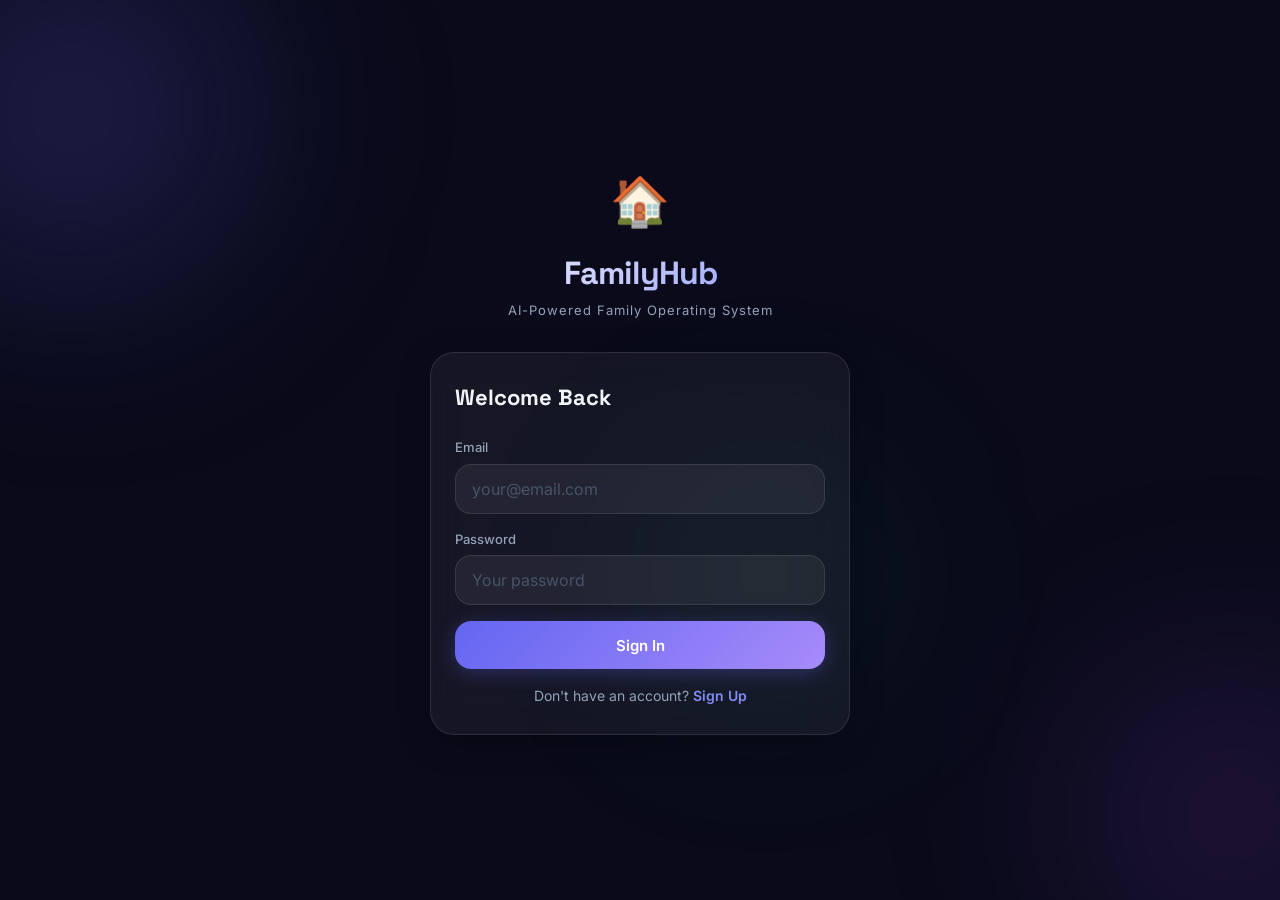
==== static/index.html @ e14e28b0 "first commit" ====
<!DOCTYPE html>
<html lang="en">
<head>
    <meta charset="UTF-8">
    <meta name="viewport" content="width=device-width, initial-scale=1.0, maximum-scale=1.0, user-scalable=no, viewport-fit=cover">
    <meta name="apple-mobile-web-app-capable" content="yes">
    <meta name="apple-mobile-web-app-status-bar-style" content="black-translucent">
    <meta name="theme-color" content="#0a0a1a">
    <title>FamilyHub</title>
    <link rel="preconnect" href="https://fonts.googleapis.com">
    <link href="https://fonts.googleapis.com/css2?family=Inter:wght@300;400;500;600;700;800&family=Space+Grotesk:wght@500;600;700&display=swap" rel="stylesheet">
    <script src="https://cdn.jsdelivr.net/npm/chart.js@4.4.4/dist/chart.umd.min.js"></script>
    <link rel="stylesheet" href="/static/style.css">
</head>
<body>

<!-- LOGIN / REGISTER -->
<div id="auth-screen" class="screen active">
    <div class="auth-bg">
        <div class="gradient-orb orb-1"></div>
        <div class="gradient-orb orb-2"></div>
        <div class="gradient-orb orb-3"></div>
    </div>
    <div class="auth-container">
        <div class="auth-logo">
            <div class="logo-icon">&#127968;</div>
            <h1>FamilyHub</h1>
            <p>AI-Powered Family Operating System</p>
        </div>
        <div id="login-form" class="auth-form glass-card">
            <h2>Welcome Back</h2>
            <div class="form-group">
                <label>Email</label>
                <input type="email" id="login-email" placeholder="your@email.com" autocomplete="email">
            </div>
            <div class="form-group">
                <label>Password</label>
                <input type="password" id="login-password" placeholder="Your password" autocomplete="current-password">
            </div>
            <button class="btn btn-primary btn-full" onclick="handleLogin()">Sign In</button>
            <p class="auth-switch">Don't have an account? <a href="#" onclick="showRegister()">Sign Up</a></p>
        </div>
        <div id="register-form" class="auth-form glass-card hidden">
            <h2>Create Account</h2>
            <div class="form-group">
                <label>Full Name</label>
                <input type="text" id="reg-name" placeholder="Your name" autocomplete="name">
            </div>
            <div class="form-group">
                <label>Email</label>
                <input type="email" id="reg-email" placeholder="your@email.com" autocomplete="email">
            </div>
            <div class="form-group">
                <label>Password</label>
                <input type="password" id="reg-password" placeholder="Min 6 characters" autocomplete="new-password">
            </div>
            <button class="btn btn-primary btn-full" onclick="handleRegister()">Create Account</button>
            <p class="auth-switch">Already have an account? <a href="#" onclick="showLogin()">Sign In</a></p>
        </div>
    </div>
</div>

<!-- MAIN APP -->
<div id="app-screen" class="screen">
    <!-- Desktop Sidebar -->
    <nav id="sidebar">
        <div class="sidebar-header">
            <div class="logo-small">&#127968;</div>
            <span class="logo-text">FamilyHub</span>
        </div>
        <div class="nav-links">
            <a class="nav-link active" data-page="dashboard" onclick="navigateTo('dashboard')">
                <span class="nav-icon">&#128202;</span><span>Dashboard</span>
            </a>
            <a class="nav-link" data-page="expenses" onclick="navigateTo('expenses')">
                <span class="nav-icon">&#128176;</span><span>Expenses</span>
            </a>
            <a class="nav-link" data-page="shopping" onclick="navigateTo('shopping')">
                <span class="nav-icon">&#128722;</span><span>Shopping</span>
            </a>
            <a class="nav-link" data-page="tasks" onclick="navigateTo('tasks')">
                <span class="nav-icon">&#9989;</span><span>Tasks</span>
            </a>
            <a class="nav-link" data-page="medicines" onclick="navigateTo('medicines')">
                <span class="nav-icon">&#128138;</span><span>Medicines</span>
            </a>
            <a class="nav-link" data-page="goals" onclick="navigateTo('goals')">
                <span class="nav-icon">&#127919;</span><span>Goals</span>
            </a>
            <a class="nav-link" data-page="family" onclick="navigateTo('family')">
                <span class="nav-icon">&#128104;</span><span>Family</span>
            </a>
        </div>
        <div class="sidebar-footer">
            <div class="user-info">
                <div class="user-avatar" id="user-avatar">U</div>
                <div class="user-details">
                    <span id="user-name">User</span>
                    <small id="user-email">email</small>
                </div>
            </div>
            <button class="btn-logout" onclick="handleLogout()">Sign Out</button>
        </div>
    </nav>

    <!-- Mobile Top Bar -->
    <div id="mobile-topbar">
        <div class="topbar-left">
            <div class="topbar-logo">&#127968;</div>
            <span class="topbar-title">FamilyHub</span>
        </div>
        <div class="topbar-right">
            <div id="notification-bell" class="notif-bell hidden" onclick="showNotificationPanel()">
                &#128276;
                <span class="notif-badge" id="notif-count">0</span>
            </div>
            <button class="topbar-user" onclick="showMobileMenu()">
                <div class="user-avatar" id="mobile-user-avatar">U</div>
            </button>
        </div>
    </div>

    <!-- Mobile Menu -->
    <div id="mobile-menu-overlay" class="hidden" onclick="closeMobileMenu()"></div>
    <div id="mobile-menu" class="hidden">
        <div class="mobile-menu-header">
            <div class="user-avatar large" id="menu-avatar">U</div>
            <div class="menu-user-name" id="menu-user-name">User</div>
            <div class="menu-user-email" id="menu-user-email">email</div>
        </div>
        <div class="mobile-menu-links">
            <button onclick="closeMobileMenu(); navigateTo('medicines')">&#128138; Medicines</button>
            <button onclick="closeMobileMenu(); navigateTo('family')">&#128104; Family</button>
            <button onclick="closeMobileMenu(); showNotificationSettings()">&#128276; Notifications</button>
            <button onclick="closeMobileMenu(); handleLogout()">&#128682; Sign Out</button>
        </div>
    </div>

    <!-- Main Content -->
    <main id="main-content">
        <div id="page-container"></div>
    </main>

    <!-- Mobile Bottom Nav -->
    <nav id="bottom-nav">
        <button class="bottom-nav-btn active" data-page="dashboard" onclick="navigateTo('dashboard')">
            <span class="bn-icon">&#128202;</span>
            <span class="bn-label">Home</span>
        </button>
        <button class="bottom-nav-btn" data-page="expenses" onclick="navigateTo('expenses')">
            <span class="bn-icon">&#128176;</span>
            <span class="bn-label">Money</span>
        </button>
        <button class="bottom-nav-btn" data-page="shopping" onclick="navigateTo('shopping')">
            <span class="bn-icon">&#128722;</span>
            <span class="bn-label">Shop</span>
        </button>
        <button class="bottom-nav-btn" data-page="tasks" onclick="navigateTo('tasks')">
            <span class="bn-icon">&#9989;</span>
            <span class="bn-label">Tasks</span>
        </button>
        <button class="bottom-nav-btn" data-page="goals" onclick="navigateTo('goals')">
            <span class="bn-icon">&#127919;</span>
            <span class="bn-label">Goals</span>
        </button>
    </nav>
</div>

<!-- CAMERA MODAL -->
<div id="camera-overlay" class="modal-overlay hidden">
    <div class="camera-modal">
        <div class="camera-header">
            <h3>Take a Photo</h3>
            <button class="btn-close" onclick="closeCamera()">&#10005;</button>
        </div>
        <div class="camera-body">
            <video id="camera-video" autoplay playsinline></video>
            <canvas id="camera-canvas" class="hidden"></canvas>
            <img id="camera-preview" class="hidden camera-preview-img">
        </div>
        <div class="camera-controls">
            <button id="btn-capture" class="btn btn-camera" onclick="capturePhoto()">&#128248; Capture</button>
            <button id="btn-retake" class="btn btn-secondary hidden" onclick="retakePhoto()">&#128260; Retake</button>
            <button id="btn-upload-cam" class="btn btn-primary hidden" onclick="uploadCapturedPhoto()">&#11014; Upload</button>
        </div>
    </div>
</div>

<!-- IMAGE VIEWER -->
<div id="image-viewer-overlay" class="modal-overlay hidden" onclick="closeImageViewer()">
    <div class="image-viewer" onclick="event.stopPropagation()">
        <button class="btn-close viewer-close" onclick="closeImageViewer()">&#10005;</button>
        <img id="viewer-image" src="" alt="Photo">
        <div id="viewer-caption" class="viewer-caption"></div>
    </div>
</div>

<!-- REMINDER ALERT OVERLAY -->
<div id="reminder-alert-overlay" class="modal-overlay hidden">
    <div class="reminder-alert glass-card">
        <div class="reminder-alert-icon">&#128276;</div>
        <h2 id="reminder-alert-title">Reminder!</h2>
        <p id="reminder-alert-message">Time for grocery shopping!</p>
        <div id="reminder-alert-items" class="reminder-items-count"></div>
        <div id="reminder-speaking" class="speaking-indicator hidden">
            <div class="speaking-wave">
                <span></span><span></span><span></span><span></span><span></span>
            </div>
            <p>Speaking...</p>
        </div>
        <button class="btn btn-primary btn-full" onclick="dismissReminderAlert()">Dismiss</button>
    </div>
</div>

<!-- Toast -->
<div id="toast-container"></div>

<!-- Modal -->
<div id="modal-overlay" class="modal-overlay hidden">
    <div class="modal glass-card" id="modal-content"></div>
</div>

<script src="/static/api.js"></script>
<script src="/static/notifications.js"></script>
<script src="/static/app.js"></script>
<script src="/static/login.js"></script>
<script src="/static/dashboard.js"></script>
<script src="/static/expenses.js"></script>
<script src="/static/shopping.js"></script>
<script src="/static/tasks.js"></script>
<script src="/static/medicines.js"></script>
<script src="/static/goals.js"></script>
<script src="/static/family.js"></script>

</body>
</html>
---- static/style.css ----
:root {
    --bg-dark: #0a0a1a;
    --bg-surface: #12122a;
    --glass-bg: rgba(255,255,255,0.05);
    --glass-border: rgba(255,255,255,0.1);
    --glass-shadow: 0 8px 32px rgba(0,0,0,0.3);
    --primary: #6366f1;
    --primary-light: #818cf8;
    --primary-glow: rgba(99,102,241,0.3);
    --emerald: #10b981;
    --amber: #f59e0b;
    --rose: #f43f5e;
    --sky: #0ea5e9;
    --purple: #a78bfa;
    --text-primary: #f1f5f9;
    --text-secondary: #94a3b8;
    --text-muted: #475569;
    --sidebar-width: 260px;
    --bottom-nav-height: 70px;
    --topbar-height: 60px;
    --radius: 16px;
    --radius-sm: 12px;
    --radius-lg: 24px;
    --safe-bottom: env(safe-area-inset-bottom, 0px);
    --safe-top: env(safe-area-inset-top, 0px);
}

/* ========== RESET ========== */

*, *::before, *::after {
    margin: 0;
    padding: 0;
    box-sizing: border-box;
}

html {
    scroll-behavior: smooth;
    -webkit-tap-highlight-color: transparent;
}

body {
    font-family: 'Inter', -apple-system, BlinkMacSystemFont, sans-serif;
    background: var(--bg-dark);
    color: var(--text-primary);
    min-height: 100vh;
    overflow-x: hidden;
    -webkit-text-size-adjust: 100%;
    line-height: 1.5;
}

::-webkit-scrollbar {
    width: 4px;
}

::-webkit-scrollbar-track {
    background: transparent;
}

::-webkit-scrollbar-thumb {
    background: rgba(255,255,255,0.1);
    border-radius: 2px;
}

.screen {
    display: none;
}

.screen.active {
    display: flex;
}

/* ========== AUTH SCREEN ========== */

#auth-screen {
    min-height: 100vh;
    justify-content: center;
    align-items: center;
    position: relative;
    overflow: hidden;
    padding: 20px;
}

.auth-bg {
    position: fixed;
    inset: 0;
    z-index: 0;
}

.gradient-orb {
    position: absolute;
    border-radius: 50%;
    filter: blur(100px);
    animation: float 15s ease-in-out infinite;
}

.orb-1 {
    width: 400px;
    height: 400px;
    background: radial-gradient(circle, rgba(99,102,241,0.3), transparent);
    top: -10%;
    left: -10%;
}

.orb-2 {
    width: 350px;
    height: 350px;
    background: radial-gradient(circle, rgba(168,85,247,0.2), transparent);
    bottom: -10%;
    right: -10%;
    animation-delay: -5s;
}

.orb-3 {
    width: 250px;
    height: 250px;
    background: radial-gradient(circle, rgba(16,185,129,0.15), transparent);
    top: 50%;
    left: 50%;
    animation-delay: -10s;
}

@keyframes float {
    0%, 100% { transform: translate(0, 0) scale(1); }
    33% { transform: translate(30px, -30px) scale(1.05); }
    66% { transform: translate(-20px, 20px) scale(0.95); }
}

.auth-container {
    position: relative;
    z-index: 1;
    width: 100%;
    max-width: 420px;
}

.auth-logo {
    text-align: center;
    margin-bottom: 32px;
    animation: fadeInUp 0.6s ease;
}

.logo-icon {
    font-size: 48px;
    margin-bottom: 12px;
    animation: bounce 2s ease-in-out infinite;
}

@keyframes bounce {
    0%, 100% { transform: translateY(0); }
    50% { transform: translateY(-8px); }
}

.auth-logo h1 {
    font-family: 'Space Grotesk', sans-serif;
    font-size: 32px;
    font-weight: 700;
    letter-spacing: -1px;
    background: linear-gradient(135deg, #fff, var(--primary-light));
    -webkit-background-clip: text;
    -webkit-text-fill-color: transparent;
    background-clip: text;
}

.auth-logo p {
    color: var(--text-secondary);
    font-size: 13px;
    margin-top: 4px;
    letter-spacing: 1px;
}

.glass-card {
    background: var(--glass-bg);
    backdrop-filter: blur(20px);
    -webkit-backdrop-filter: blur(20px);
    border: 1px solid var(--glass-border);
    border-radius: var(--radius-lg);
    box-shadow: var(--glass-shadow);
}

.auth-form {
    padding: 28px 24px;
    animation: fadeInUp 0.6s ease 0.2s both;
}

.auth-form h2 {
    font-family: 'Space Grotesk', sans-serif;
    font-size: 22px;
    margin-bottom: 24px;
}

/* ========== FORM GROUPS ========== */

.form-group {
    margin-bottom: 16px;
}

.form-group label {
    display: block;
    font-size: 13px;
    font-weight: 500;
    color: var(--text-secondary);
    margin-bottom: 6px;
}

.form-group input,
.form-group select,
.form-group textarea {
    width: 100%;
    padding: 14px 16px;
    background: rgba(255,255,255,0.06);
    border: 1px solid var(--glass-border);
    border-radius: var(--radius);
    color: var(--text-primary);
    font-size: 16px;
    font-family: 'Inter', sans-serif;
    outline: none;
    transition: all 0.3s ease;
    -webkit-appearance: none;
    appearance: none;
}

.form-group input:focus,
.form-group select:focus {
    border-color: var(--primary);
    box-shadow: 0 0 0 3px var(--primary-glow);
    background: rgba(255,255,255,0.08);
}

.form-group input::placeholder {
    color: var(--text-muted);
}

.auth-switch {
    text-align: center;
    margin-top: 16px;
    color: var(--text-secondary);
    font-size: 14px;
}

.auth-switch a {
    color: var(--primary-light);
    text-decoration: none;
    font-weight: 600;
}

/* ========== BUTTONS ========== */

.btn {
    display: inline-flex;
    align-items: center;
    justify-content: center;
    gap: 8px;
    padding: 14px 28px;
    border: none;
    border-radius: var(--radius);
    font-family: 'Inter', sans-serif;
    font-size: 15px;
    font-weight: 600;
    cursor: pointer;
    transition: all 0.3s ease;
    -webkit-tap-highlight-color: transparent;
    touch-action: manipulation;
    min-height: 48px;
    white-space: nowrap;
}

.btn-primary {
    background: linear-gradient(135deg, var(--primary), var(--purple));
    color: white;
    box-shadow: 0 4px 20px var(--primary-glow);
}

.btn-primary:hover,
.btn-primary:active {
    transform: translateY(-2px);
    box-shadow: 0 8px 30px var(--primary-glow);
}

.btn-primary:active {
    transform: translateY(0);
}

.btn-full {
    width: 100%;
}

.btn-secondary {
    background: rgba(255,255,255,0.08);
    color: var(--text-primary);
    border: 1px solid var(--glass-border);
}

.btn-secondary:hover,
.btn-secondary:active {
    background: rgba(255,255,255,0.15);
}

.btn-sm {
    padding: 10px 18px;
    font-size: 13px;
    border-radius: var(--radius-sm);
    min-height: 40px;
}

.btn-amber {
    background: linear-gradient(135deg, var(--amber), #d97706);
    color: white;
    box-shadow: 0 4px 16px rgba(245,158,11,0.3);
}

.btn-amber:active {
    opacity: 0.85;
    transform: translateY(1px);
}

.btn-camera {
    background: linear-gradient(135deg, var(--rose), #e11d48);
    color: white;
    font-size: 18px;
    padding: 16px 40px;
    border-radius: 50px;
    box-shadow: 0 4px 20px rgba(244,63,94,0.4);
}

.btn-camera:active {
    transform: scale(1.05);
    box-shadow: 0 8px 30px rgba(244,63,94,0.5);
}

.btn-close {
    background: none;
    border: none;
    color: var(--text-secondary);
    font-size: 24px;
    cursor: pointer;
    padding: 8px;
    border-radius: 8px;
    transition: all 0.2s;
    line-height: 1;
    min-width: 44px;
    min-height: 44px;
    display: flex;
    align-items: center;
    justify-content: center;
}

.btn-close:hover,
.btn-close:active {
    color: var(--text-primary);
    background: rgba(255,255,255,0.1);
}

.btn-take-photo {
    background: linear-gradient(135deg, var(--sky), #0284c7);
    color: white;
    box-shadow: 0 4px 16px rgba(14,165,233,0.3);
}

.btn-take-photo:active {
    opacity: 0.85;
}

.btn-gallery {
    background: linear-gradient(135deg, var(--purple), #7c3aed);
    color: white;
    box-shadow: 0 4px 16px rgba(167,139,250,0.3);
}

.btn-gallery:active {
    opacity: 0.85;
}

.btn-delete {
    background: none;
    border: none;
    color: var(--text-muted);
    cursor: pointer;
    padding: 8px;
    border-radius: 8px;
    font-size: 16px;
    transition: all 0.2s;
    flex-shrink: 0;
    min-width: 40px;
    min-height: 40px;
    display: flex;
    align-items: center;
    justify-content: center;
    -webkit-tap-highlight-color: transparent;
}

.btn-delete:active {
    color: var(--rose);
    background: rgba(244,63,94,0.1);
}

.btn-logout {
    width: 100%;
    padding: 10px;
    background: rgba(244,63,94,0.1);
    color: var(--rose);
    border: 1px solid rgba(244,63,94,0.2);
    border-radius: var(--radius-sm);
    font-size: 13px;
    font-weight: 500;
    cursor: pointer;
    min-height: 44px;
    font-family: 'Inter', sans-serif;
    transition: all 0.2s;
}

.btn-logout:hover,
.btn-logout:active {
    background: rgba(244,63,94,0.2);
}

/* ========== LAYOUT ========== */

#app-screen {
    min-height: 100vh;
    flex-direction: column;
    position: relative;
}

/* ========== DESKTOP SIDEBAR ========== */

#sidebar {
    width: var(--sidebar-width);
    height: 100vh;
    position: fixed;
    left: 0;
    top: 0;
    background: var(--bg-surface);
    border-right: 1px solid var(--glass-border);
    display: flex;
    flex-direction: column;
    z-index: 100;
}

.sidebar-header {
    padding: 24px 20px;
    display: flex;
    align-items: center;
    gap: 12px;
    border-bottom: 1px solid var(--glass-border);
}

.logo-small {
    font-size: 28px;
}

.logo-text {
    font-family: 'Space Grotesk', sans-serif;
    font-size: 20px;
    font-weight: 700;
    background: linear-gradient(135deg, #fff, var(--primary-light));
    -webkit-background-clip: text;
    -webkit-text-fill-color: transparent;
    background-clip: text;
}

.nav-links {
    flex: 1;
    padding: 16px 12px;
    display: flex;
    flex-direction: column;
    gap: 4px;
}

.nav-link {
    display: flex;
    align-items: center;
    gap: 12px;
    padding: 12px 16px;
    border-radius: var(--radius);
    color: var(--text-secondary);
    text-decoration: none;
    font-size: 14px;
    font-weight: 500;
    cursor: pointer;
    transition: all 0.2s ease;
}

.nav-link:hover {
    background: rgba(255,255,255,0.06);
    color: var(--text-primary);
}

.nav-link.active {
    background: linear-gradient(135deg, rgba(99,102,241,0.15), rgba(167,139,250,0.08));
    color: var(--primary-light);
    font-weight: 600;
}

.nav-icon {
    font-size: 20px;
}

.sidebar-footer {
    padding: 16px 20px;
    border-top: 1px solid var(--glass-border);
}

.user-info {
    display: flex;
    align-items: center;
    gap: 12px;
    margin-bottom: 12px;
}

.user-avatar {
    width: 40px;
    height: 40px;
    border-radius: 12px;
    background: linear-gradient(135deg, var(--primary), var(--purple));
    display: flex;
    align-items: center;
    justify-content: center;
    font-weight: 700;
    font-size: 16px;
    color: white;
    flex-shrink: 0;
}

.user-avatar.large {
    width: 56px;
    height: 56px;
    font-size: 22px;
    border-radius: 16px;
}

.user-details {
    display: flex;
    flex-direction: column;
}

.user-details span {
    font-size: 14px;
    font-weight: 600;
}

.user-details small {
    font-size: 12px;
    color: var(--text-muted);
}

/* ========== MOBILE TOPBAR ========== */

#mobile-topbar {
    display: none;
    position: fixed;
    top: 0;
    left: 0;
    right: 0;
    height: var(--topbar-height);
    padding-top: var(--safe-top);
    background: rgba(10,10,26,0.92);
    backdrop-filter: blur(20px);
    -webkit-backdrop-filter: blur(20px);
    border-bottom: 1px solid var(--glass-border);
    z-index: 90;
    align-items: center;
    justify-content: space-between;
    padding-left: 16px;
    padding-right: 16px;
}

.topbar-left {
    display: flex;
    align-items: center;
    gap: 10px;
}

.topbar-right {
    display: flex;
    align-items: center;
    gap: 12px;
}

.topbar-logo {
    font-size: 24px;
}

.topbar-title {
    font-family: 'Space Grotesk', sans-serif;
    font-size: 18px;
    font-weight: 700;
    background: linear-gradient(135deg, #fff, var(--primary-light));
    -webkit-background-clip: text;
    -webkit-text-fill-color: transparent;
    background-clip: text;
}

.topbar-user {
    background: none;
    border: none;
    cursor: pointer;
    padding: 4px;
}

/* ========== NOTIFICATION BELL ========== */

.notif-bell {
    position: relative;
    font-size: 22px;
    cursor: pointer;
    padding: 6px;
    animation: bellShake 0.5s ease;
}

@keyframes bellShake {
    0%, 100% { transform: rotate(0); }
    25% { transform: rotate(15deg); }
    75% { transform: rotate(-15deg); }
}

.notif-badge {
    position: absolute;
    top: 0;
    right: 0;
    background: var(--rose);
    color: white;
    font-size: 10px;
    font-weight: 700;
    width: 18px;
    height: 18px;
    border-radius: 50%;
    display: flex;
    align-items: center;
    justify-content: center;
    line-height: 1;
}

/* ========== MOBILE MENU DRAWER ========== */

#mobile-menu-overlay {
    position: fixed;
    inset: 0;
    background: rgba(0,0,0,0.5);
    z-index: 150;
}

#mobile-menu {
    position: fixed;
    top: 0;
    right: 0;
    width: 280px;
    height: 100vh;
    background: var(--bg-surface);
    border-left: 1px solid var(--glass-border);
    z-index: 160;
    padding: 24px;
    animation: slideInFromRight 0.3s ease;
}

.mobile-menu-header {
    text-align: center;
    padding-bottom: 24px;
    border-bottom: 1px solid var(--glass-border);
    margin-bottom: 16px;
}

.mobile-menu-header .user-avatar {
    margin: 0 auto 12px;
}

.menu-user-name {
    font-size: 16px;
    font-weight: 600;
    margin-bottom: 4px;
}

.menu-user-email {
    font-size: 13px;
    color: var(--text-muted);
}

.mobile-menu-links {
    display: flex;
    flex-direction: column;
    gap: 4px;
}

.mobile-menu-links button {
    display: flex;
    align-items: center;
    gap: 12px;
    padding: 14px 16px;
    background: none;
    border: none;
    color: var(--text-secondary);
    font-size: 15px;
    font-weight: 500;
    cursor: pointer;
    border-radius: var(--radius);
    min-height: 48px;
    text-align: left;
    font-family: 'Inter', sans-serif;
    transition: background 0.2s;
}

.mobile-menu-links button:active {
    background: rgba(255,255,255,0.06);
}

@keyframes slideInFromRight {
    from { transform: translateX(100%); }
    to { transform: translateX(0); }
}

/* ========== MAIN CONTENT ========== */

#main-content {
    margin-left: var(--sidebar-width);
    min-height: 100vh;
    padding: 32px;
}

/* ========== MOBILE BOTTOM NAV ========== */

#bottom-nav {
    display: none;
    position: fixed;
    bottom: 0;
    left: 0;
    right: 0;
    height: var(--bottom-nav-height);
    padding-bottom: var(--safe-bottom);
    background: rgba(10,10,26,0.95);
    backdrop-filter: blur(20px);
    -webkit-backdrop-filter: blur(20px);
    border-top: 1px solid var(--glass-border);
    z-index: 90;
    justify-content: space-around;
    align-items: center;
}

.bottom-nav-btn {
    display: flex;
    flex-direction: column;
    align-items: center;
    gap: 2px;
    background: none;
    border: none;
    color: var(--text-muted);
    cursor: pointer;
    padding: 8px 4px;
    border-radius: 12px;
    transition: all 0.2s;
    -webkit-tap-highlight-color: transparent;
    min-width: 56px;
}

.bottom-nav-btn:active {
    transform: scale(0.9);
}

.bottom-nav-btn.active {
    color: var(--primary-light);
}

.bn-icon {
    font-size: 22px;
    line-height: 1;
}

.bn-label {
    font-size: 10px;
    font-weight: 600;
    letter-spacing: 0.3px;
}

.bottom-nav-btn.active .bn-label {
    color: var(--primary-light);
}

/* ========== PAGE ELEMENTS ========== */

.page-header {
    display: flex;
    justify-content: space-between;
    align-items: center;
    margin-bottom: 24px;
    flex-wrap: wrap;
    gap: 12px;
}

.page-title {
    font-family: 'Space Grotesk', sans-serif;
    font-size: 24px;
    font-weight: 700;
    letter-spacing: -0.5px;
}

.page-subtitle {
    color: var(--text-secondary);
    font-size: 13px;
    margin-top: 4px;
}

/* ========== STAT CARDS ========== */

.stats-grid {
    display: grid;
    grid-template-columns: repeat(auto-fit, minmax(200px, 1fr));
    gap: 16px;
    margin-bottom: 24px;
}

.stat-card {
    background: var(--glass-bg);
    backdrop-filter: blur(20px);
    border: 1px solid var(--glass-border);
    border-radius: var(--radius-lg);
    padding: 20px;
    transition: all 0.3s ease;
    animation: fadeInUp 0.5s ease both;
}

.stat-card:active {
    transform: scale(0.98);
}

.stat-card:nth-child(1) { animation-delay: 0s; }
.stat-card:nth-child(2) { animation-delay: 0.08s; }
.stat-card:nth-child(3) { animation-delay: 0.16s; }
.stat-card:nth-child(4) { animation-delay: 0.24s; }

.stat-icon {
    width: 44px;
    height: 44px;
    border-radius: 12px;
    display: flex;
    align-items: center;
    justify-content: center;
    font-size: 22px;
    margin-bottom: 12px;
}

.stat-label {
    font-size: 12px;
    color: var(--text-secondary);
    margin-bottom: 4px;
}

.stat-value {
    font-family: 'Space Grotesk', sans-serif;
    font-size: 24px;
    font-weight: 700;
    letter-spacing: -0.5px;
}

/* ========== CONTENT GRIDS ========== */

.content-grid {
    display: grid;
    grid-template-columns: 1fr 1fr;
    gap: 20px;
}

.content-grid .full-width {
    grid-column: 1 / -1;
}

.chart-card,
.list-card {
    background: var(--glass-bg);
    backdrop-filter: blur(20px);
    border: 1px solid var(--glass-border);
    border-radius: var(--radius-lg);
    padding: 20px;
    animation: fadeInUp 0.5s ease 0.2s both;
}

.chart-card h3,
.list-card h3 {
    font-size: 15px;
    font-weight: 600;
    margin-bottom: 16px;
    display: flex;
    align-items: center;
    gap: 8px;
}

/* ========== LIST ITEMS ========== */

.list-item {
    display: flex;
    align-items: center;
    gap: 12px;
    padding: 12px 0;
    border-bottom: 1px solid rgba(255,255,255,0.04);
    animation: fadeInUp 0.3s ease both;
}

.list-item:last-child {
    border-bottom: none;
}

.item-icon {
    width: 40px;
    height: 40px;
    border-radius: 10px;
    display: flex;
    align-items: center;
    justify-content: center;
    font-size: 18px;
    flex-shrink: 0;
}

.item-info {
    flex: 1;
    min-width: 0;
}

.item-title {
    font-size: 14px;
    font-weight: 600;
    margin-bottom: 2px;
    word-break: break-word;
}

.item-meta {
    font-size: 11px;
    color: var(--text-muted);
}

.item-value {
    font-family: 'Space Grotesk', sans-serif;
    font-size: 15px;
    font-weight: 600;
    flex-shrink: 0;
}

/* ========== CHECKBOXES ========== */

.item-check {
    width: 28px;
    height: 28px;
    border: 2px solid var(--glass-border);
    border-radius: 8px;
    cursor: pointer;
    display: flex;
    align-items: center;
    justify-content: center;
    transition: all 0.2s;
    flex-shrink: 0;
    background: transparent;
    color: transparent;
    font-size: 14px;
    -webkit-tap-highlight-color: transparent;
}

.item-check:active {
    transform: scale(0.85);
}

.item-check.checked {
    background: var(--emerald);
    border-color: var(--emerald);
    color: white;
}

/* ========== ADD FORM ========== */

.add-form {
    display: flex;
    gap: 10px;
    margin-bottom: 20px;
}

.add-form input {
    flex: 1;
    padding: 14px 16px;
    background: rgba(255,255,255,0.06);
    border: 1px solid var(--glass-border);
    border-radius: var(--radius-sm);
    color: var(--text-primary);
    font-size: 15px;
    font-family: 'Inter', sans-serif;
    outline: none;
    transition: border-color 0.3s;
    min-height: 48px;
}

.add-form input:focus {
    border-color: var(--primary);
}

.add-form input::placeholder {
    color: var(--text-muted);
}

/* ========== BADGES ========== */

.badge {
    display: inline-flex;
    align-items: center;
    padding: 4px 10px;
    border-radius: 20px;
    font-size: 11px;
    font-weight: 600;
    letter-spacing: 0.3px;
}

.badge-high {
    background: rgba(244,63,94,0.15);
    color: var(--rose);
}

.badge-medium {
    background: rgba(245,158,11,0.15);
    color: var(--amber);
}

.badge-low {
    background: rgba(16,185,129,0.15);
    color: var(--emerald);
}

.badge-pending {
    background: rgba(99,102,241,0.15);
    color: var(--primary-light);
}

/* ========== PROGRESS BARS ========== */

.progress-bar {
    width: 100%;
    height: 8px;
    background: rgba(255,255,255,0.06);
    border-radius: 4px;
    overflow: hidden;
    margin: 8px 0;
}

.progress-fill {
    height: 100%;
    border-radius: 4px;
    transition: width 1s ease;
    background: linear-gradient(90deg, var(--primary), var(--purple));
}

.progress-fill.emerald {
    background: linear-gradient(90deg, var(--emerald), #34d399);
}

/* ========== GOAL CARDS ========== */

.goal-card {
    background: var(--glass-bg);
    border: 1px solid var(--glass-border);
    border-radius: var(--radius);
    padding: 16px;
    margin-bottom: 12px;
    transition: all 0.3s ease;
    animation: fadeInUp 0.4s ease both;
}

.goal-card:active {
    background: rgba(255,255,255,0.07);
}

.goal-header {
    display: flex;
    justify-content: space-between;
    align-items: center;
    margin-bottom: 10px;
}

.goal-title {
    display: flex;
    align-items: center;
    gap: 8px;
    font-weight: 600;
    font-size: 14px;
}

.goal-amounts {
    display: flex;
    justify-content: space-between;
    font-size: 12px;
    color: var(--text-secondary);
    margin-top: 6px;
}

/* ========== CAMERA MODAL ========== */

.camera-modal {
    background: var(--bg-surface);
    border: 1px solid var(--glass-border);
    border-radius: var(--radius-lg);
    width: 95%;
    max-width: 520px;
    overflow: hidden;
    animation: scaleIn 0.3s ease;
    max-height: 90vh;
}

.camera-header {
    display: flex;
    justify-content: space-between;
    align-items: center;
    padding: 14px 16px;
    border-bottom: 1px solid var(--glass-border);
}

.camera-header h3 {
    font-family: 'Space Grotesk', sans-serif;
    font-size: 16px;
}

.camera-body {
    position: relative;
    background: #000;
    width: 100%;
    aspect-ratio: 4 / 3;
    overflow: hidden;
    display: flex;
    align-items: center;
    justify-content: center;
}

.camera-body video {
    width: 100%;
    height: 100%;
    object-fit: cover;
}

.camera-preview-img {
    width: 100%;
    height: 100%;
    object-fit: contain;
}

.camera-controls {
    display: flex;
    justify-content: center;
    gap: 12px;
    padding: 16px;
}

.camera-placeholder {
    color: var(--text-muted);
    text-align: center;
    padding: 40px;
}

.camera-placeholder p {
    margin-top: 12px;
    font-size: 14px;
}

/* ========== PHOTO ACTIONS ========== */

.photo-actions {
    display: flex;
    gap: 10px;
    margin-bottom: 20px;
}

.photo-actions .btn {
    flex: 1;
    min-height: 52px;
    font-size: 14px;
}

/* ========== PHOTO GRID ========== */

.photo-grid {
    display: grid;
    grid-template-columns: repeat(auto-fill, minmax(140px, 1fr));
    gap: 12px;
    margin-top: 12px;
}

.photo-card {
    position: relative;
    border-radius: var(--radius);
    overflow: hidden;
    aspect-ratio: 1;
    cursor: pointer;
    transition: all 0.3s ease;
    animation: fadeInUp 0.4s ease both;
    border: 1px solid var(--glass-border);
}

.photo-card:active {
    transform: scale(0.96);
}

.photo-card img {
    width: 100%;
    height: 100%;
    object-fit: cover;
}

.photo-card .photo-overlay {
    position: absolute;
    bottom: 0;
    left: 0;
    right: 0;
    background: linear-gradient(transparent, rgba(0,0,0,0.8));
    padding: 10px;
    opacity: 1;
    transition: opacity 0.3s;
}

.photo-overlay .photo-caption {
    font-size: 11px;
    font-weight: 500;
    color: white;
    white-space: nowrap;
    overflow: hidden;
    text-overflow: ellipsis;
}

.photo-overlay .photo-by {
    font-size: 9px;
    color: rgba(255,255,255,0.6);
}

.photo-card .btn-delete-photo {
    position: absolute;
    top: 6px;
    right: 6px;
    width: 28px;
    height: 28px;
    border-radius: 50%;
    background: rgba(0,0,0,0.6);
    border: none;
    color: white;
    cursor: pointer;
    display: flex;
    align-items: center;
    justify-content: center;
    font-size: 12px;
    -webkit-tap-highlight-color: transparent;
    transition: background 0.2s;
}

.btn-delete-photo:active {
    background: var(--rose);
}

/* ========== IMAGE VIEWER ========== */

.image-viewer {
    position: relative;
    max-width: 95vw;
    max-height: 90vh;
    animation: scaleIn 0.3s ease;
}

.image-viewer img {
    max-width: 95vw;
    max-height: 80vh;
    object-fit: contain;
    border-radius: var(--radius);
}

.viewer-close {
    position: absolute;
    top: -40px;
    right: 0;
    color: white;
    font-size: 28px;
}

.viewer-caption {
    text-align: center;
    color: white;
    padding: 10px;
    font-size: 13px;
    background: rgba(0,0,0,0.5);
    border-radius: 0 0 var(--radius) var(--radius);
    margin-top: -4px;
}

.hidden-file-input {
    display: none;
}

/* ========== REMINDER ALERT ========== */

.reminder-alert {
    max-width: 400px;
    width: 90%;
    padding: 32px 24px;
    text-align: center;
    animation: scaleIn 0.3s ease;
}

.reminder-alert-icon {
    font-size: 64px;
    margin-bottom: 16px;
    animation: pulse 1s ease-in-out infinite;
}

@keyframes pulse {
    0%, 100% { transform: scale(1); }
    50% { transform: scale(1.1); }
}

.reminder-alert h2 {
    font-family: 'Space Grotesk', sans-serif;
    font-size: 24px;
    margin-bottom: 8px;
}

.reminder-alert p {
    color: var(--text-secondary);
    font-size: 15px;
    margin-bottom: 16px;
}

.reminder-items-count {
    background: rgba(245,158,11,0.15);
    color: var(--amber);
    padding: 12px 16px;
    border-radius: var(--radius-sm);
    font-size: 14px;
    font-weight: 600;
    margin-bottom: 20px;
}

/* ========== SPEAKING INDICATOR ========== */

.speaking-indicator {
    margin-bottom: 20px;
}

.speaking-indicator p {
    color: var(--emerald);
    font-size: 13px;
    font-weight: 600;
    margin-top: 8px;
}

.speaking-wave {
    display: flex;
    justify-content: center;
    gap: 4px;
    align-items: flex-end;
    height: 30px;
}

.speaking-wave span {
    width: 4px;
    background: var(--emerald);
    border-radius: 2px;
    animation: speakWave 0.6s ease-in-out infinite;
}

.speaking-wave span:nth-child(1) { height: 10px; animation-delay: 0s; }
.speaking-wave span:nth-child(2) { height: 20px; animation-delay: 0.1s; }
.speaking-wave span:nth-child(3) { height: 25px; animation-delay: 0.2s; }
.speaking-wave span:nth-child(4) { height: 20px; animation-delay: 0.3s; }
.speaking-wave span:nth-child(5) { height: 10px; animation-delay: 0.4s; }

@keyframes speakWave {
    0%, 100% { transform: scaleY(0.4); }
    50% { transform: scaleY(1); }
}

/* ========== REMINDER SECTION ========== */

.reminder-section {
    margin-bottom: 24px;
    padding: 16px;
    background: var(--glass-bg);
    border: 1px solid var(--glass-border);
    border-radius: var(--radius-lg);
}

.reminder-card {
    display: flex;
    align-items: center;
    gap: 12px;
    padding: 14px;
    background: rgba(245,158,11,0.08);
    border: 1px solid rgba(245,158,11,0.2);
    border-radius: var(--radius);
    margin-bottom: 8px;
    animation: fadeInUp 0.3s ease both;
}

.reminder-card:last-child {
    margin-bottom: 0;
}

.reminder-card .reminder-time {
    font-size: 12px;
    color: var(--amber);
    font-weight: 600;
    white-space: nowrap;
}

.reminder-card .reminder-text {
    font-size: 14px;
    font-weight: 500;
    flex: 1;
    min-width: 0;
    overflow: hidden;
    text-overflow: ellipsis;
    white-space: nowrap;
}

.reminder-card .reminder-speak-icon {
    font-size: 16px;
    flex-shrink: 0;
}

/* ========== NOTIFICATION PERMISSION BANNER ========== */

.notif-banner {
    background: linear-gradient(135deg, rgba(99,102,241,0.15), rgba(167,139,250,0.08));
    border: 1px solid rgba(99,102,241,0.3);
    border-radius: var(--radius);
    padding: 16px;
    margin-bottom: 20px;
    display: flex;
    align-items: center;
    gap: 12px;
    animation: fadeInUp 0.4s ease;
}

.notif-banner-icon {
    font-size: 28px;
    flex-shrink: 0;
}

.notif-banner-text {
    flex: 1;
    min-width: 0;
}

.notif-banner-text h4 {
    font-size: 14px;
    margin-bottom: 2px;
}

.notif-banner-text p {
    font-size: 12px;
    color: var(--text-secondary);
    margin: 0;
}

/* ========== MODAL ========== */

.modal-overlay {
    position: fixed;
    inset: 0;
    background: rgba(0,0,0,0.6);
    backdrop-filter: blur(8px);
    -webkit-backdrop-filter: blur(8px);
    display: flex;
    align-items: center;
    justify-content: center;
    z-index: 1000;
    animation: fadeIn 0.2s ease;
    padding: 16px;
}

.modal {
    width: 100%;
    max-width: 480px;
    padding: 24px;
    animation: scaleIn 0.3s ease;
    max-height: 85vh;
    overflow-y: auto;
    border-radius: var(--radius-lg);
}

.modal h3 {
    font-family: 'Space Grotesk', sans-serif;
    font-size: 18px;
    margin-bottom: 20px;
}

.modal-actions {
    display: flex;
    gap: 10px;
    justify-content: flex-end;
    margin-top: 20px;
    flex-wrap: wrap;
}

.modal-actions .btn {
    flex: 1;
    min-height: 48px;
}

/* ========== TOAST ========== */

#toast-container {
    position: fixed;
    top: 16px;
    left: 16px;
    right: 16px;
    z-index: 2000;
    display: flex;
    flex-direction: column;
    gap: 8px;
    pointer-events: none;
}

.toast {
    padding: 14px 18px;
    border-radius: var(--radius);
    font-size: 14px;
    font-weight: 500;
    color: white;
    animation: slideDown 0.3s ease, fadeOut 0.3s ease 2.7s forwards;
    max-width: 100%;
    box-shadow: 0 8px 24px rgba(0,0,0,0.4);
    pointer-events: auto;
    line-height: 1.4;
}

.toast-success {
    background: linear-gradient(135deg, var(--emerald), #059669);
}

.toast-error {
    background: linear-gradient(135deg, var(--rose), #dc2626);
}

.toast-info {
    background: linear-gradient(135deg, var(--sky), #0284c7);
}

.toast-warning {
    background: linear-gradient(135deg, var(--amber), #d97706);
}

/* ========== EMPTY STATE ========== */

.empty-state {
    text-align: center;
    padding: 40px 16px;
    color: var(--text-muted);
}

.empty-state .empty-icon {
    font-size: 40px;
    margin-bottom: 12px;
    opacity: 0.6;
}

.empty-state p {
    font-size: 14px;
    margin-bottom: 16px;
}

/* ========== SPINNER ========== */

.spinner {
    width: 28px;
    height: 28px;
    border: 3px solid var(--glass-border);
    border-top-color: var(--primary);
    border-radius: 50%;
    animation: spin 0.8s linear infinite;
    margin: 40px auto;
}

/* ========== KEYFRAMES ========== */

@keyframes spin {
    to { transform: rotate(360deg); }
}

@keyframes fadeIn {
    from { opacity: 0; }
    to { opacity: 1; }
}

@keyframes fadeInUp {
    from { opacity: 0; transform: translateY(16px); }
    to { opacity: 1; transform: translateY(0); }
}

@keyframes scaleIn {
    from { opacity: 0; transform: scale(0.9); }
    to { opacity: 1; transform: scale(1); }
}

@keyframes slideDown {
    from { opacity: 0; transform: translateY(-30px); }
    to { opacity: 1; transform: translateY(0); }
}

@keyframes fadeOut {
    from { opacity: 1; }
    to { opacity: 0; }
}

/* ========== HIDDEN UTILITY ========== */

.hidden {
    display: none !important;
}

/* ================================================= */
/*             MOBILE RESPONSIVE                     */
/* ================================================= */

@media (max-width: 768px) {
    :root {
        --sidebar-width: 0px;
    }

    /* Hide desktop sidebar */
    #sidebar {
        display: none !important;
    }

    /* Show mobile elements */
    #mobile-topbar {
        display: flex;
    }

    #bottom-nav {
        display: flex;
    }

    /* Main content area */
    #main-content {
        margin-left: 0;
        padding: 16px;
        padding-top: calc(var(--topbar-height) + var(--safe-top) + 12px);
        padding-bottom: calc(var(--bottom-nav-height) + var(--safe-bottom) + 12px);
        min-height: 100vh;
    }

    /* Page header stacks */
    .page-header {
        flex-direction: column;
        align-items: flex-start;
        gap: 8px;
        margin-bottom: 20px;
    }

    .page-header .btn {
        width: 100%;
    }

    /* Stats grid 2 columns */
    .stats-grid {
        grid-template-columns: 1fr 1fr;
        gap: 10px;
        margin-bottom: 20px;
    }

    .stat-card {
        padding: 16px;
        border-radius: var(--radius);
    }

    .stat-icon {
        width: 36px;
        height: 36px;
        border-radius: 10px;
        font-size: 18px;
        margin-bottom: 8px;
    }

    .stat-label {
        font-size: 11px;
    }

    .stat-value {
        font-size: 20px;
    }

    /* Single column content */
    .content-grid {
        grid-template-columns: 1fr;
        gap: 16px;
    }

    .chart-card,
    .list-card {
        padding: 16px;
        border-radius: var(--radius);
    }

    .page-title {
        font-size: 22px;
    }

    /* Bigger touch targets */
    .list-item {
        padding: 14px 0;
        gap: 10px;
    }

    .item-icon {
        width: 42px;
        height: 42px;
        border-radius: 12px;
        font-size: 18px;
    }

    .item-check {
        width: 30px;
        height: 30px;
        border-radius: 10px;
        font-size: 15px;
    }

    .btn-delete {
        min-width: 44px;
        min-height: 44px;
    }

    /* Forms stack */
    .add-form {
        flex-direction: column;
        gap: 8px;
    }

    .add-form input {
        min-height: 50px;
        font-size: 16px;
    }

    .add-form .btn {
        width: 100%;
        min-height: 50px;
    }

    /* Photo actions stack */
    .photo-actions {
        flex-direction: column;
        gap: 8px;
    }

    .photo-actions .btn {
        width: 100%;
    }

    /* Photo grid tighter */
    .photo-grid {
        grid-template-columns: repeat(auto-fill, minmax(110px, 1fr));
        gap: 8px;
    }

    /* Goal cards */
    .goal-card {
        padding: 14px;
    }

    .goal-card .btn-sm {
        width: 100%;
        margin-top: 8px;
    }

    /* Reminder section */
    .reminder-section {
        padding: 12px;
    }

    .reminder-card {
        flex-wrap: wrap;
        gap: 8px;
    }

    .reminder-card .reminder-text {
        white-space: normal;
    }

    /* Modal full width */
    .modal {
        padding: 20px;
        border-radius: var(--radius);
        max-height: 90vh;
    }

    .modal-actions {
        flex-direction: column;
    }

    .modal-actions .btn {
        width: 100%;
    }

    /* Camera modal fullscreen */
    .camera-modal {
        width: 100%;
        max-width: 100%;
        border-radius: 0;
        max-height: 100vh;
    }

    .camera-body {
        aspect-ratio: auto;
        min-height: 300px;
    }

    .camera-controls {
        flex-direction: column;
        gap: 10px;
        padding: 16px;
    }

    .camera-controls .btn {
        width: 100%;
    }

    /* Toast positioning */
    #toast-container {
        left: 12px;
        right: 12px;
        top: calc(var(--topbar-height) + var(--safe-top) + 8px);
    }

    /* Auth screen */
    #auth-screen {
        padding: 16px;
    }

    .auth-logo h1 {
        font-size: 28px;
    }

    .auth-form {
        padding: 24px 20px;
    }

    /* Chart smaller */
    #expense-chart {
        max-height: 220px !important;
    }

    /* Reminder alert */
    .reminder-alert {
        padding: 24px 20px;
    }

    .reminder-alert-icon {
        font-size: 48px;
    }

    .reminder-alert h2 {
        font-size: 20px;
    }

    /* Notification banner */
    .notif-banner {
        flex-direction: column;
        text-align: center;
        gap: 10px;
    }

    .notif-banner-icon {
        font-size: 32px;
    }
}

/* ========== VERY SMALL SCREENS ========== */

@media (max-width: 380px) {
    .stats-grid {
        grid-template-columns: 1fr;
    }

    .photo-grid {
        grid-template-columns: repeat(auto-fill, minmax(90px, 1fr));
    }

    .stat-value {
        font-size: 18px;
    }

    .page-title {
        font-size: 20px;
    }

    .auth-logo h1 {
        font-size: 24px;
    }

    .reminder-card {
        padding: 10px;
    }
}
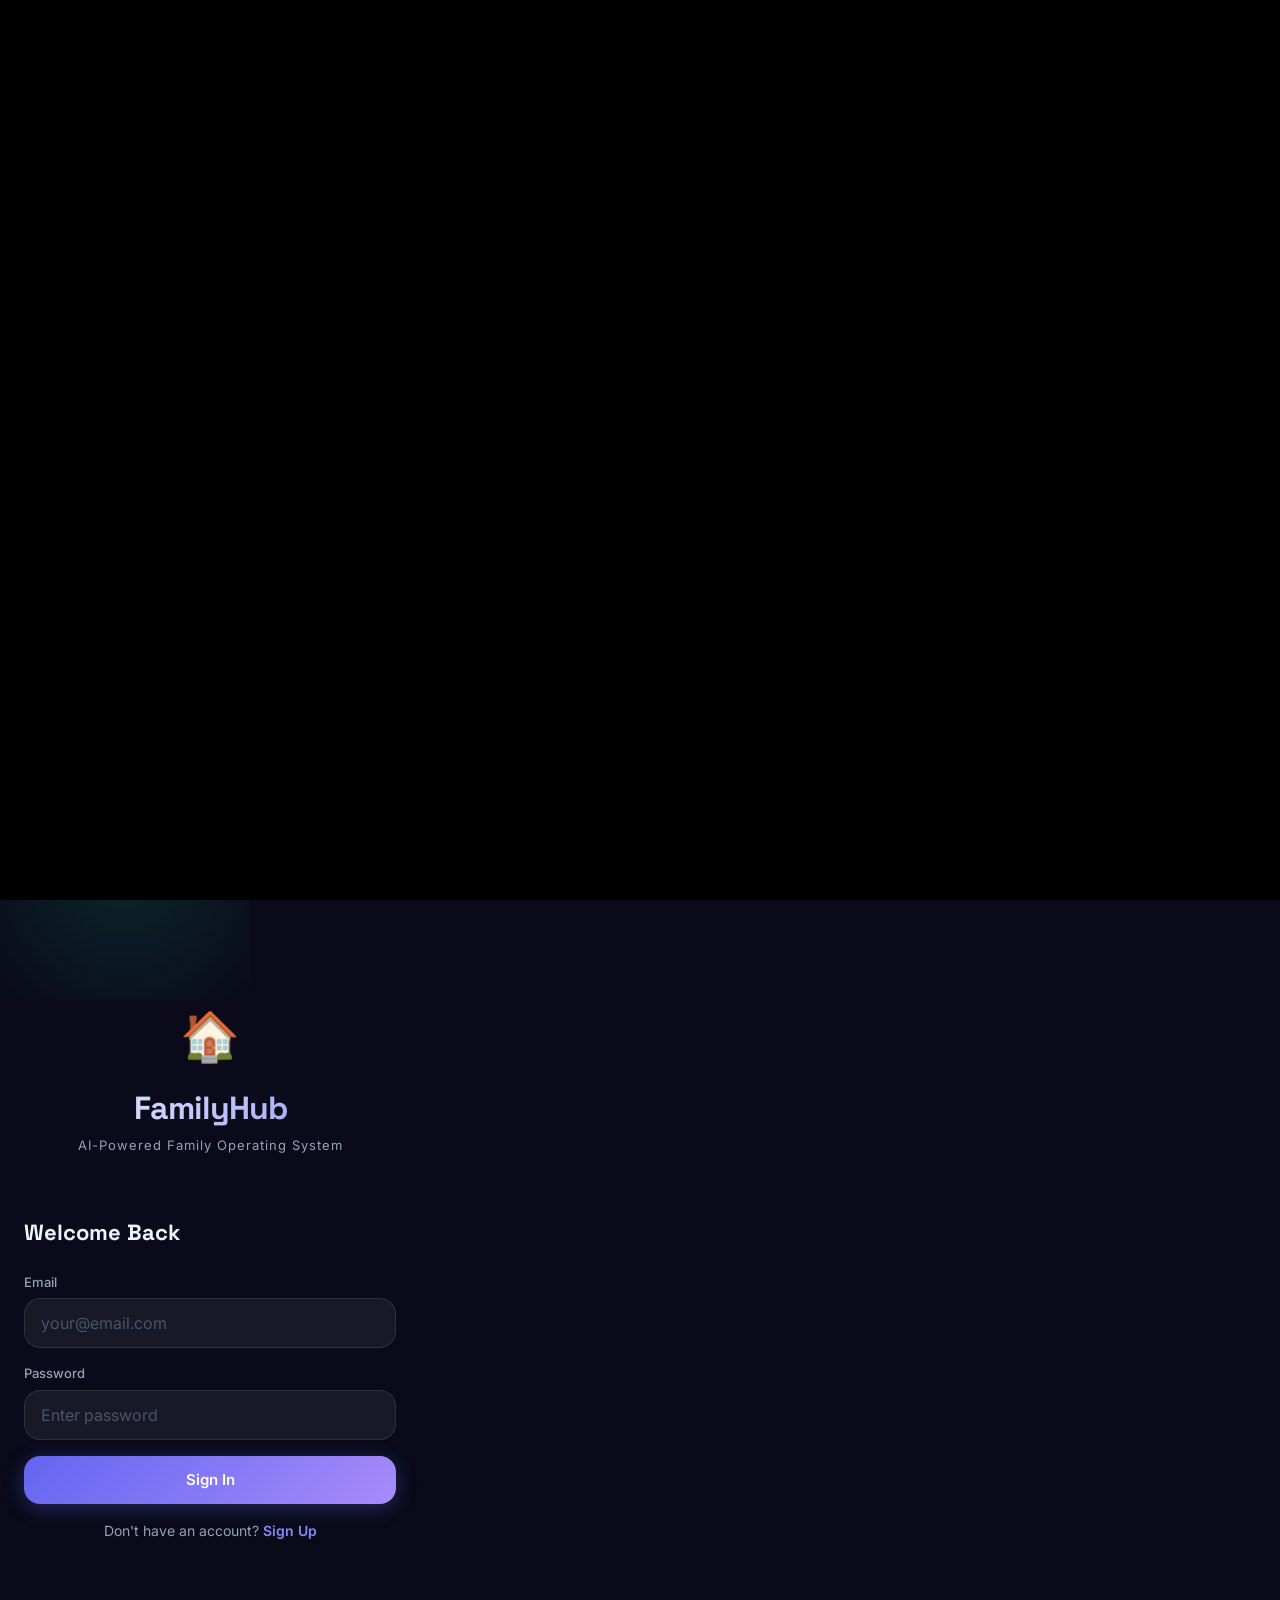
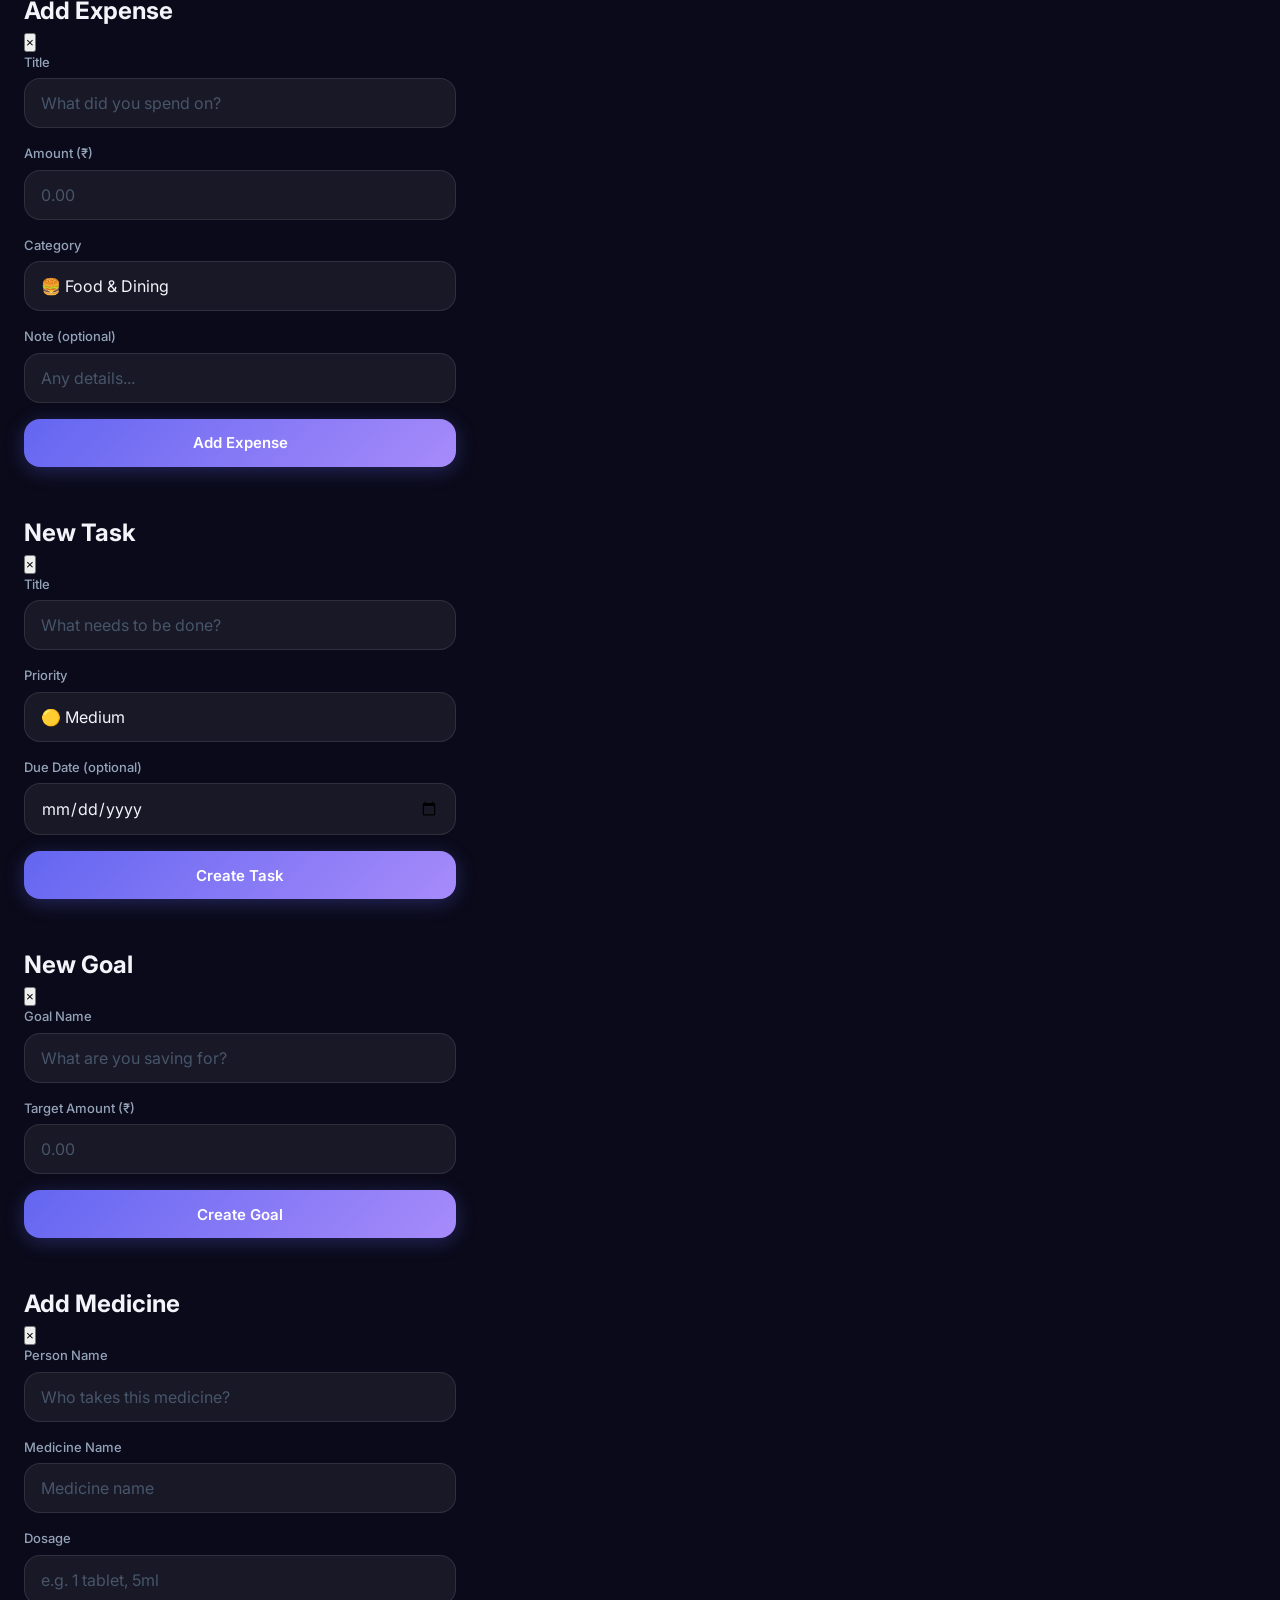
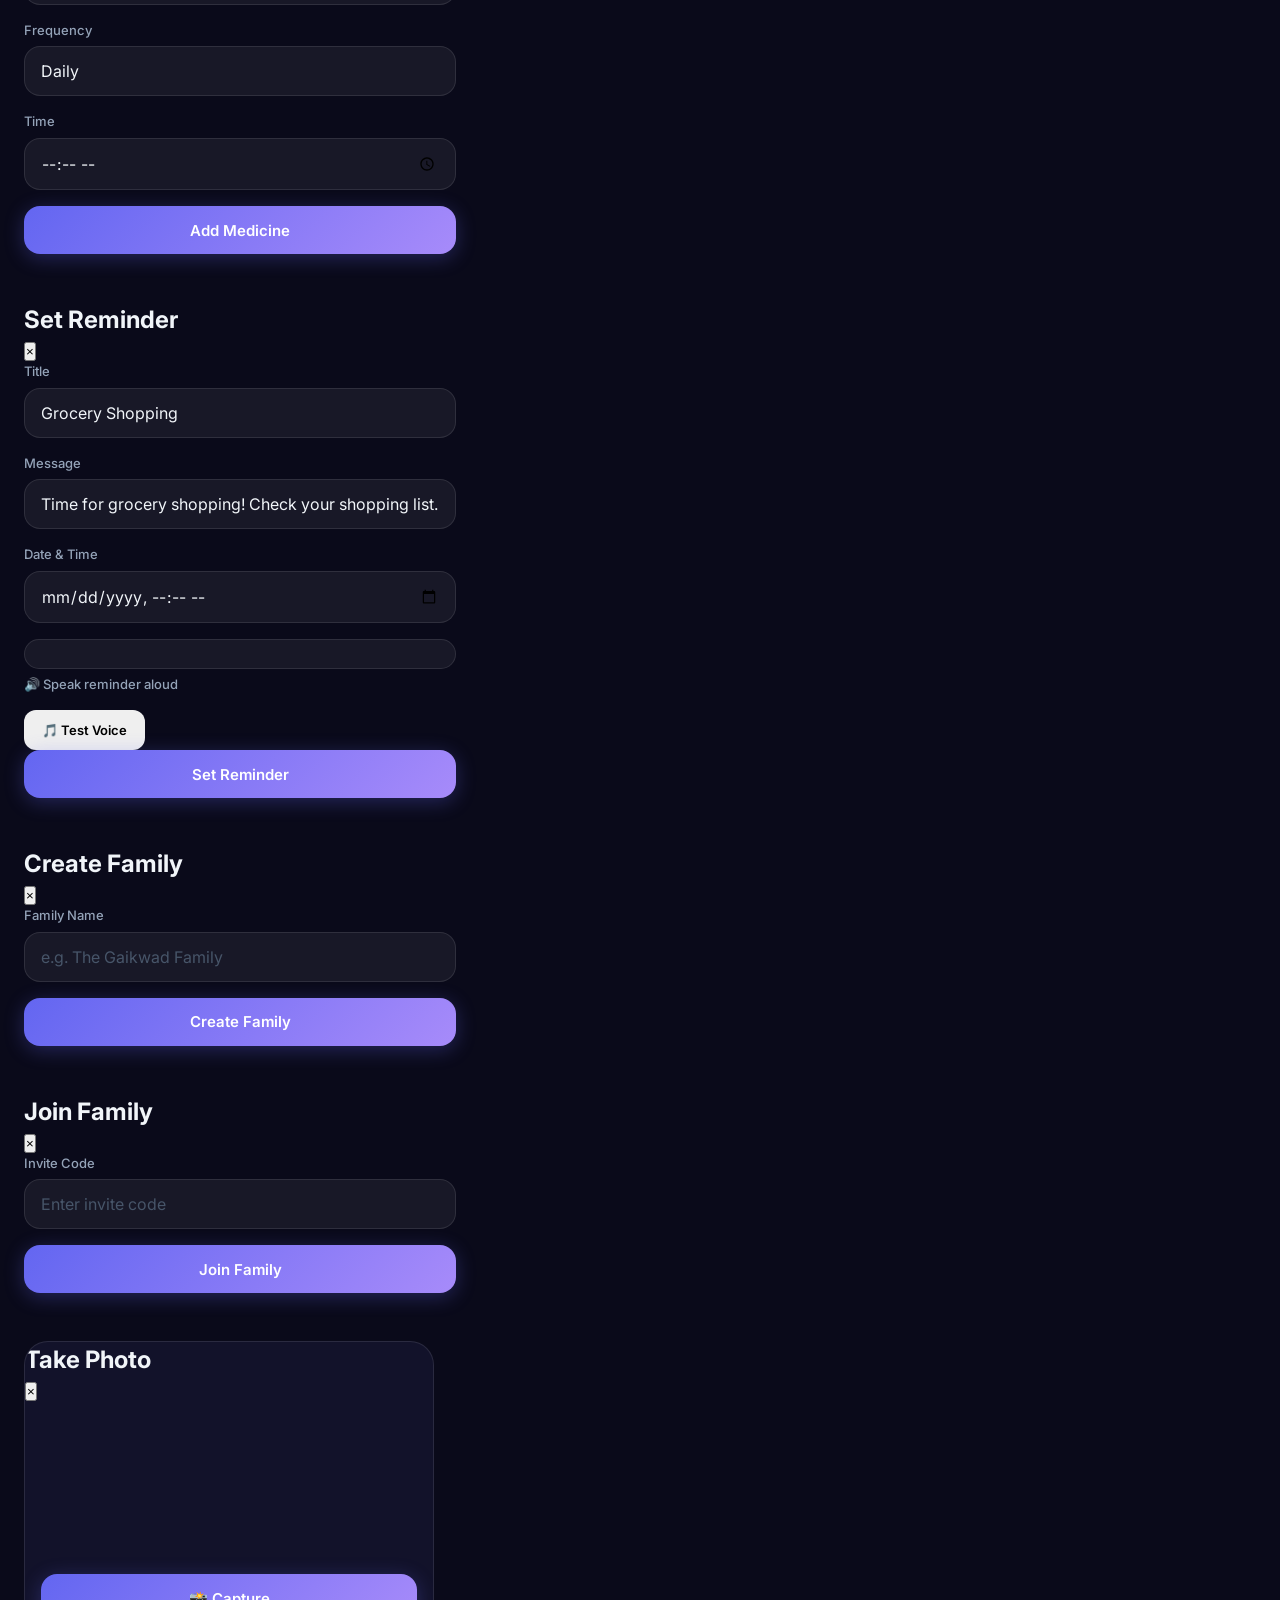
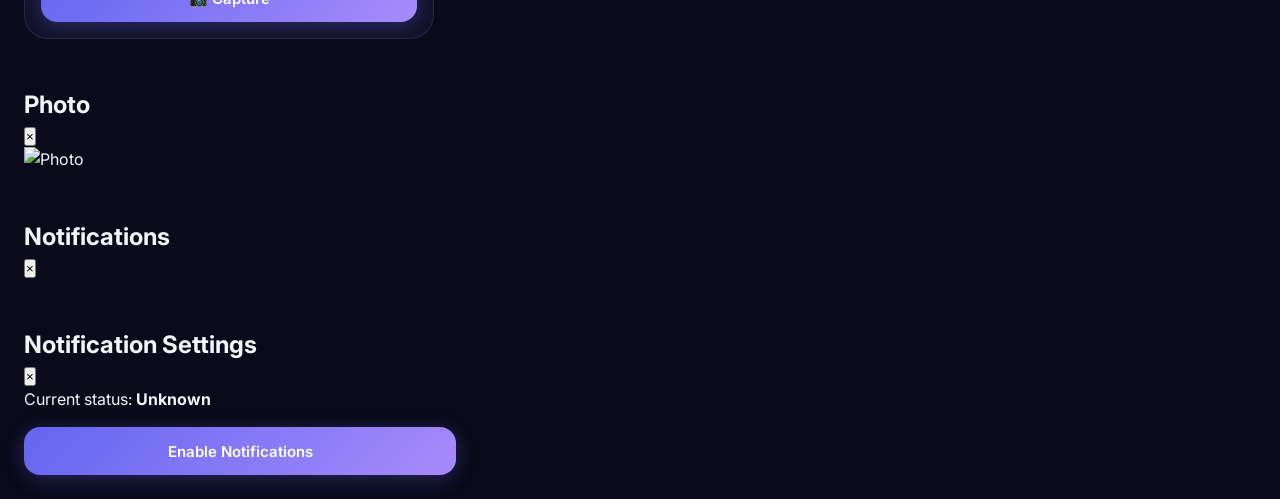
==== commit 870f2e00: "fix manifest and service worker for PWA" ====
--- a/static/index.html
+++ b/static/index.html
@@ -2,235 +2,610 @@
 <html lang="en">
 <head>
     <meta charset="UTF-8">
-    <meta name="viewport" content="width=device-width, initial-scale=1.0, maximum-scale=1.0, user-scalable=no, viewport-fit=cover">
+    <meta name="viewport" content="width=device-width, initial-scale=1.0, maximum-scale=1.0, user-scalable=no">
+    <meta name="theme-color" content="#0a0a1a">
+    <meta name="description" content="AI-Powered Family Operating System for managing expenses, shopping, tasks, medicines and savings goals">
     <meta name="apple-mobile-web-app-capable" content="yes">
     <meta name="apple-mobile-web-app-status-bar-style" content="black-translucent">
-    <meta name="theme-color" content="#0a0a1a">
-    <title>FamilyHub</title>
+    <meta name="apple-mobile-web-app-title" content="FamilyHub">
+    <title>FamilyHub - Family Manager</title>
+    <link rel="manifest" href="/manifest.json">
+    <link rel="icon" type="image/png" sizes="192x192" href="/icon-192.png">
+    <link rel="apple-touch-icon" href="/icon-192.png">
     <link rel="preconnect" href="https://fonts.googleapis.com">
-    <link href="https://fonts.googleapis.com/css2?family=Inter:wght@300;400;500;600;700;800&family=Space+Grotesk:wght@500;600;700&display=swap" rel="stylesheet">
-    <script src="https://cdn.jsdelivr.net/npm/chart.js@4.4.4/dist/chart.umd.min.js"></script>
+    <link rel="preconnect" href="https://fonts.gstatic.com" crossorigin>
+    <link href="https://fonts.googleapis.com/css2?family=Space+Grotesk:wght@400;500;600;700&family=Inter:wght@300;400;500;600&display=swap" rel="stylesheet">
     <link rel="stylesheet" href="/static/style.css">
 </head>
 <body>
 
-<!-- LOGIN / REGISTER -->
-<div id="auth-screen" class="screen active">
-    <div class="auth-bg">
-        <div class="gradient-orb orb-1"></div>
-        <div class="gradient-orb orb-2"></div>
-        <div class="gradient-orb orb-3"></div>
-    </div>
-    <div class="auth-container">
-        <div class="auth-logo">
-            <div class="logo-icon">&#127968;</div>
-            <h1>FamilyHub</h1>
-            <p>AI-Powered Family Operating System</p>
-        </div>
-        <div id="login-form" class="auth-form glass-card">
-            <h2>Welcome Back</h2>
-            <div class="form-group">
-                <label>Email</label>
-                <input type="email" id="login-email" placeholder="your@email.com" autocomplete="email">
-            </div>
-            <div class="form-group">
-                <label>Password</label>
-                <input type="password" id="login-password" placeholder="Your password" autocomplete="current-password">
-            </div>
-            <button class="btn btn-primary btn-full" onclick="handleLogin()">Sign In</button>
-            <p class="auth-switch">Don't have an account? <a href="#" onclick="showRegister()">Sign Up</a></p>
-        </div>
-        <div id="register-form" class="auth-form glass-card hidden">
-            <h2>Create Account</h2>
-            <div class="form-group">
-                <label>Full Name</label>
-                <input type="text" id="reg-name" placeholder="Your name" autocomplete="name">
-            </div>
-            <div class="form-group">
-                <label>Email</label>
-                <input type="email" id="reg-email" placeholder="your@email.com" autocomplete="email">
-            </div>
-            <div class="form-group">
-                <label>Password</label>
-                <input type="password" id="reg-password" placeholder="Min 6 characters" autocomplete="new-password">
-            </div>
-            <button class="btn btn-primary btn-full" onclick="handleRegister()">Create Account</button>
-            <p class="auth-switch">Already have an account? <a href="#" onclick="showLogin()">Sign In</a></p>
-        </div>
-    </div>
-</div>
-
-<!-- MAIN APP -->
-<div id="app-screen" class="screen">
-    <!-- Desktop Sidebar -->
-    <nav id="sidebar">
-        <div class="sidebar-header">
-            <div class="logo-small">&#127968;</div>
-            <span class="logo-text">FamilyHub</span>
-        </div>
-        <div class="nav-links">
-            <a class="nav-link active" data-page="dashboard" onclick="navigateTo('dashboard')">
-                <span class="nav-icon">&#128202;</span><span>Dashboard</span>
-            </a>
-            <a class="nav-link" data-page="expenses" onclick="navigateTo('expenses')">
-                <span class="nav-icon">&#128176;</span><span>Expenses</span>
-            </a>
-            <a class="nav-link" data-page="shopping" onclick="navigateTo('shopping')">
-                <span class="nav-icon">&#128722;</span><span>Shopping</span>
-            </a>
-            <a class="nav-link" data-page="tasks" onclick="navigateTo('tasks')">
-                <span class="nav-icon">&#9989;</span><span>Tasks</span>
-            </a>
-            <a class="nav-link" data-page="medicines" onclick="navigateTo('medicines')">
-                <span class="nav-icon">&#128138;</span><span>Medicines</span>
-            </a>
-            <a class="nav-link" data-page="goals" onclick="navigateTo('goals')">
-                <span class="nav-icon">&#127919;</span><span>Goals</span>
-            </a>
-            <a class="nav-link" data-page="family" onclick="navigateTo('family')">
-                <span class="nav-icon">&#128104;</span><span>Family</span>
-            </a>
-        </div>
-        <div class="sidebar-footer">
-            <div class="user-info">
-                <div class="user-avatar" id="user-avatar">U</div>
-                <div class="user-details">
-                    <span id="user-name">User</span>
-                    <small id="user-email">email</small>
-                </div>
-            </div>
-            <button class="btn-logout" onclick="handleLogout()">Sign Out</button>
-        </div>
-    </nav>
-
-    <!-- Mobile Top Bar -->
-    <div id="mobile-topbar">
-        <div class="topbar-left">
-            <div class="topbar-logo">&#127968;</div>
-            <span class="topbar-title">FamilyHub</span>
-        </div>
-        <div class="topbar-right">
-            <div id="notification-bell" class="notif-bell hidden" onclick="showNotificationPanel()">
-                &#128276;
-                <span class="notif-badge" id="notif-count">0</span>
-            </div>
-            <button class="topbar-user" onclick="showMobileMenu()">
-                <div class="user-avatar" id="mobile-user-avatar">U</div>
-            </button>
-        </div>
-    </div>
-
-    <!-- Mobile Menu -->
-    <div id="mobile-menu-overlay" class="hidden" onclick="closeMobileMenu()"></div>
-    <div id="mobile-menu" class="hidden">
-        <div class="mobile-menu-header">
-            <div class="user-avatar large" id="menu-avatar">U</div>
-            <div class="menu-user-name" id="menu-user-name">User</div>
-            <div class="menu-user-email" id="menu-user-email">email</div>
-        </div>
-        <div class="mobile-menu-links">
-            <button onclick="closeMobileMenu(); navigateTo('medicines')">&#128138; Medicines</button>
-            <button onclick="closeMobileMenu(); navigateTo('family')">&#128104; Family</button>
-            <button onclick="closeMobileMenu(); showNotificationSettings()">&#128276; Notifications</button>
-            <button onclick="closeMobileMenu(); handleLogout()">&#128682; Sign Out</button>
-        </div>
-    </div>
-
-    <!-- Main Content -->
-    <main id="main-content">
-        <div id="page-container"></div>
-    </main>
-
-    <!-- Mobile Bottom Nav -->
-    <nav id="bottom-nav">
-        <button class="bottom-nav-btn active" data-page="dashboard" onclick="navigateTo('dashboard')">
-            <span class="bn-icon">&#128202;</span>
-            <span class="bn-label">Home</span>
-        </button>
-        <button class="bottom-nav-btn" data-page="expenses" onclick="navigateTo('expenses')">
-            <span class="bn-icon">&#128176;</span>
-            <span class="bn-label">Money</span>
-        </button>
-        <button class="bottom-nav-btn" data-page="shopping" onclick="navigateTo('shopping')">
-            <span class="bn-icon">&#128722;</span>
-            <span class="bn-label">Shop</span>
-        </button>
-        <button class="bottom-nav-btn" data-page="tasks" onclick="navigateTo('tasks')">
-            <span class="bn-icon">&#9989;</span>
-            <span class="bn-label">Tasks</span>
-        </button>
-        <button class="bottom-nav-btn" data-page="goals" onclick="navigateTo('goals')">
-            <span class="bn-icon">&#127919;</span>
-            <span class="bn-label">Goals</span>
-        </button>
-    </nav>
-</div>
-
-<!-- CAMERA MODAL -->
-<div id="camera-overlay" class="modal-overlay hidden">
-    <div class="camera-modal">
-        <div class="camera-header">
-            <h3>Take a Photo</h3>
-            <button class="btn-close" onclick="closeCamera()">&#10005;</button>
-        </div>
-        <div class="camera-body">
-            <video id="camera-video" autoplay playsinline></video>
-            <canvas id="camera-canvas" class="hidden"></canvas>
-            <img id="camera-preview" class="hidden camera-preview-img">
-        </div>
-        <div class="camera-controls">
-            <button id="btn-capture" class="btn btn-camera" onclick="capturePhoto()">&#128248; Capture</button>
-            <button id="btn-retake" class="btn btn-secondary hidden" onclick="retakePhoto()">&#128260; Retake</button>
-            <button id="btn-upload-cam" class="btn btn-primary hidden" onclick="uploadCapturedPhoto()">&#11014; Upload</button>
-        </div>
-    </div>
-</div>
-
-<!-- IMAGE VIEWER -->
-<div id="image-viewer-overlay" class="modal-overlay hidden" onclick="closeImageViewer()">
-    <div class="image-viewer" onclick="event.stopPropagation()">
-        <button class="btn-close viewer-close" onclick="closeImageViewer()">&#10005;</button>
-        <img id="viewer-image" src="" alt="Photo">
-        <div id="viewer-caption" class="viewer-caption"></div>
-    </div>
-</div>
-
-<!-- REMINDER ALERT OVERLAY -->
-<div id="reminder-alert-overlay" class="modal-overlay hidden">
-    <div class="reminder-alert glass-card">
-        <div class="reminder-alert-icon">&#128276;</div>
-        <h2 id="reminder-alert-title">Reminder!</h2>
-        <p id="reminder-alert-message">Time for grocery shopping!</p>
-        <div id="reminder-alert-items" class="reminder-items-count"></div>
-        <div id="reminder-speaking" class="speaking-indicator hidden">
-            <div class="speaking-wave">
-                <span></span><span></span><span></span><span></span><span></span>
-            </div>
-            <p>Speaking...</p>
-        </div>
-        <button class="btn btn-primary btn-full" onclick="dismissReminderAlert()">Dismiss</button>
-    </div>
-</div>
-
-<!-- Toast -->
-<div id="toast-container"></div>
-
-<!-- Modal -->
-<div id="modal-overlay" class="modal-overlay hidden">
-    <div class="modal glass-card" id="modal-content"></div>
-</div>
-
-<script src="/static/api.js"></script>
-<script src="/static/notifications.js"></script>
-<script src="/static/app.js"></script>
-<script src="/static/login.js"></script>
-<script src="/static/dashboard.js"></script>
-<script src="/static/expenses.js"></script>
-<script src="/static/shopping.js"></script>
-<script src="/static/tasks.js"></script>
-<script src="/static/medicines.js"></script>
-<script src="/static/goals.js"></script>
-<script src="/static/family.js"></script>
+    <!-- ==================== AUTH SCREEN ==================== -->
+    <div id="authScreen" class="screen active">
+        <div class="auth-container">
+            <div class="auth-bg-orbs">
+                <div class="orb orb-1"></div>
+                <div class="orb orb-2"></div>
+                <div class="orb orb-3"></div>
+            </div>
+            <div class="auth-card">
+                <div class="auth-logo">
+                    <div class="logo-icon bounce-in">🏠</div>
+                    <h1>FamilyHub</h1>
+                    <p>AI-Powered Family Operating System</p>
+                </div>
+
+                <!-- Login Form -->
+                <div id="loginForm" class="auth-form">
+                    <h2>Welcome Back</h2>
+                    <div class="form-group">
+                        <label>Email</label>
+                        <input type="email" id="loginEmail" placeholder="your@email.com" inputmode="email">
+                    </div>
+                    <div class="form-group">
+                        <label>Password</label>
+                        <input type="password" id="loginPassword" placeholder="Enter password">
+                    </div>
+                    <button id="loginBtn" class="btn btn-primary btn-full" onclick="handleLogin()">
+                        Sign In
+                    </button>
+                    <p class="auth-switch">
+                        Don't have an account?
+                        <a href="#" onclick="showRegister()">Sign Up</a>
+                    </p>
+                </div>
+
+                <!-- Register Form -->
+                <div id="registerForm" class="auth-form" style="display:none;">
+                    <h2>Create Account</h2>
+                    <div class="form-group">
+                        <label>Full Name</label>
+                        <input type="text" id="regName" placeholder="Your full name">
+                    </div>
+                    <div class="form-group">
+                        <label>Email</label>
+                        <input type="email" id="regEmail" placeholder="your@email.com" inputmode="email">
+                    </div>
+                    <div class="form-group">
+                        <label>Password</label>
+                        <input type="password" id="regPassword" placeholder="Create password">
+                    </div>
+                    <button id="registerBtn" class="btn btn-primary btn-full" onclick="handleRegister()">
+                        Create Account
+                    </button>
+                    <p class="auth-switch">
+                        Already have an account?
+                        <a href="#" onclick="showLogin()">Sign In</a>
+                    </p>
+                </div>
+            </div>
+        </div>
+    </div>
+
+    <!-- ==================== MAIN APP ==================== -->
+    <div id="appScreen" class="screen" style="display:none;">
+
+        <!-- Mobile Top Bar -->
+        <div class="mobile-topbar">
+            <div class="topbar-left">
+                <span class="topbar-logo">🏠</span>
+                <span class="topbar-title">FamilyHub</span>
+            </div>
+            <div class="topbar-right">
+                <div class="notification-bell" onclick="openNotifications()">
+                    🔔
+                    <span id="notifBadge" class="notif-badge" style="display:none;">0</span>
+                </div>
+                <div class="user-avatar" onclick="toggleUserMenu()">
+                    <span id="avatarLetter">A</span>
+                </div>
+            </div>
+        </div>
+
+        <!-- User Menu Drawer -->
+        <div id="userMenu" class="user-menu-drawer">
+            <div class="menu-overlay" onclick="toggleUserMenu()"></div>
+            <div class="menu-content">
+                <div class="menu-header">
+                    <div class="menu-avatar"><span id="menuAvatarLetter">A</span></div>
+                    <h3 id="menuUserName">User Name</h3>
+                    <p id="menuUserEmail">user@email.com</p>
+                </div>
+                <div class="menu-items">
+                    <div class="menu-item" onclick="showPage('medicines'); toggleUserMenu();">
+                        💊 Medicines
+                    </div>
+                    <div class="menu-item" onclick="showPage('family'); toggleUserMenu();">
+                        👨‍👩‍👧‍👦 Family
+                    </div>
+                    <div class="menu-item" onclick="openNotifSettings(); toggleUserMenu();">
+                        🔔 Notifications
+                    </div>
+                    <div class="menu-item menu-item-logout" onclick="logout()">
+                        🚪 Sign Out
+                    </div>
+                </div>
+            </div>
+        </div>
+
+        <!-- ==================== PAGES ==================== -->
+        <div class="page-container">
+
+            <!-- HOME / DASHBOARD PAGE -->
+            <div id="page-dashboard" class="page active">
+                <div class="page-header">
+                    <h1>Dashboard</h1>
+                    <select id="familySelect" onchange="onFamilyChange()"></select>
+                </div>
+                <div class="stats-grid">
+                    <div class="stat-card stat-expense">
+                        <div class="stat-icon">💰</div>
+                        <div class="stat-info">
+                            <span id="statExpenses" class="stat-value">₹0</span>
+                            <span class="stat-label">This Month</span>
+                        </div>
+                    </div>
+                    <div class="stat-card stat-shopping">
+                        <div class="stat-icon">🛒</div>
+                        <div class="stat-info">
+                            <span id="statShopping" class="stat-value">0</span>
+                            <span class="stat-label">To Buy</span>
+                        </div>
+                    </div>
+                    <div class="stat-card stat-tasks">
+                        <div class="stat-icon">✅</div>
+                        <div class="stat-info">
+                            <span id="statTasks" class="stat-value">0</span>
+                            <span class="stat-label">Pending Tasks</span>
+                        </div>
+                    </div>
+                    <div class="stat-card stat-meds">
+                        <div class="stat-icon">💊</div>
+                        <div class="stat-info">
+                            <span id="statMeds" class="stat-value">0</span>
+                            <span class="stat-label">Active Medicines</span>
+                        </div>
+                    </div>
+                </div>
+                <div class="dashboard-section">
+                    <h2>Spending by Category</h2>
+                    <div class="chart-container">
+                        <canvas id="categoryChart"></canvas>
+                    </div>
+                </div>
+                <div class="dashboard-section">
+                    <h2>Recent Expenses</h2>
+                    <div id="recentExpenses" class="recent-list"></div>
+                </div>
+                <div class="dashboard-section">
+                    <h2>Family Goals</h2>
+                    <div id="dashboardGoals" class="goals-mini-list"></div>
+                </div>
+            </div>
+
+            <!-- EXPENSES PAGE -->
+            <div id="page-expenses" class="page">
+                <div class="page-header">
+                    <h1>Expenses</h1>
+                    <button class="btn btn-primary" onclick="openAddExpense()">+ Add Expense</button>
+                </div>
+                <div id="expenseSummary" class="expense-summary-card">
+                    <div class="summary-total">
+                        <span class="summary-label">Total This Month</span>
+                        <span id="totalExpenses" class="summary-amount">₹0</span>
+                    </div>
+                </div>
+                <div id="topCategories" class="top-categories"></div>
+                <div id="expenseList" class="expense-list"></div>
+            </div>
+
+            <!-- SHOPPING PAGE -->
+            <div id="page-shopping" class="page">
+                <div class="page-header">
+                    <h1>Shopping List</h1>
+                </div>
+
+                <!-- Notification Banner -->
+                <div id="notifBanner" class="notif-banner">
+                    <div class="notif-banner-text">
+                        🔔 Enable notifications to get alerts when items are added
+                    </div>
+                    <button class="btn btn-sm btn-accent" onclick="requestNotifPermission()">Enable</button>
+                </div>
+
+                <!-- Camera/Photo Section -->
+                <div class="photo-section">
+                    <button class="btn btn-camera" onclick="openCamera()">📷 Take Photo</button>
+                    <button class="btn btn-gallery" onclick="openGallery()">🖼️ Upload Photo</button>
+                </div>
+                <div id="photoGrid" class="photo-grid"></div>
+
+                <!-- Reminder Section -->
+                <div class="reminder-section">
+                    <button class="btn btn-outline btn-sm" onclick="openAddReminder()">⏰ Set Reminder</button>
+                    <div id="reminderList" class="reminder-list"></div>
+                </div>
+
+                <!-- Add Item Form -->
+                <div class="add-item-form">
+                    <input type="text" id="shopItemName" placeholder="Item name..." onkeypress="if(event.key==='Enter') addShopItem()">
+                    <input type="text" id="shopItemQty" placeholder="Qty" value="1" style="width:60px;">
+                    <button class="btn btn-primary" onclick="addShopItem()">Add</button>
+                </div>
+
+                <!-- Shopping Items -->
+                <div id="shopToBuy" class="shop-section">
+                    <h3>🛒 To Buy</h3>
+                    <div id="shopToBuyList" class="shop-list"></div>
+                </div>
+                <div id="shopBought" class="shop-section">
+                    <h3>✅ Bought</h3>
+                    <div id="shopBoughtList" class="shop-list"></div>
+                </div>
+            </div>
+
+            <!-- TASKS PAGE -->
+            <div id="page-tasks" class="page">
+                <div class="page-header">
+                    <h1>Tasks</h1>
+                    <button class="btn btn-primary" onclick="openAddTask()">+ New Task</button>
+                </div>
+                <div id="taskList" class="task-list"></div>
+            </div>
+
+            <!-- GOALS PAGE -->
+            <div id="page-goals" class="page">
+                <div class="page-header">
+                    <h1>Savings Goals</h1>
+                    <button class="btn btn-primary" onclick="openAddGoal()">+ New Goal</button>
+                </div>
+                <div id="goalsList" class="goals-list"></div>
+            </div>
+
+            <!-- MEDICINES PAGE -->
+            <div id="page-medicines" class="page">
+                <div class="page-header">
+                    <h1>Medicines</h1>
+                    <button class="btn btn-primary" onclick="openAddMed()">+ Add Medicine</button>
+                </div>
+                <div id="medList" class="med-list"></div>
+            </div>
+
+            <!-- FAMILY PAGE -->
+            <div id="page-family" class="page">
+                <div class="page-header">
+                    <h1>Family</h1>
+                </div>
+                <div id="familyInfo" class="family-info-card"></div>
+                <div id="membersList" class="members-list"></div>
+                <div class="family-actions">
+                    <button class="btn btn-primary btn-full" onclick="openJoinFamily()">Join with Code</button>
+                    <button class="btn btn-outline btn-full" onclick="openCreateFamily()">Create New Family</button>
+                </div>
+            </div>
+
+        </div>
+
+        <!-- ==================== BOTTOM NAVIGATION ==================== -->
+        <div class="bottom-nav">
+            <div class="nav-item active" onclick="showPage('dashboard')">
+                <span class="nav-icon">📊</span>
+                <span class="nav-label">Home</span>
+            </div>
+            <div class="nav-item" onclick="showPage('expenses')">
+                <span class="nav-icon">💰</span>
+                <span class="nav-label">Money</span>
+            </div>
+            <div class="nav-item" onclick="showPage('shopping')">
+                <span class="nav-icon">🛒</span>
+                <span class="nav-label">Shop</span>
+            </div>
+            <div class="nav-item" onclick="showPage('tasks')">
+                <span class="nav-icon">✅</span>
+                <span class="nav-label">Tasks</span>
+            </div>
+            <div class="nav-item" onclick="showPage('goals')">
+                <span class="nav-icon">🎯</span>
+                <span class="nav-label">Goals</span>
+            </div>
+        </div>
+    </div>
+
+    <!-- ==================== MODALS ==================== -->
+
+    <!-- Add Expense Modal -->
+    <div id="addExpenseModal" class="modal">
+        <div class="modal-overlay" onclick="closeModal('addExpenseModal')"></div>
+        <div class="modal-content">
+            <div class="modal-header">
+                <h2>Add Expense</h2>
+                <button class="modal-close" onclick="closeModal('addExpenseModal')">&times;</button>
+            </div>
+            <div class="form-group">
+                <label>Title</label>
+                <input type="text" id="expTitle" placeholder="What did you spend on?">
+            </div>
+            <div class="form-group">
+                <label>Amount (₹)</label>
+                <input type="number" id="expAmount" placeholder="0.00" inputmode="decimal">
+            </div>
+            <div class="form-group">
+                <label>Category</label>
+                <select id="expCategory">
+                    <option value="Food & Dining">🍔 Food & Dining</option>
+                    <option value="Groceries">🛒 Groceries</option>
+                    <option value="Transport">🚗 Transport</option>
+                    <option value="Utilities">⚡ Utilities</option>
+                    <option value="Healthcare">🏥 Healthcare</option>
+                    <option value="Education">📚 Education</option>
+                    <option value="Shopping">🛍️ Shopping</option>
+                    <option value="Entertainment">🎬 Entertainment</option>
+                    <option value="Rent">🏠 Rent</option>
+                    <option value="Other">📦 Other</option>
+                </select>
+            </div>
+            <div class="form-group">
+                <label>Note (optional)</label>
+                <input type="text" id="expNote" placeholder="Any details...">
+            </div>
+            <button class="btn btn-primary btn-full" onclick="saveExpense()">Add Expense</button>
+        </div>
+    </div>
+
+    <!-- Add Task Modal -->
+    <div id="addTaskModal" class="modal">
+        <div class="modal-overlay" onclick="closeModal('addTaskModal')"></div>
+        <div class="modal-content">
+            <div class="modal-header">
+                <h2>New Task</h2>
+                <button class="modal-close" onclick="closeModal('addTaskModal')">&times;</button>
+            </div>
+            <div class="form-group">
+                <label>Title</label>
+                <input type="text" id="taskTitle" placeholder="What needs to be done?">
+            </div>
+            <div class="form-group">
+                <label>Priority</label>
+                <select id="taskPriority">
+                    <option value="low">🟢 Low</option>
+                    <option value="medium" selected>🟡 Medium</option>
+                    <option value="high">🔴 High</option>
+                </select>
+            </div>
+            <div class="form-group">
+                <label>Due Date (optional)</label>
+                <input type="date" id="taskDue">
+            </div>
+            <button class="btn btn-primary btn-full" onclick="saveTask()">Create Task</button>
+        </div>
+    </div>
+
+    <!-- Add Goal Modal -->
+    <div id="addGoalModal" class="modal">
+        <div class="modal-overlay" onclick="closeModal('addGoalModal')"></div>
+        <div class="modal-content">
+            <div class="modal-header">
+                <h2>New Goal</h2>
+                <button class="modal-close" onclick="closeModal('addGoalModal')">&times;</button>
+            </div>
+            <div class="form-group">
+                <label>Goal Name</label>
+                <input type="text" id="goalTitle" placeholder="What are you saving for?">
+            </div>
+            <div class="form-group">
+                <label>Target Amount (₹)</label>
+                <input type="number" id="goalAmount" placeholder="0.00" inputmode="decimal">
+            </div>
+            <button class="btn btn-primary btn-full" onclick="saveGoal()">Create Goal</button>
+        </div>
+    </div>
+
+    <!-- Add Medicine Modal -->
+    <div id="addMedModal" class="modal">
+        <div class="modal-overlay" onclick="closeModal('addMedModal')"></div>
+        <div class="modal-content">
+            <div class="modal-header">
+                <h2>Add Medicine</h2>
+                <button class="modal-close" onclick="closeModal('addMedModal')">&times;</button>
+            </div>
+            <div class="form-group">
+                <label>Person Name</label>
+                <input type="text" id="medPerson" placeholder="Who takes this medicine?">
+            </div>
+            <div class="form-group">
+                <label>Medicine Name</label>
+                <input type="text" id="medName" placeholder="Medicine name">
+            </div>
+            <div class="form-group">
+                <label>Dosage</label>
+                <input type="text" id="medDosage" placeholder="e.g. 1 tablet, 5ml">
+            </div>
+            <div class="form-group">
+                <label>Frequency</label>
+                <select id="medFreq">
+                    <option value="daily">Daily</option>
+                    <option value="twice daily">Twice Daily</option>
+                    <option value="thrice daily">Thrice Daily</option>
+                    <option value="weekly">Weekly</option>
+                </select>
+            </div>
+            <div class="form-group">
+                <label>Time</label>
+                <input type="time" id="medTime">
+            </div>
+            <button class="btn btn-primary btn-full" onclick="saveMed()">Add Medicine</button>
+        </div>
+    </div>
+
+    <!-- Add Reminder Modal -->
+    <div id="addReminderModal" class="modal">
+        <div class="modal-overlay" onclick="closeModal('addReminderModal')"></div>
+        <div class="modal-content">
+            <div class="modal-header">
+                <h2>Set Reminder</h2>
+                <button class="modal-close" onclick="closeModal('addReminderModal')">&times;</button>
+            </div>
+            <div class="form-group">
+                <label>Title</label>
+                <input type="text" id="remTitle" placeholder="Reminder title" value="Grocery Shopping">
+            </div>
+            <div class="form-group">
+                <label>Message</label>
+                <input type="text" id="remMessage" placeholder="Reminder message" value="Time for grocery shopping! Check your shopping list.">
+            </div>
+            <div class="form-group">
+                <label>Date & Time</label>
+                <input type="datetime-local" id="remTime">
+            </div>
+            <div class="form-group form-checkbox">
+                <input type="checkbox" id="remSpeak" checked>
+                <label for="remSpeak">🔊 Speak reminder aloud</label>
+            </div>
+            <button class="btn btn-sm btn-outline" onclick="testVoice()">🎵 Test Voice</button>
+            <button class="btn btn-primary btn-full" onclick="saveReminder()">Set Reminder</button>
+        </div>
+    </div>
+
+    <!-- Create Family Modal -->
+    <div id="createFamilyModal" class="modal">
+        <div class="modal-overlay" onclick="closeModal('createFamilyModal')"></div>
+        <div class="modal-content">
+            <div class="modal-header">
+                <h2>Create Family</h2>
+                <button class="modal-close" onclick="closeModal('createFamilyModal')">&times;</button>
+            </div>
+            <div class="form-group">
+                <label>Family Name</label>
+                <input type="text" id="familyName" placeholder="e.g. The Gaikwad Family">
+            </div>
+            <button class="btn btn-primary btn-full" onclick="createFamily()">Create Family</button>
+        </div>
+    </div>
+
+    <!-- Join Family Modal -->
+    <div id="joinFamilyModal" class="modal">
+        <div class="modal-overlay" onclick="closeModal('joinFamilyModal')"></div>
+        <div class="modal-content">
+            <div class="modal-header">
+                <h2>Join Family</h2>
+                <button class="modal-close" onclick="closeModal('joinFamilyModal')">&times;</button>
+            </div>
+            <div class="form-group">
+                <label>Invite Code</label>
+                <input type="text" id="joinCode" placeholder="Enter invite code">
+            </div>
+            <button class="btn btn-primary btn-full" onclick="joinFamily()">Join Family</button>
+        </div>
+    </div>
+
+    <!-- Camera Modal -->
+    <div id="cameraModal" class="modal">
+        <div class="modal-overlay" onclick="closeCamera()"></div>
+        <div class="modal-content camera-modal">
+            <div class="modal-header">
+                <h2>Take Photo</h2>
+                <button class="modal-close" onclick="closeCamera()">&times;</button>
+            </div>
+            <div class="camera-preview">
+                <video id="cameraVideo" autoplay playsinline></video>
+                <canvas id="cameraCanvas" style="display:none;"></canvas>
+            </div>
+            <div class="camera-controls">
+                <button class="btn btn-primary btn-full" onclick="capturePhoto()">📸 Capture</button>
+            </div>
+        </div>
+    </div>
+
+    <!-- Photo Viewer Modal -->
+    <div id="photoViewer" class="modal">
+        <div class="modal-overlay" onclick="closeModal('photoViewer')"></div>
+        <div class="modal-content photo-viewer-content">
+            <div class="modal-header">
+                <h2 id="photoViewerTitle">Photo</h2>
+                <button class="modal-close" onclick="closeModal('photoViewer')">&times;</button>
+            </div>
+            <div class="photo-viewer-body">
+                <img id="photoViewerImg" src="" alt="Photo">
+            </div>
+        </div>
+    </div>
+
+    <!-- Notifications Panel -->
+    <div id="notifPanel" class="modal">
+        <div class="modal-overlay" onclick="closeModal('notifPanel')"></div>
+        <div class="modal-content">
+            <div class="modal-header">
+                <h2>Notifications</h2>
+                <button class="modal-close" onclick="closeModal('notifPanel')">&times;</button>
+            </div>
+            <div id="notifList" class="notif-list-panel"></div>
+        </div>
+    </div>
+
+    <!-- Notification Settings Modal -->
+    <div id="notifSettingsModal" class="modal">
+        <div class="modal-overlay" onclick="closeModal('notifSettingsModal')"></div>
+        <div class="modal-content">
+            <div class="modal-header">
+                <h2>Notification Settings</h2>
+                <button class="modal-close" onclick="closeModal('notifSettingsModal')">&times;</button>
+            </div>
+            <div class="form-group">
+                <p>Current status: <strong id="notifPermStatus">Unknown</strong></p>
+            </div>
+            <button class="btn btn-primary btn-full" onclick="requestNotifPermission()">Enable Notifications</button>
+        </div>
+    </div>
+
+    <!-- Alert Overlay for Reminders -->
+    <div id="alertOverlay" class="alert-overlay" style="display:none;">
+        <div class="alert-card">
+            <div class="alert-icon">🔔</div>
+            <h2 id="alertTitle">Reminder!</h2>
+            <p id="alertMessage">Time for grocery shopping!</p>
+            <p id="alertItemCount" class="alert-item-count"></p>
+            <div id="alertSpeaking" class="speaking-animation" style="display:none;">
+                <div class="wave-bar"></div>
+                <div class="wave-bar"></div>
+                <div class="wave-bar"></div>
+                <div class="wave-bar"></div>
+                <div class="wave-bar"></div>
+                <span>Speaking...</span>
+            </div>
+            <button class="btn btn-primary btn-full" onclick="dismissAlert()">Dismiss</button>
+        </div>
+    </div>
+
+    <!-- Toast Container -->
+    <div id="toastContainer" class="toast-container"></div>
+
+    <!-- Hidden file input for gallery -->
+    <input type="file" id="galleryInput" accept="image/*" style="display:none;" onchange="handleGallerySelect(event)">
+
+    <!-- Scripts -->
+    <script src="/static/api.js"></script>
+    <script src="/static/login.js"></script>
+    <script src="/static/dashboard.js"></script>
+    <script src="/static/expenses.js"></script>
+    <script src="/static/shopping.js"></script>
+    <script src="/static/tasks.js"></script>
+    <script src="/static/medicines.js"></script>
+    <script src="/static/goals.js"></script>
+    <script src="/static/family.js"></script>
+    <script src="/static/notifications.js"></script>
+    <script src="/static/app.js"></script>
+
+    <!-- Service Worker Registration -->
+    <script>
+        if ('serviceWorker' in navigator) {
+            window.addEventListener('load', function() {
+                navigator.serviceWorker.register('/sw.js').then(function(reg) {
+                    console.log('ServiceWorker registered:', reg.scope);
+                }).catch(function(err) {
+                    console.log('ServiceWorker registration failed:', err);
+                });
+            });
+        }
+    </script>
 
 </body>
 </html>
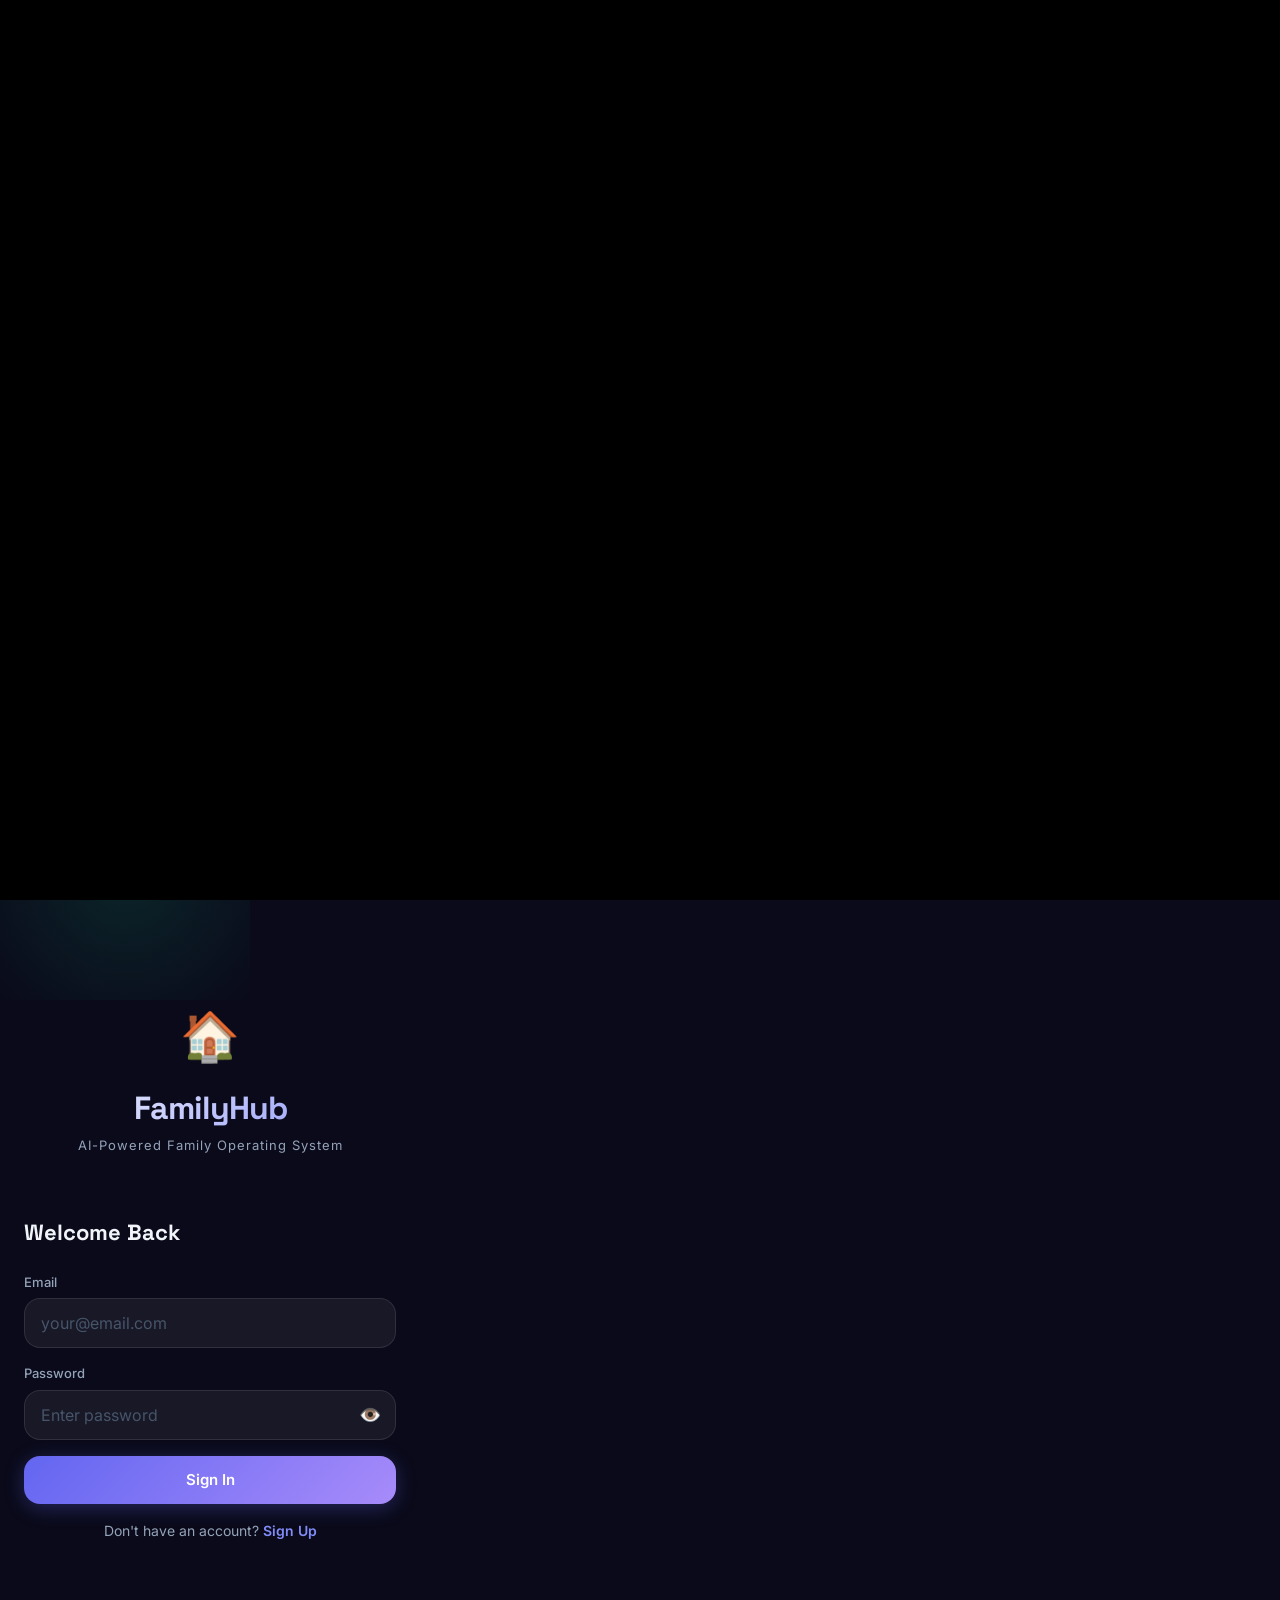
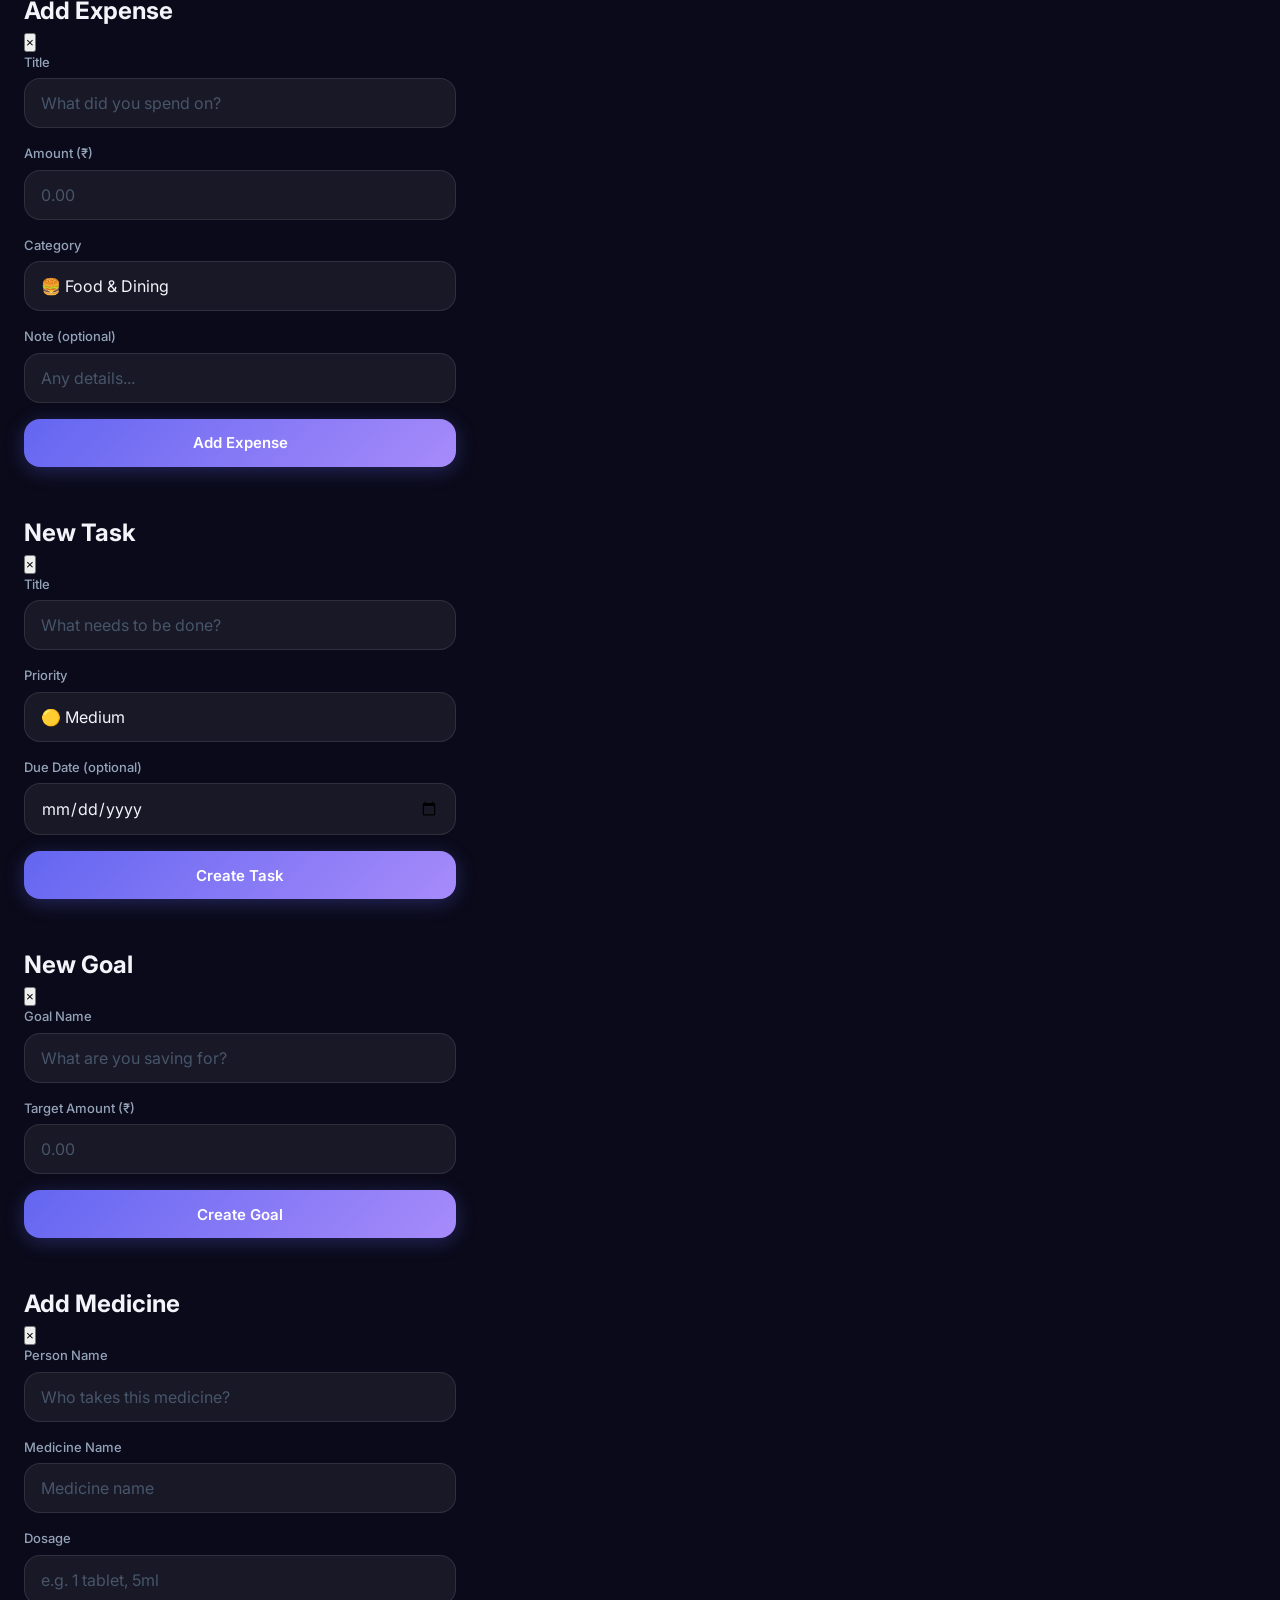
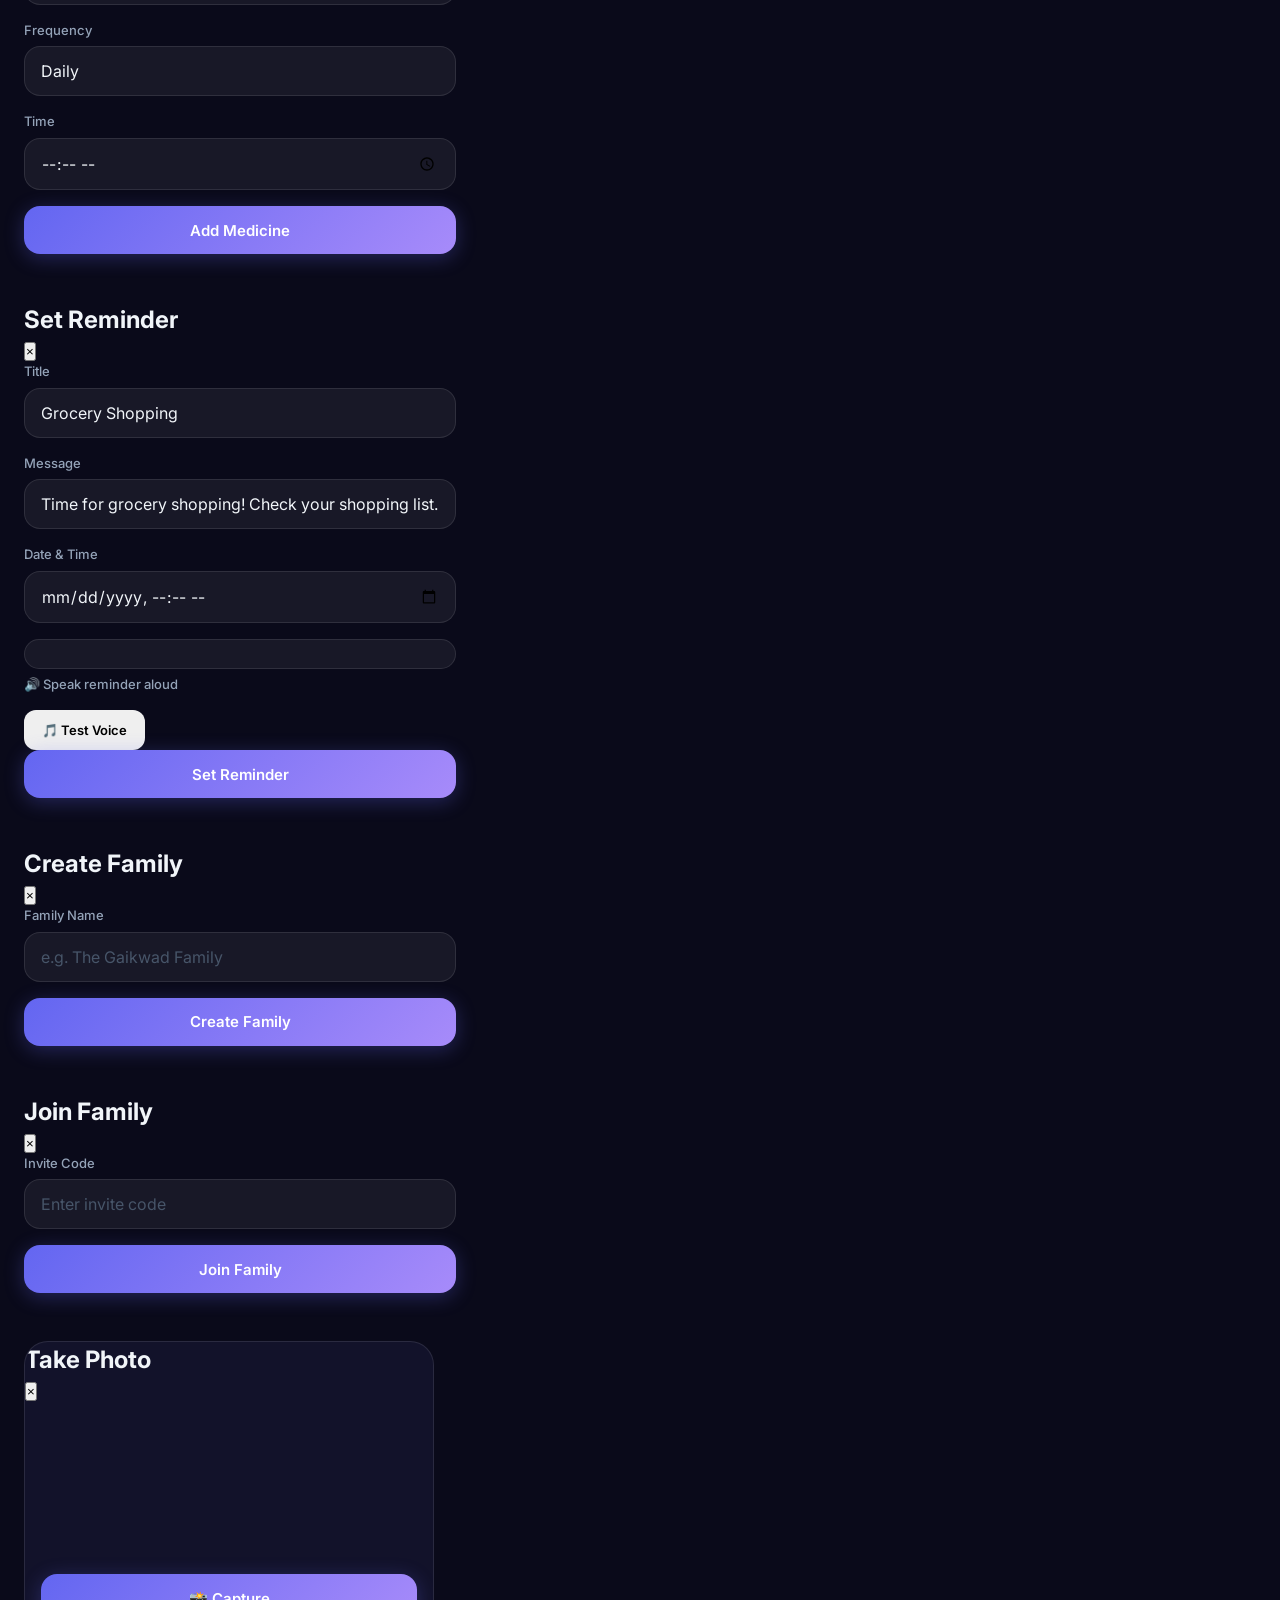
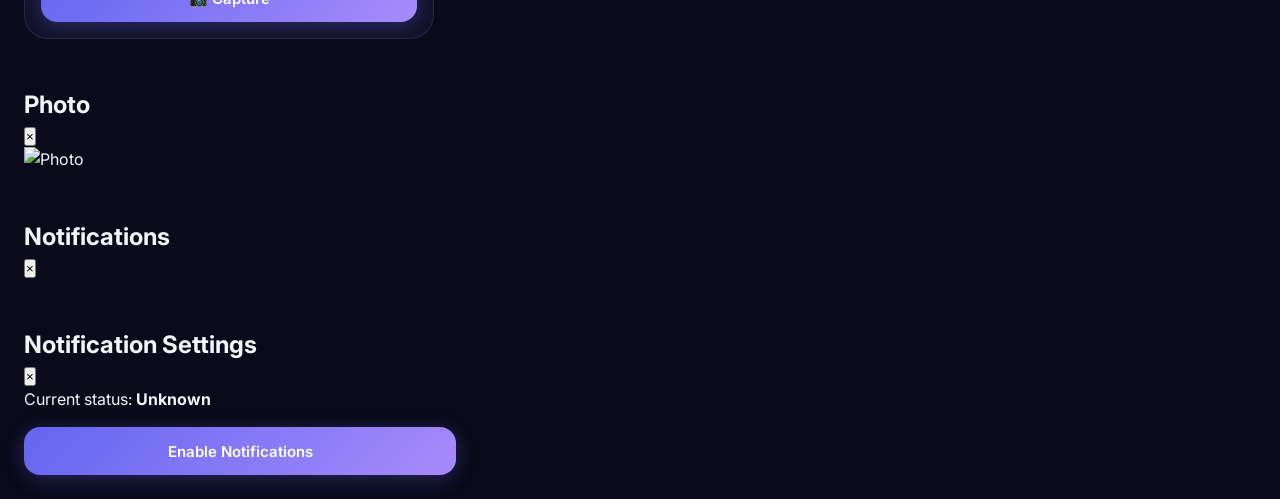
==== commit 9baf615c: "add password show hide toggle" ====
--- a/static/index.html
+++ b/static/index.html
@@ -43,7 +43,12 @@
                     </div>
                     <div class="form-group">
                         <label>Password</label>
-                        <input type="password" id="loginPassword" placeholder="Enter password">
+                        <div class="password-wrapper">
+                            <input type="password" id="loginPassword" placeholder="Enter password">
+                            <button type="button" class="eye-btn" onclick="togglePassword('loginPassword', this)">
+                                👁️
+                            </button>
+                        </div>
                     </div>
                     <button id="loginBtn" class="btn btn-primary btn-full" onclick="handleLogin()">
                         Sign In
@@ -67,7 +72,12 @@
                     </div>
                     <div class="form-group">
                         <label>Password</label>
-                        <input type="password" id="regPassword" placeholder="Create password">
+                        <div class="password-wrapper">
+                            <input type="password" id="regPassword" placeholder="Create password">
+                            <button type="button" class="eye-btn" onclick="togglePassword('regPassword', this)">
+                                👁️
+                            </button>
+                        </div>
                     </div>
                     <button id="registerBtn" class="btn btn-primary btn-full" onclick="handleRegister()">
                         Create Account
--- a/static/style.css
+++ b/static/style.css
@@ -1883,4 +1883,44 @@
     .reminder-card {
         padding: 10px;
     }
+}
+/* ==================== PASSWORD TOGGLE ==================== */
+
+.password-wrapper {
+    position: relative;
+    display: flex;
+    align-items: center;
+}
+
+.password-wrapper input {
+    padding-right: 50px;
+    width: 100%;
+}
+
+.eye-btn {
+    position: absolute;
+    right: 8px;
+    top: 50%;
+    transform: translateY(-50%);
+    background: none;
+    border: none;
+    cursor: pointer;
+    font-size: 18px;
+    padding: 6px;
+    border-radius: 8px;
+    transition: background 0.2s ease;
+    line-height: 1;
+    display: flex;
+    align-items: center;
+    justify-content: center;
+    width: 36px;
+    height: 36px;
+}
+
+.eye-btn:hover {
+    background: rgba(255, 255, 255, 0.1);
+}
+
+.eye-btn:active {
+    background: rgba(255, 255, 255, 0.2);
 }
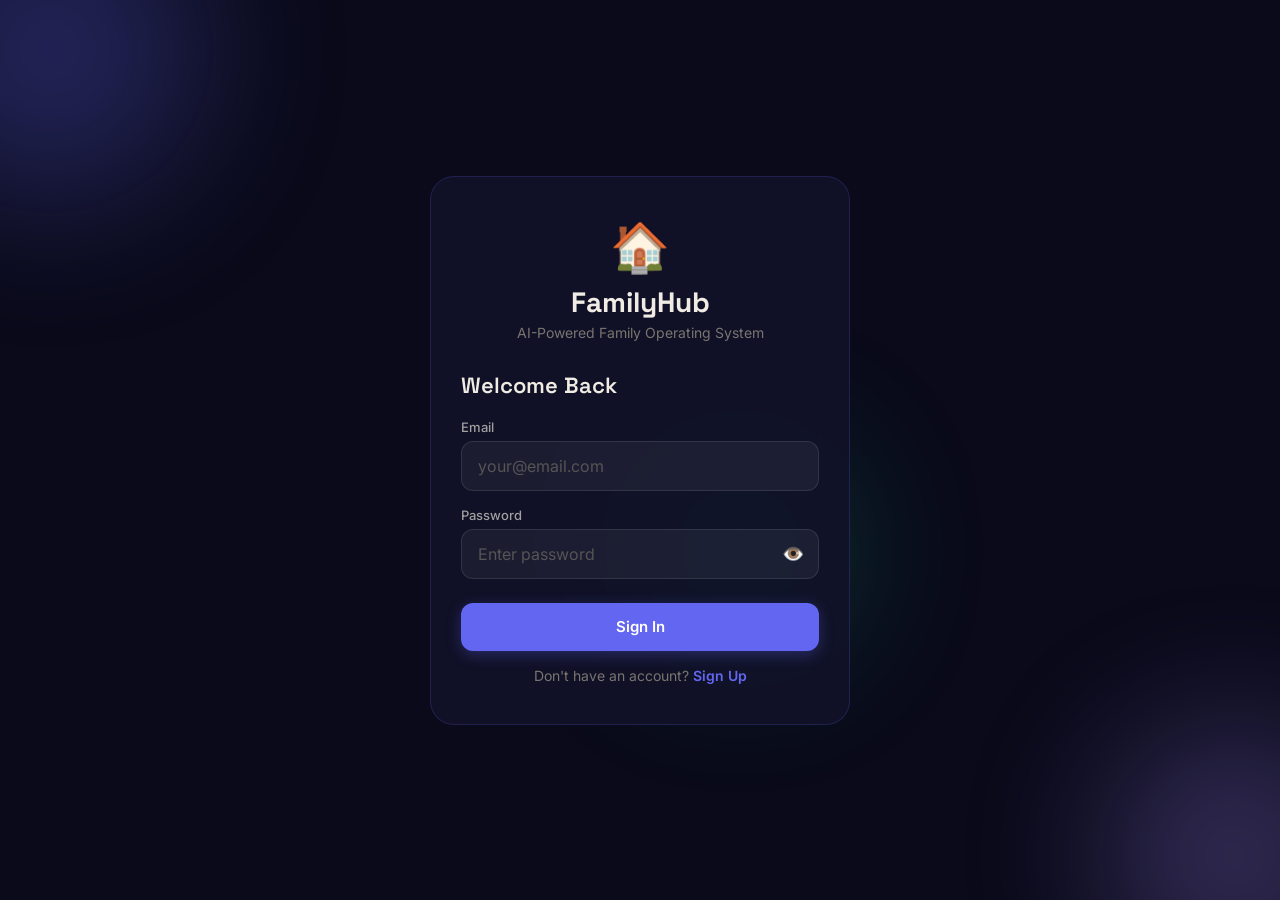
==== commit c8be02bd: "use absolute URLs for APK WebView" ====
--- a/static/index.html
+++ b/static/index.html
@@ -4,18 +4,1699 @@
     <meta charset="UTF-8">
     <meta name="viewport" content="width=device-width, initial-scale=1.0, maximum-scale=1.0, user-scalable=no">
     <meta name="theme-color" content="#0a0a1a">
-    <meta name="description" content="AI-Powered Family Operating System for managing expenses, shopping, tasks, medicines and savings goals">
+    <meta name="description" content="AI-Powered Family Operating System">
     <meta name="apple-mobile-web-app-capable" content="yes">
     <meta name="apple-mobile-web-app-status-bar-style" content="black-translucent">
     <meta name="apple-mobile-web-app-title" content="FamilyHub">
     <title>FamilyHub - Family Manager</title>
-    <link rel="manifest" href="/manifest.json">
-    <link rel="icon" type="image/png" sizes="192x192" href="/icon-192.png">
-    <link rel="apple-touch-icon" href="/icon-192.png">
+    <link rel="manifest" href="https://familyhub-1u10.onrender.com/manifest.json">
+    <link rel="icon" type="image/png" sizes="192x192" href="https://familyhub-1u10.onrender.com/icon-192.png">
+    <link rel="apple-touch-icon" href="https://familyhub-1u10.onrender.com/icon-192.png">
     <link rel="preconnect" href="https://fonts.googleapis.com">
     <link rel="preconnect" href="https://fonts.gstatic.com" crossorigin>
     <link href="https://fonts.googleapis.com/css2?family=Space+Grotesk:wght@400;500;600;700&family=Inter:wght@300;400;500;600&display=swap" rel="stylesheet">
-    <link rel="stylesheet" href="/static/style.css">
+    <link rel="stylesheet" href="https://familyhub-1u10.onrender.com/static/style.css">
+
+    <style>
+        /* ==================== INLINE FALLBACK CSS ==================== */
+        /* This ensures the app shows SOMETHING even if external CSS fails */
+
+        * {
+            margin: 0;
+            padding: 0;
+            box-sizing: border-box;
+        }
+
+        body {
+            font-family: 'Inter', 'Segoe UI', sans-serif;
+            background: #0a0a1a;
+            color: #f0ece4;
+            min-height: 100vh;
+            overflow-x: hidden;
+        }
+
+        .screen {
+            display: none;
+        }
+
+        .screen.active {
+            display: block;
+        }
+
+        /* Auth Screen */
+        .auth-container {
+            min-height: 100vh;
+            display: flex;
+            align-items: center;
+            justify-content: center;
+            padding: 20px;
+            position: relative;
+            overflow: hidden;
+        }
+
+        .auth-bg-orbs {
+            position: fixed;
+            inset: 0;
+            z-index: 0;
+            pointer-events: none;
+        }
+
+        .orb {
+            position: absolute;
+            border-radius: 50%;
+            filter: blur(80px);
+            opacity: 0.3;
+            animation: float 8s ease-in-out infinite;
+        }
+
+        .orb-1 {
+            width: 300px;
+            height: 300px;
+            background: #6366f1;
+            top: -100px;
+            left: -100px;
+        }
+
+        .orb-2 {
+            width: 250px;
+            height: 250px;
+            background: #a78bfa;
+            bottom: -80px;
+            right: -80px;
+            animation-delay: 3s;
+        }
+
+        .orb-3 {
+            width: 200px;
+            height: 200px;
+            background: #10b981;
+            top: 50%;
+            left: 50%;
+            animation-delay: 5s;
+        }
+
+        @keyframes float {
+            0%, 100% { transform: translate(0, 0) scale(1); }
+            33% { transform: translate(30px, -30px) scale(1.1); }
+            66% { transform: translate(-20px, 20px) scale(0.9); }
+        }
+
+        .auth-card {
+            position: relative;
+            z-index: 1;
+            background: rgba(18, 18, 42, 0.85);
+            backdrop-filter: blur(20px);
+            border: 1px solid rgba(99, 102, 241, 0.2);
+            border-radius: 24px;
+            padding: 40px 30px;
+            max-width: 420px;
+            width: 100%;
+        }
+
+        .auth-logo {
+            text-align: center;
+            margin-bottom: 30px;
+        }
+
+        .logo-icon {
+            font-size: 48px;
+            display: inline-block;
+            animation: bounceIn 0.6s ease;
+        }
+
+        @keyframes bounceIn {
+            0% { transform: scale(0); opacity: 0; }
+            50% { transform: scale(1.2); }
+            100% { transform: scale(1); opacity: 1; }
+        }
+
+        .auth-logo h1 {
+            font-family: 'Space Grotesk', sans-serif;
+            font-size: 28px;
+            font-weight: 700;
+            color: #f0ece4;
+            margin-top: 8px;
+        }
+
+        .auth-logo p {
+            color: #7a7570;
+            font-size: 14px;
+            margin-top: 4px;
+        }
+
+        .auth-form h2 {
+            font-family: 'Space Grotesk', sans-serif;
+            font-size: 22px;
+            font-weight: 600;
+            margin-bottom: 20px;
+            color: #f0ece4;
+        }
+
+        .form-group {
+            margin-bottom: 16px;
+        }
+
+        .form-group label {
+            display: block;
+            font-size: 13px;
+            font-weight: 500;
+            color: #a0a0a0;
+            margin-bottom: 6px;
+        }
+
+        .form-group input,
+        .form-group select {
+            width: 100%;
+            padding: 14px 16px;
+            background: rgba(255, 255, 255, 0.05);
+            border: 1px solid rgba(255, 255, 255, 0.1);
+            border-radius: 12px;
+            color: #f0ece4;
+            font-size: 16px;
+            font-family: 'Inter', sans-serif;
+            outline: none;
+            transition: border-color 0.2s ease, background 0.2s ease;
+        }
+
+        .form-group input:focus,
+        .form-group select:focus {
+            border-color: #6366f1;
+            background: rgba(99, 102, 241, 0.08);
+        }
+
+        .form-group input::placeholder {
+            color: #555;
+        }
+
+        .form-group select option {
+            background: #1a1a2e;
+            color: #f0ece4;
+        }
+
+        /* Password wrapper */
+        .password-wrapper {
+            position: relative;
+            display: flex;
+            align-items: center;
+        }
+
+        .password-wrapper input {
+            padding-right: 50px;
+            width: 100%;
+        }
+
+        .eye-btn {
+            position: absolute;
+            right: 8px;
+            top: 50%;
+            transform: translateY(-50%);
+            background: none;
+            border: none;
+            cursor: pointer;
+            font-size: 18px;
+            padding: 6px;
+            border-radius: 8px;
+            transition: background 0.2s ease;
+            line-height: 1;
+            display: flex;
+            align-items: center;
+            justify-content: center;
+            width: 36px;
+            height: 36px;
+        }
+
+        .eye-btn:hover {
+            background: rgba(255, 255, 255, 0.1);
+        }
+
+        .eye-btn:active {
+            background: rgba(255, 255, 255, 0.2);
+        }
+
+        /* Buttons */
+        .btn {
+            display: inline-flex;
+            align-items: center;
+            justify-content: center;
+            gap: 8px;
+            padding: 14px 24px;
+            border: none;
+            border-radius: 12px;
+            font-size: 15px;
+            font-weight: 600;
+            font-family: 'Inter', sans-serif;
+            cursor: pointer;
+            transition: all 0.2s ease;
+            text-decoration: none;
+            white-space: nowrap;
+            min-height: 48px;
+        }
+
+        .btn-primary {
+            background: #6366f1;
+            color: white;
+            box-shadow: 0 4px 15px rgba(99, 102, 241, 0.3);
+        }
+
+        .btn-primary:hover {
+            background: #5558e6;
+            transform: translateY(-1px);
+            box-shadow: 0 6px 20px rgba(99, 102, 241, 0.4);
+        }
+
+        .btn-primary:active {
+            transform: translateY(0);
+        }
+
+        .btn-primary:disabled {
+            opacity: 0.6;
+            cursor: not-allowed;
+            transform: none;
+        }
+
+        .btn-full {
+            width: 100%;
+            margin-top: 8px;
+        }
+
+        .btn-outline {
+            background: transparent;
+            border: 1px solid rgba(99, 102, 241, 0.4);
+            color: #a78bfa;
+        }
+
+        .btn-outline:hover {
+            background: rgba(99, 102, 241, 0.1);
+            border-color: #6366f1;
+        }
+
+        .btn-sm {
+            padding: 8px 16px;
+            font-size: 13px;
+            min-height: 36px;
+            border-radius: 10px;
+        }
+
+        .btn-accent {
+            background: #10b981;
+            color: white;
+        }
+
+        .btn-camera {
+            background: #0ea5e9;
+            color: white;
+            flex: 1;
+        }
+
+        .btn-gallery {
+            background: #a78bfa;
+            color: white;
+            flex: 1;
+        }
+
+        .auth-switch {
+            text-align: center;
+            margin-top: 16px;
+            font-size: 14px;
+            color: #7a7570;
+        }
+
+        .auth-switch a {
+            color: #6366f1;
+            text-decoration: none;
+            font-weight: 600;
+        }
+
+        .auth-switch a:hover {
+            text-decoration: underline;
+        }
+
+        /* ==================== APP SCREEN ==================== */
+
+        #appScreen {
+            display: none;
+            min-height: 100vh;
+            padding-bottom: 80px;
+        }
+
+        /* Mobile Top Bar */
+        .mobile-topbar {
+            display: flex;
+            align-items: center;
+            justify-content: space-between;
+            padding: 12px 20px;
+            background: rgba(10, 10, 26, 0.9);
+            backdrop-filter: blur(20px);
+            border-bottom: 1px solid rgba(255, 255, 255, 0.05);
+            position: sticky;
+            top: 0;
+            z-index: 100;
+        }
+
+        .topbar-left {
+            display: flex;
+            align-items: center;
+            gap: 10px;
+        }
+
+        .topbar-logo {
+            font-size: 24px;
+        }
+
+        .topbar-title {
+            font-family: 'Space Grotesk', sans-serif;
+            font-size: 18px;
+            font-weight: 700;
+            color: #f0ece4;
+        }
+
+        .topbar-right {
+            display: flex;
+            align-items: center;
+            gap: 12px;
+        }
+
+        .notification-bell {
+            position: relative;
+            font-size: 22px;
+            cursor: pointer;
+            padding: 4px;
+        }
+
+        .notif-badge {
+            position: absolute;
+            top: -2px;
+            right: -4px;
+            background: #f43f5e;
+            color: white;
+            font-size: 10px;
+            font-weight: 700;
+            min-width: 18px;
+            height: 18px;
+            border-radius: 9px;
+            display: flex;
+            align-items: center;
+            justify-content: center;
+            padding: 0 4px;
+        }
+
+        .user-avatar {
+            width: 36px;
+            height: 36px;
+            border-radius: 50%;
+            background: linear-gradient(135deg, #6366f1, #a78bfa);
+            display: flex;
+            align-items: center;
+            justify-content: center;
+            cursor: pointer;
+            font-weight: 700;
+            font-size: 14px;
+            color: white;
+        }
+
+        /* User Menu Drawer */
+        .user-menu-drawer {
+            display: none;
+            position: fixed;
+            inset: 0;
+            z-index: 200;
+        }
+
+        .user-menu-drawer.open {
+            display: block;
+        }
+
+        .menu-overlay {
+            position: absolute;
+            inset: 0;
+            background: rgba(0, 0, 0, 0.5);
+        }
+
+        .menu-content {
+            position: absolute;
+            right: 0;
+            top: 0;
+            bottom: 0;
+            width: 280px;
+            max-width: 85vw;
+            background: #12122a;
+            border-left: 1px solid rgba(99, 102, 241, 0.2);
+            padding: 0;
+            animation: slideInRight 0.3s ease;
+        }
+
+        @keyframes slideInRight {
+            from { transform: translateX(100%); }
+            to { transform: translateX(0); }
+        }
+
+        .menu-header {
+            padding: 30px 24px;
+            background: linear-gradient(135deg, rgba(99, 102, 241, 0.2), rgba(167, 139, 250, 0.1));
+            border-bottom: 1px solid rgba(255, 255, 255, 0.05);
+        }
+
+        .menu-avatar {
+            width: 56px;
+            height: 56px;
+            border-radius: 50%;
+            background: linear-gradient(135deg, #6366f1, #a78bfa);
+            display: flex;
+            align-items: center;
+            justify-content: center;
+            font-size: 24px;
+            font-weight: 700;
+            color: white;
+            margin-bottom: 12px;
+        }
+
+        .menu-header h3 {
+            font-family: 'Space Grotesk', sans-serif;
+            font-size: 18px;
+            font-weight: 600;
+            color: #f0ece4;
+        }
+
+        .menu-header p {
+            font-size: 13px;
+            color: #7a7570;
+            margin-top: 2px;
+        }
+
+        .menu-items {
+            padding: 12px 0;
+        }
+
+        .menu-item {
+            padding: 14px 24px;
+            font-size: 15px;
+            color: #d0d0d0;
+            cursor: pointer;
+            transition: background 0.2s ease;
+            display: flex;
+            align-items: center;
+            gap: 12px;
+        }
+
+        .menu-item:hover {
+            background: rgba(99, 102, 241, 0.1);
+        }
+
+        .menu-item-logout {
+            color: #f43f5e;
+            border-top: 1px solid rgba(255, 255, 255, 0.05);
+            margin-top: 8px;
+            padding-top: 16px;
+        }
+
+        /* ==================== PAGES ==================== */
+
+        .page-container {
+            padding: 20px 16px;
+            max-width: 800px;
+            margin: 0 auto;
+        }
+
+        .page {
+            display: none;
+        }
+
+        .page.active {
+            display: block;
+            animation: fadeIn 0.3s ease;
+        }
+
+        @keyframes fadeIn {
+            from { opacity: 0; transform: translateY(10px); }
+            to { opacity: 1; transform: translateY(0); }
+        }
+
+        .page-header {
+            display: flex;
+            align-items: center;
+            justify-content: space-between;
+            margin-bottom: 24px;
+            flex-wrap: wrap;
+            gap: 12px;
+        }
+
+        .page-header h1 {
+            font-family: 'Space Grotesk', sans-serif;
+            font-size: 24px;
+            font-weight: 700;
+            color: #f0ece4;
+        }
+
+        .page-header select {
+            padding: 8px 12px;
+            background: rgba(255, 255, 255, 0.05);
+            border: 1px solid rgba(255, 255, 255, 0.1);
+            border-radius: 10px;
+            color: #f0ece4;
+            font-size: 14px;
+            font-family: 'Inter', sans-serif;
+            outline: none;
+        }
+
+        .page-header select option {
+            background: #1a1a2e;
+            color: #f0ece4;
+        }
+
+        /* Stats Grid */
+        .stats-grid {
+            display: grid;
+            grid-template-columns: repeat(2, 1fr);
+            gap: 12px;
+            margin-bottom: 28px;
+        }
+
+        .stat-card {
+            background: rgba(18, 18, 42, 0.8);
+            border: 1px solid rgba(255, 255, 255, 0.06);
+            border-radius: 16px;
+            padding: 18px;
+            display: flex;
+            align-items: center;
+            gap: 14px;
+            backdrop-filter: blur(10px);
+        }
+
+        .stat-icon {
+            font-size: 28px;
+            width: 48px;
+            height: 48px;
+            display: flex;
+            align-items: center;
+            justify-content: center;
+            border-radius: 12px;
+            flex-shrink: 0;
+        }
+
+        .stat-expense .stat-icon { background: rgba(99, 102, 241, 0.15); }
+        .stat-shopping .stat-icon { background: rgba(16, 185, 129, 0.15); }
+        .stat-tasks .stat-icon { background: rgba(245, 158, 11, 0.15); }
+        .stat-meds .stat-icon { background: rgba(244, 63, 94, 0.15); }
+
+        .stat-info {
+            display: flex;
+            flex-direction: column;
+        }
+
+        .stat-value {
+            font-family: 'Space Grotesk', sans-serif;
+            font-size: 20px;
+            font-weight: 700;
+            color: #f0ece4;
+        }
+
+        .stat-label {
+            font-size: 12px;
+            color: #7a7570;
+            margin-top: 2px;
+        }
+
+        /* Dashboard Sections */
+        .dashboard-section {
+            margin-bottom: 28px;
+        }
+
+        .dashboard-section h2 {
+            font-family: 'Space Grotesk', sans-serif;
+            font-size: 18px;
+            font-weight: 600;
+            color: #f0ece4;
+            margin-bottom: 14px;
+        }
+
+        .chart-container {
+            background: rgba(18, 18, 42, 0.8);
+            border: 1px solid rgba(255, 255, 255, 0.06);
+            border-radius: 16px;
+            padding: 20px;
+            max-height: 300px;
+        }
+
+        /* Expense Summary */
+        .expense-summary-card {
+            background: linear-gradient(135deg, rgba(99, 102, 241, 0.2), rgba(167, 139, 250, 0.1));
+            border: 1px solid rgba(99, 102, 241, 0.2);
+            border-radius: 16px;
+            padding: 24px;
+            margin-bottom: 20px;
+        }
+
+        .summary-label {
+            font-size: 13px;
+            color: #a0a0a0;
+            display: block;
+            margin-bottom: 4px;
+        }
+
+        .summary-amount {
+            font-family: 'Space Grotesk', sans-serif;
+            font-size: 32px;
+            font-weight: 700;
+            color: #f0ece4;
+        }
+
+        /* Categories */
+        .top-categories {
+            display: grid;
+            grid-template-columns: repeat(auto-fill, minmax(140px, 1fr));
+            gap: 10px;
+            margin-bottom: 20px;
+        }
+
+        .cat-card {
+            background: rgba(18, 18, 42, 0.8);
+            border: 1px solid rgba(255, 255, 255, 0.06);
+            border-radius: 12px;
+            padding: 14px;
+            text-align: center;
+        }
+
+        .cat-card .cat-icon {
+            font-size: 24px;
+            margin-bottom: 4px;
+        }
+
+        .cat-card .cat-name {
+            font-size: 11px;
+            color: #a0a0a0;
+            margin-bottom: 2px;
+        }
+
+        .cat-card .cat-total {
+            font-family: 'Space Grotesk', sans-serif;
+            font-size: 16px;
+            font-weight: 600;
+            color: #f0ece4;
+        }
+
+        /* Expense List */
+        .expense-list,
+        .recent-list {
+            display: flex;
+            flex-direction: column;
+            gap: 8px;
+        }
+
+        .expense-item {
+            background: rgba(18, 18, 42, 0.8);
+            border: 1px solid rgba(255, 255, 255, 0.06);
+            border-radius: 12px;
+            padding: 14px 16px;
+            display: flex;
+            align-items: center;
+            justify-content: space-between;
+            gap: 12px;
+        }
+
+        .expense-item-left {
+            display: flex;
+            align-items: center;
+            gap: 12px;
+            flex: 1;
+            min-width: 0;
+        }
+
+        .expense-item-icon {
+            font-size: 24px;
+            width: 40px;
+            height: 40px;
+            display: flex;
+            align-items: center;
+            justify-content: center;
+            border-radius: 10px;
+            flex-shrink: 0;
+        }
+
+        .expense-item-info {
+            min-width: 0;
+        }
+
+        .expense-item-title {
+            font-size: 14px;
+            font-weight: 500;
+            color: #f0ece4;
+            white-space: nowrap;
+            overflow: hidden;
+            text-overflow: ellipsis;
+        }
+
+        .expense-item-meta {
+            font-size: 12px;
+            color: #7a7570;
+            margin-top: 2px;
+        }
+
+        .expense-item-amount {
+            font-family: 'Space Grotesk', sans-serif;
+            font-size: 16px;
+            font-weight: 600;
+            color: #f43f5e;
+            flex-shrink: 0;
+        }
+
+        .expense-item-delete {
+            background: none;
+            border: none;
+            color: #666;
+            cursor: pointer;
+            font-size: 18px;
+            padding: 4px;
+            flex-shrink: 0;
+        }
+
+        .expense-item-delete:hover {
+            color: #f43f5e;
+        }
+
+        /* ==================== SHOPPING LIST ==================== */
+
+        .notif-banner {
+            background: linear-gradient(135deg, rgba(245, 158, 11, 0.15), rgba(245, 158, 11, 0.05));
+            border: 1px solid rgba(245, 158, 11, 0.3);
+            border-radius: 12px;
+            padding: 14px 16px;
+            display: flex;
+            align-items: center;
+            justify-content: space-between;
+            gap: 12px;
+            margin-bottom: 16px;
+        }
+
+        .notif-banner.hidden {
+            display: none;
+        }
+
+        .notif-banner-text {
+            font-size: 13px;
+            color: #fbbf24;
+            flex: 1;
+        }
+
+        .photo-section {
+            display: flex;
+            gap: 10px;
+            margin-bottom: 16px;
+        }
+
+        .photo-grid {
+            display: grid;
+            grid-template-columns: repeat(auto-fill, minmax(100px, 1fr));
+            gap: 10px;
+            margin-bottom: 16px;
+        }
+
+        .photo-thumb {
+            aspect-ratio: 1;
+            border-radius: 12px;
+            overflow: hidden;
+            cursor: pointer;
+            border: 2px solid rgba(255, 255, 255, 0.1);
+            position: relative;
+        }
+
+        .photo-thumb img {
+            width: 100%;
+            height: 100%;
+            object-fit: cover;
+        }
+
+        .photo-thumb-delete {
+            position: absolute;
+            top: 4px;
+            right: 4px;
+            background: rgba(0, 0, 0, 0.7);
+            color: white;
+            border: none;
+            border-radius: 50%;
+            width: 24px;
+            height: 24px;
+            cursor: pointer;
+            font-size: 12px;
+            display: flex;
+            align-items: center;
+            justify-content: center;
+        }
+
+        .reminder-section {
+            margin-bottom: 16px;
+        }
+
+        .reminder-list {
+            margin-top: 10px;
+            display: flex;
+            flex-direction: column;
+            gap: 6px;
+        }
+
+        .reminder-item {
+            background: rgba(18, 18, 42, 0.8);
+            border: 1px solid rgba(255, 255, 255, 0.06);
+            border-radius: 10px;
+            padding: 10px 14px;
+            display: flex;
+            align-items: center;
+            justify-content: space-between;
+            font-size: 13px;
+            color: #d0d0d0;
+        }
+
+        .add-item-form {
+            display: flex;
+            gap: 8px;
+            margin-bottom: 20px;
+        }
+
+        .add-item-form input {
+            flex: 1;
+            padding: 12px 14px;
+            background: rgba(255, 255, 255, 0.05);
+            border: 1px solid rgba(255, 255, 255, 0.1);
+            border-radius: 12px;
+            color: #f0ece4;
+            font-size: 15px;
+            font-family: 'Inter', sans-serif;
+            outline: none;
+        }
+
+        .add-item-form input:focus {
+            border-color: #6366f1;
+        }
+
+        .add-item-form input::placeholder {
+            color: #555;
+        }
+
+        .shop-section {
+            margin-bottom: 20px;
+        }
+
+        .shop-section h3 {
+            font-family: 'Space Grotesk', sans-serif;
+            font-size: 16px;
+            font-weight: 600;
+            color: #f0ece4;
+            margin-bottom: 10px;
+        }
+
+        .shop-list {
+            display: flex;
+            flex-direction: column;
+            gap: 6px;
+        }
+
+        .shop-item {
+            background: rgba(18, 18, 42, 0.8);
+            border: 1px solid rgba(255, 255, 255, 0.06);
+            border-radius: 12px;
+            padding: 12px 14px;
+            display: flex;
+            align-items: center;
+            gap: 12px;
+        }
+
+        .shop-item.bought {
+            opacity: 0.5;
+        }
+
+        .shop-item.bought .shop-item-name {
+            text-decoration: line-through;
+            color: #7a7570;
+        }
+
+        .shop-item-check {
+            width: 28px;
+            height: 28px;
+            border-radius: 8px;
+            border: 2px solid rgba(99, 102, 241, 0.4);
+            background: transparent;
+            cursor: pointer;
+            display: flex;
+            align-items: center;
+            justify-content: center;
+            font-size: 16px;
+            flex-shrink: 0;
+            transition: all 0.2s ease;
+        }
+
+        .shop-item-check.checked {
+            background: #10b981;
+            border-color: #10b981;
+        }
+
+        .shop-item-info {
+            flex: 1;
+            min-width: 0;
+        }
+
+        .shop-item-name {
+            font-size: 14px;
+            font-weight: 500;
+            color: #f0ece4;
+        }
+
+        .shop-item-qty {
+            font-size: 12px;
+            color: #7a7570;
+        }
+
+        .shop-item-delete {
+            background: none;
+            border: none;
+            color: #555;
+            cursor: pointer;
+            font-size: 18px;
+            padding: 4px;
+            flex-shrink: 0;
+        }
+
+        .shop-item-delete:hover {
+            color: #f43f5e;
+        }
+
+        /* ==================== TASKS ==================== */
+
+        .task-list {
+            display: flex;
+            flex-direction: column;
+            gap: 8px;
+        }
+
+        .task-item {
+            background: rgba(18, 18, 42, 0.8);
+            border: 1px solid rgba(255, 255, 255, 0.06);
+            border-radius: 12px;
+            padding: 14px 16px;
+            display: flex;
+            align-items: center;
+            gap: 12px;
+        }
+
+        .task-item.done {
+            opacity: 0.5;
+        }
+
+        .task-item.done .task-item-title {
+            text-decoration: line-through;
+            color: #7a7570;
+        }
+
+        .task-priority {
+            width: 8px;
+            height: 36px;
+            border-radius: 4px;
+            flex-shrink: 0;
+        }
+
+        .task-priority.high { background: #f43f5e; }
+        .task-priority.medium { background: #f59e0b; }
+        .task-priority.low { background: #10b981; }
+
+        .task-item-info {
+            flex: 1;
+            min-width: 0;
+        }
+
+        .task-item-title {
+            font-size: 14px;
+            font-weight: 500;
+            color: #f0ece4;
+        }
+
+        .task-item-meta {
+            font-size: 12px;
+            color: #7a7570;
+            margin-top: 2px;
+        }
+
+        .task-item-actions {
+            display: flex;
+            gap: 6px;
+            flex-shrink: 0;
+        }
+
+        .task-btn {
+            background: none;
+            border: none;
+            cursor: pointer;
+            font-size: 18px;
+            padding: 6px;
+            border-radius: 8px;
+        }
+
+        .task-btn:hover {
+            background: rgba(255, 255, 255, 0.1);
+        }
+
+        /* ==================== GOALS ==================== */
+
+        .goals-list {
+            display: flex;
+            flex-direction: column;
+            gap: 12px;
+        }
+
+        .goals-mini-list {
+            display: flex;
+            flex-direction: column;
+            gap: 10px;
+        }
+
+        .goal-card {
+            background: rgba(18, 18, 42, 0.8);
+            border: 1px solid rgba(255, 255, 255, 0.06);
+            border-radius: 16px;
+            padding: 20px;
+        }
+
+        .goal-header {
+            display: flex;
+            align-items: center;
+            justify-content: space-between;
+            margin-bottom: 12px;
+        }
+
+        .goal-header h3 {
+            font-family: 'Space Grotesk', sans-serif;
+            font-size: 16px;
+            font-weight: 600;
+            color: #f0ece4;
+        }
+
+        .goal-delete-btn {
+            background: none;
+            border: none;
+            color: #555;
+            cursor: pointer;
+            font-size: 18px;
+            padding: 4px;
+        }
+
+        .goal-delete-btn:hover {
+            color: #f43f5e;
+        }
+
+        .goal-progress-bar {
+            width: 100%;
+            height: 10px;
+            background: rgba(255, 255, 255, 0.08);
+            border-radius: 5px;
+            overflow: hidden;
+            margin-bottom: 8px;
+        }
+
+        .goal-progress-fill {
+            height: 100%;
+            background: linear-gradient(90deg, #10b981, #34d399);
+            border-radius: 5px;
+            transition: width 0.5s ease;
+        }
+
+        .goal-stats {
+            display: flex;
+            justify-content: space-between;
+            font-size: 13px;
+            color: #7a7570;
+            margin-bottom: 12px;
+        }
+
+        .goal-stats strong {
+            color: #10b981;
+        }
+
+        .goal-contribute {
+            display: flex;
+            gap: 8px;
+        }
+
+        .goal-contribute input {
+            flex: 1;
+            padding: 10px 12px;
+            background: rgba(255, 255, 255, 0.05);
+            border: 1px solid rgba(255, 255, 255, 0.1);
+            border-radius: 10px;
+            color: #f0ece4;
+            font-size: 14px;
+            font-family: 'Inter', sans-serif;
+            outline: none;
+        }
+
+        .goal-contribute input:focus {
+            border-color: #10b981;
+        }
+
+        .goal-contribute input::placeholder {
+            color: #555;
+        }
+
+        /* ==================== MEDICINES ==================== */
+
+        .med-list {
+            display: flex;
+            flex-direction: column;
+            gap: 8px;
+        }
+
+        .med-item {
+            background: rgba(18, 18, 42, 0.8);
+            border: 1px solid rgba(255, 255, 255, 0.06);
+            border-radius: 12px;
+            padding: 16px;
+            display: flex;
+            align-items: center;
+            justify-content: space-between;
+            gap: 12px;
+        }
+
+        .med-item-info {
+            flex: 1;
+        }
+
+        .med-item-person {
+            font-size: 12px;
+            color: #a78bfa;
+            font-weight: 500;
+            margin-bottom: 2px;
+        }
+
+        .med-item-name {
+            font-size: 15px;
+            font-weight: 600;
+            color: #f0ece4;
+        }
+
+        .med-item-details {
+            font-size: 12px;
+            color: #7a7570;
+            margin-top: 4px;
+        }
+
+        .med-item-delete {
+            background: none;
+            border: none;
+            color: #555;
+            cursor: pointer;
+            font-size: 18px;
+            padding: 6px;
+        }
+
+        .med-item-delete:hover {
+            color: #f43f5e;
+        }
+
+        /* ==================== FAMILY ==================== */
+
+        .family-info-card {
+            background: linear-gradient(135deg, rgba(99, 102, 241, 0.2), rgba(167, 139, 250, 0.1));
+            border: 1px solid rgba(99, 102, 241, 0.2);
+            border-radius: 16px;
+            padding: 24px;
+            text-align: center;
+            margin-bottom: 20px;
+        }
+
+        .family-info-card h2 {
+            font-family: 'Space Grotesk', sans-serif;
+            font-size: 22px;
+            font-weight: 700;
+            color: #f0ece4;
+            margin-bottom: 8px;
+        }
+
+        .family-info-card .invite-code {
+            display: inline-block;
+            background: rgba(99, 102, 241, 0.2);
+            border: 1px dashed #6366f1;
+            border-radius: 10px;
+            padding: 10px 20px;
+            font-family: 'Space Grotesk', monospace;
+            font-size: 20px;
+            font-weight: 700;
+            color: #a78bfa;
+            letter-spacing: 3px;
+            margin: 8px 0;
+        }
+
+        .family-info-card .copy-btn {
+            display: inline-block;
+            margin-top: 8px;
+            padding: 8px 16px;
+            background: #6366f1;
+            color: white;
+            border: none;
+            border-radius: 8px;
+            cursor: pointer;
+            font-size: 13px;
+            font-weight: 500;
+        }
+
+        .members-list {
+            display: flex;
+            flex-direction: column;
+            gap: 8px;
+            margin-bottom: 20px;
+        }
+
+        .member-item {
+            background: rgba(18, 18, 42, 0.8);
+            border: 1px solid rgba(255, 255, 255, 0.06);
+            border-radius: 12px;
+            padding: 14px 16px;
+            display: flex;
+            align-items: center;
+            gap: 12px;
+        }
+
+        .member-avatar {
+            width: 40px;
+            height: 40px;
+            border-radius: 50%;
+            display: flex;
+            align-items: center;
+            justify-content: center;
+            font-weight: 700;
+            font-size: 16px;
+            color: white;
+            flex-shrink: 0;
+        }
+
+        .member-info {
+            flex: 1;
+        }
+
+        .member-name {
+            font-size: 14px;
+            font-weight: 500;
+            color: #f0ece4;
+        }
+
+        .member-role {
+            font-size: 12px;
+            color: #7a7570;
+        }
+
+        .family-actions {
+            display: flex;
+            flex-direction: column;
+            gap: 10px;
+        }
+
+        /* ==================== MODALS ==================== */
+
+        .modal {
+            display: none;
+            position: fixed;
+            inset: 0;
+            z-index: 300;
+            align-items: flex-end;
+            justify-content: center;
+        }
+
+        .modal.open {
+            display: flex;
+        }
+
+        .modal-overlay {
+            position: absolute;
+            inset: 0;
+            background: rgba(0, 0, 0, 0.6);
+        }
+
+        .modal-content {
+            position: relative;
+            z-index: 1;
+            background: #12122a;
+            border: 1px solid rgba(99, 102, 241, 0.2);
+            border-radius: 24px 24px 0 0;
+            padding: 24px;
+            width: 100%;
+            max-width: 500px;
+            max-height: 90vh;
+            overflow-y: auto;
+            animation: slideUp 0.3s ease;
+        }
+
+        @keyframes slideUp {
+            from { transform: translateY(100%); }
+            to { transform: translateY(0); }
+        }
+
+        .modal-header {
+            display: flex;
+            align-items: center;
+            justify-content: space-between;
+            margin-bottom: 20px;
+        }
+
+        .modal-header h2 {
+            font-family: 'Space Grotesk', sans-serif;
+            font-size: 20px;
+            font-weight: 600;
+            color: #f0ece4;
+        }
+
+        .modal-close {
+            background: none;
+            border: none;
+            color: #7a7570;
+            font-size: 28px;
+            cursor: pointer;
+            padding: 4px;
+            line-height: 1;
+        }
+
+        .modal-close:hover {
+            color: #f0ece4;
+        }
+
+        .form-checkbox {
+            display: flex;
+            align-items: center;
+            gap: 10px;
+        }
+
+        .form-checkbox input[type="checkbox"] {
+            width: 20px;
+            height: 20px;
+            accent-color: #6366f1;
+        }
+
+        .form-checkbox label {
+            margin-bottom: 0;
+        }
+
+        /* Camera Modal */
+        .camera-modal {
+            max-width: 100%;
+        }
+
+        .camera-preview {
+            width: 100%;
+            aspect-ratio: 4/3;
+            background: #000;
+            border-radius: 12px;
+            overflow: hidden;
+            margin-bottom: 16px;
+        }
+
+        .camera-preview video {
+            width: 100%;
+            height: 100%;
+            object-fit: cover;
+        }
+
+        .camera-controls {
+            display: flex;
+            gap: 10px;
+        }
+
+        /* Photo Viewer */
+        .photo-viewer-content {
+            max-width: 95vw;
+            max-height: 90vh;
+        }
+
+        .photo-viewer-body {
+            text-align: center;
+        }
+
+        .photo-viewer-body img {
+            max-width: 100%;
+            max-height: 70vh;
+            border-radius: 12px;
+        }
+
+        /* ==================== NOTIFICATIONS PANEL ==================== */
+
+        .notif-list-panel {
+            display: flex;
+            flex-direction: column;
+            gap: 8px;
+        }
+
+        .notif-item-panel {
+            background: rgba(255, 255, 255, 0.03);
+            border-radius: 10px;
+            padding: 12px 14px;
+            font-size: 14px;
+            color: #d0d0d0;
+        }
+
+        .notif-item-panel .notif-time {
+            font-size: 11px;
+            color: #7a7570;
+            margin-top: 4px;
+        }
+
+        /* ==================== ALERT OVERLAY ==================== */
+
+        .alert-overlay {
+            position: fixed;
+            inset: 0;
+            z-index: 400;
+            background: rgba(0, 0, 0, 0.85);
+            display: flex;
+            align-items: center;
+            justify-content: center;
+            padding: 20px;
+        }
+
+        .alert-card {
+            background: #12122a;
+            border: 2px solid #6366f1;
+            border-radius: 24px;
+            padding: 40px 30px;
+            text-align: center;
+            max-width: 400px;
+            width: 100%;
+            animation: bounceIn 0.5s ease;
+        }
+
+        .alert-icon {
+            font-size: 64px;
+            margin-bottom: 16px;
+        }
+
+        .alert-card h2 {
+            font-family: 'Space Grotesk', sans-serif;
+            font-size: 24px;
+            font-weight: 700;
+            color: #f0ece4;
+            margin-bottom: 8px;
+        }
+
+        .alert-card p {
+            font-size: 15px;
+            color: #d0d0d0;
+            margin-bottom: 8px;
+        }
+
+        .alert-item-count {
+            font-family: 'Space Grotesk', sans-serif;
+            font-size: 18px;
+            font-weight: 600;
+            color: #f59e0b;
+        }
+
+        .speaking-animation {
+            display: flex;
+            align-items: center;
+            justify-content: center;
+            gap: 4px;
+            margin: 16px 0;
+        }
+
+        .speaking-animation span {
+            font-size: 13px;
+            color: #10b981;
+            margin-left: 8px;
+        }
+
+        .wave-bar {
+            width: 4px;
+            height: 20px;
+            background: #10b981;
+            border-radius: 2px;
+            animation: wave 0.8s ease-in-out infinite;
+        }
+
+        .wave-bar:nth-child(2) { animation-delay: 0.1s; height: 30px; }
+        .wave-bar:nth-child(3) { animation-delay: 0.2s; height: 15px; }
+        .wave-bar:nth-child(4) { animation-delay: 0.3s; height: 25px; }
+        .wave-bar:nth-child(5) { animation-delay: 0.4s; height: 18px; }
+
+        @keyframes wave {
+            0%, 100% { transform: scaleY(1); }
+            50% { transform: scaleY(0.5); }
+        }
+
+        /* ==================== TOAST ==================== */
+
+        .toast-container {
+            position: fixed;
+            top: 70px;
+            left: 16px;
+            right: 16px;
+            z-index: 500;
+            display: flex;
+            flex-direction: column;
+            gap: 8px;
+            pointer-events: none;
+        }
+
+        .toast {
+            background: rgba(18, 18, 42, 0.95);
+            border: 1px solid rgba(255, 255, 255, 0.1);
+            border-radius: 12px;
+            padding: 14px 18px;
+            display: flex;
+            align-items: center;
+            gap: 10px;
+            animation: toastIn 0.3s ease;
+            backdrop-filter: blur(20px);
+            pointer-events: auto;
+        }
+
+        .toast.success { border-left: 4px solid #10b981; }
+        .toast.error { border-left: 4px solid #f43f5e; }
+        .toast.info { border-left: 4px solid #0ea5e9; }
+        .toast.warning { border-left: 4px solid #f59e0b; }
+
+        .toast-icon {
+            font-size: 20px;
+            flex-shrink: 0;
+        }
+
+        .toast-message {
+            font-size: 14px;
+            color: #f0ece4;
+            flex: 1;
+        }
+
+        @keyframes toastIn {
+            from { transform: translateY(-20px); opacity: 0; }
+            to { transform: translateY(0); opacity: 1; }
+        }
+
+        @keyframes toastOut {
+            from { transform: translateY(0); opacity: 1; }
+            to { transform: translateY(-20px); opacity: 0; }
+        }
+
+        /* ==================== BOTTOM NAVIGATION ==================== */
+
+        .bottom-nav {
+            position: fixed;
+            bottom: 0;
+            left: 0;
+            right: 0;
+            background: rgba(10, 10, 26, 0.95);
+            backdrop-filter: blur(20px);
+            border-top: 1px solid rgba(255, 255, 255, 0.06);
+            display: flex;
+            align-items: center;
+            justify-content: space-around;
+            padding: 8px 0;
+            padding-bottom: max(8px, env(safe-area-inset-bottom));
+            z-index: 100;
+        }
+
+        .nav-item {
+            display: flex;
+            flex-direction: column;
+            align-items: center;
+            gap: 2px;
+            cursor: pointer;
+            padding: 6px 12px;
+            border-radius: 12px;
+            transition: all 0.2s ease;
+            min-width: 56px;
+        }
+
+        .nav-item:active {
+            transform: scale(0.95);
+        }
+
+        .nav-icon {
+            font-size: 22px;
+            line-height: 1;
+        }
+
+        .nav-label {
+            font-size: 10px;
+            color: #7a7570;
+            font-weight: 500;
+        }
+
+        .nav-item.active .nav-label {
+            color: #6366f1;
+            font-weight: 600;
+        }
+
+        .nav-item.active {
+            background: rgba(99, 102, 241, 0.1);
+        }
+
+        /* ==================== EMPTY STATE ==================== */
+
+        .empty-state {
+            text-align: center;
+            padding: 40px 20px;
+            color: #7a7570;
+        }
+
+        .empty-state-icon {
+            font-size: 48px;
+            margin-bottom: 12px;
+        }
+
+        .empty-state h3 {
+            font-family: 'Space Grotesk', sans-serif;
+            font-size: 18px;
+            font-weight: 600;
+            color: #a0a0a0;
+            margin-bottom: 4px;
+        }
+
+        .empty-state p {
+            font-size: 14px;
+        }
+
+        /* ==================== RESPONSIVE ==================== */
+
+        @media (min-width: 600px) {
+            .stats-grid {
+                grid-template-columns: repeat(4, 1fr);
+            }
+
+            .modal-content {
+                border-radius: 24px;
+                margin-bottom: 40px;
+            }
+
+            .modal {
+                align-items: center;
+            }
+        }
+
+        @media (max-width: 400px) {
+            .page-header h1 {
+                font-size: 20px;
+            }
+
+            .stat-value {
+                font-size: 18px;
+            }
+
+            .summary-amount {
+                font-size: 26px;
+            }
+        }
+    </style>
 </head>
 <body>
 
@@ -45,18 +1726,11 @@
                         <label>Password</label>
                         <div class="password-wrapper">
                             <input type="password" id="loginPassword" placeholder="Enter password">
-                            <button type="button" class="eye-btn" onclick="togglePassword('loginPassword', this)">
-                                👁️
-                            </button>
+                            <button type="button" class="eye-btn" onclick="togglePassword('loginPassword', this)">👁️</button>
                         </div>
                     </div>
-                    <button id="loginBtn" class="btn btn-primary btn-full" onclick="handleLogin()">
-                        Sign In
-                    </button>
-                    <p class="auth-switch">
-                        Don't have an account?
-                        <a href="#" onclick="showRegister()">Sign Up</a>
-                    </p>
+                    <button id="loginBtn" class="btn btn-primary btn-full" onclick="handleLogin()">Sign In</button>
+                    <p class="auth-switch">Don't have an account? <a href="#" onclick="showRegister()">Sign Up</a></p>
                 </div>
 
                 <!-- Register Form -->
@@ -74,18 +1748,11 @@
                         <label>Password</label>
                         <div class="password-wrapper">
                             <input type="password" id="regPassword" placeholder="Create password">
-                            <button type="button" class="eye-btn" onclick="togglePassword('regPassword', this)">
-                                👁️
-                            </button>
+                            <button type="button" class="eye-btn" onclick="togglePassword('regPassword', this)">👁️</button>
                         </div>
                     </div>
-                    <button id="registerBtn" class="btn btn-primary btn-full" onclick="handleRegister()">
-                        Create Account
-                    </button>
-                    <p class="auth-switch">
-                        Already have an account?
-                        <a href="#" onclick="showLogin()">Sign In</a>
-                    </p>
+                    <button id="registerBtn" class="btn btn-primary btn-full" onclick="handleRegister()">Create Account</button>
+                    <p class="auth-switch">Already have an account? <a href="#" onclick="showLogin()">Sign In</a></p>
                 </div>
             </div>
         </div>
@@ -101,13 +1768,8 @@
                 <span class="topbar-title">FamilyHub</span>
             </div>
             <div class="topbar-right">
-                <div class="notification-bell" onclick="openNotifications()">
-                    🔔
-                    <span id="notifBadge" class="notif-badge" style="display:none;">0</span>
-                </div>
-                <div class="user-avatar" onclick="toggleUserMenu()">
-                    <span id="avatarLetter">A</span>
-                </div>
+                <div class="notification-bell" onclick="openNotifications()">🔔<span id="notifBadge" class="notif-badge" style="display:none;">0</span></div>
+                <div class="user-avatar" onclick="toggleUserMenu()"><span id="avatarLetter">A</span></div>
             </div>
         </div>
 
@@ -121,497 +1783,154 @@
                     <p id="menuUserEmail">user@email.com</p>
                 </div>
                 <div class="menu-items">
-                    <div class="menu-item" onclick="showPage('medicines'); toggleUserMenu();">
-                        💊 Medicines
-                    </div>
-                    <div class="menu-item" onclick="showPage('family'); toggleUserMenu();">
-                        👨‍👩‍👧‍👦 Family
-                    </div>
-                    <div class="menu-item" onclick="openNotifSettings(); toggleUserMenu();">
-                        🔔 Notifications
-                    </div>
-                    <div class="menu-item menu-item-logout" onclick="logout()">
-                        🚪 Sign Out
-                    </div>
+                    <div class="menu-item" onclick="showPage('medicines'); toggleUserMenu();">💊 Medicines</div>
+                    <div class="menu-item" onclick="showPage('family'); toggleUserMenu();">👨‍👩‍👧‍👦 Family</div>
+                    <div class="menu-item" onclick="openNotifSettings(); toggleUserMenu();">🔔 Notifications</div>
+                    <div class="menu-item menu-item-logout" onclick="logout()">🚪 Sign Out</div>
                 </div>
             </div>
         </div>
 
-        <!-- ==================== PAGES ==================== -->
+        <!-- PAGES -->
         <div class="page-container">
 
-            <!-- HOME / DASHBOARD PAGE -->
+            <!-- DASHBOARD -->
             <div id="page-dashboard" class="page active">
                 <div class="page-header">
                     <h1>Dashboard</h1>
                     <select id="familySelect" onchange="onFamilyChange()"></select>
                 </div>
                 <div class="stats-grid">
-                    <div class="stat-card stat-expense">
-                        <div class="stat-icon">💰</div>
-                        <div class="stat-info">
-                            <span id="statExpenses" class="stat-value">₹0</span>
-                            <span class="stat-label">This Month</span>
-                        </div>
-                    </div>
-                    <div class="stat-card stat-shopping">
-                        <div class="stat-icon">🛒</div>
-                        <div class="stat-info">
-                            <span id="statShopping" class="stat-value">0</span>
-                            <span class="stat-label">To Buy</span>
-                        </div>
-                    </div>
-                    <div class="stat-card stat-tasks">
-                        <div class="stat-icon">✅</div>
-                        <div class="stat-info">
-                            <span id="statTasks" class="stat-value">0</span>
-                            <span class="stat-label">Pending Tasks</span>
-                        </div>
-                    </div>
-                    <div class="stat-card stat-meds">
-                        <div class="stat-icon">💊</div>
-                        <div class="stat-info">
-                            <span id="statMeds" class="stat-value">0</span>
-                            <span class="stat-label">Active Medicines</span>
-                        </div>
-                    </div>
+                    <div class="stat-card stat-expense"><div class="stat-icon">💰</div><div class="stat-info"><span id="statExpenses" class="stat-value">₹0</span><span class="stat-label">This Month</span></div></div>
+                    <div class="stat-card stat-shopping"><div class="stat-icon">🛒</div><div class="stat-info"><span id="statShopping" class="stat-value">0</span><span class="stat-label">To Buy</span></div></div>
+                    <div class="stat-card stat-tasks"><div class="stat-icon">✅</div><div class="stat-info"><span id="statTasks" class="stat-value">0</span><span class="stat-label">Pending Tasks</span></div></div>
+                    <div class="stat-card stat-meds"><div class="stat-icon">💊</div><div class="stat-info"><span id="statMeds" class="stat-value">0</span><span class="stat-label">Active Medicines</span></div></div>
                 </div>
-                <div class="dashboard-section">
-                    <h2>Spending by Category</h2>
-                    <div class="chart-container">
-                        <canvas id="categoryChart"></canvas>
-                    </div>
-                </div>
-                <div class="dashboard-section">
-                    <h2>Recent Expenses</h2>
-                    <div id="recentExpenses" class="recent-list"></div>
-                </div>
-                <div class="dashboard-section">
-                    <h2>Family Goals</h2>
-                    <div id="dashboardGoals" class="goals-mini-list"></div>
-                </div>
+                <div class="dashboard-section"><h2>Spending by Category</h2><div class="chart-container"><canvas id="categoryChart"></canvas></div></div>
+                <div class="dashboard-section"><h2>Recent Expenses</h2><div id="recentExpenses" class="recent-list"></div></div>
+                <div class="dashboard-section"><h2>Family Goals</h2><div id="dashboardGoals" class="goals-mini-list"></div></div>
             </div>
 
-            <!-- EXPENSES PAGE -->
+            <!-- EXPENSES -->
             <div id="page-expenses" class="page">
-                <div class="page-header">
-                    <h1>Expenses</h1>
-                    <button class="btn btn-primary" onclick="openAddExpense()">+ Add Expense</button>
-                </div>
-                <div id="expenseSummary" class="expense-summary-card">
-                    <div class="summary-total">
-                        <span class="summary-label">Total This Month</span>
-                        <span id="totalExpenses" class="summary-amount">₹0</span>
-                    </div>
-                </div>
+                <div class="page-header"><h1>Expenses</h1><button class="btn btn-primary" onclick="openAddExpense()">+ Add Expense</button></div>
+                <div id="expenseSummary" class="expense-summary-card"><div class="summary-total"><span class="summary-label">Total This Month</span><span id="totalExpenses" class="summary-amount">₹0</span></div></div>
                 <div id="topCategories" class="top-categories"></div>
                 <div id="expenseList" class="expense-list"></div>
             </div>
 
-            <!-- SHOPPING PAGE -->
+            <!-- SHOPPING -->
             <div id="page-shopping" class="page">
-                <div class="page-header">
-                    <h1>Shopping List</h1>
-                </div>
-
-                <!-- Notification Banner -->
-                <div id="notifBanner" class="notif-banner">
-                    <div class="notif-banner-text">
-                        🔔 Enable notifications to get alerts when items are added
-                    </div>
-                    <button class="btn btn-sm btn-accent" onclick="requestNotifPermission()">Enable</button>
-                </div>
-
-                <!-- Camera/Photo Section -->
-                <div class="photo-section">
-                    <button class="btn btn-camera" onclick="openCamera()">📷 Take Photo</button>
-                    <button class="btn btn-gallery" onclick="openGallery()">🖼️ Upload Photo</button>
-                </div>
+                <div class="page-header"><h1>Shopping List</h1></div>
+                <div id="notifBanner" class="notif-banner"><div class="notif-banner-text">🔔 Enable notifications to get alerts when items are added</div><button class="btn btn-sm btn-accent" onclick="requestNotifPermission()">Enable</button></div>
+                <div class="photo-section"><button class="btn btn-camera" onclick="openCamera()">📷 Take Photo</button><button class="btn btn-gallery" onclick="openGallery()">🖼️ Upload Photo</button></div>
                 <div id="photoGrid" class="photo-grid"></div>
-
-                <!-- Reminder Section -->
-                <div class="reminder-section">
-                    <button class="btn btn-outline btn-sm" onclick="openAddReminder()">⏰ Set Reminder</button>
-                    <div id="reminderList" class="reminder-list"></div>
-                </div>
-
-                <!-- Add Item Form -->
-                <div class="add-item-form">
-                    <input type="text" id="shopItemName" placeholder="Item name..." onkeypress="if(event.key==='Enter') addShopItem()">
-                    <input type="text" id="shopItemQty" placeholder="Qty" value="1" style="width:60px;">
-                    <button class="btn btn-primary" onclick="addShopItem()">Add</button>
-                </div>
-
-                <!-- Shopping Items -->
-                <div id="shopToBuy" class="shop-section">
-                    <h3>🛒 To Buy</h3>
-                    <div id="shopToBuyList" class="shop-list"></div>
-                </div>
-                <div id="shopBought" class="shop-section">
-                    <h3>✅ Bought</h3>
-                    <div id="shopBoughtList" class="shop-list"></div>
-                </div>
+                <div class="reminder-section"><button class="btn btn-outline btn-sm" onclick="openAddReminder()">⏰ Set Reminder</button><div id="reminderList" class="reminder-list"></div></div>
+                <div class="add-item-form"><input type="text" id="shopItemName" placeholder="Item name..." onkeypress="if(event.key==='Enter') addShopItem()"><input type="text" id="shopItemQty" placeholder="Qty" value="1" style="width:60px;"><button class="btn btn-primary" onclick="addShopItem()">Add</button></div>
+                <div id="shopToBuy" class="shop-section"><h3>🛒 To Buy</h3><div id="shopToBuyList" class="shop-list"></div></div>
+                <div id="shopBought" class="shop-section"><h3>✅ Bought</h3><div id="shopBoughtList" class="shop-list"></div></div>
             </div>
 
-            <!-- TASKS PAGE -->
+            <!-- TASKS -->
             <div id="page-tasks" class="page">
-                <div class="page-header">
-                    <h1>Tasks</h1>
-                    <button class="btn btn-primary" onclick="openAddTask()">+ New Task</button>
-                </div>
+                <div class="page-header"><h1>Tasks</h1><button class="btn btn-primary" onclick="openAddTask()">+ New Task</button></div>
                 <div id="taskList" class="task-list"></div>
             </div>
 
-            <!-- GOALS PAGE -->
+            <!-- GOALS -->
             <div id="page-goals" class="page">
-                <div class="page-header">
-                    <h1>Savings Goals</h1>
-                    <button class="btn btn-primary" onclick="openAddGoal()">+ New Goal</button>
-                </div>
+                <div class="page-header"><h1>Savings Goals</h1><button class="btn btn-primary" onclick="openAddGoal()">+ New Goal</button></div>
                 <div id="goalsList" class="goals-list"></div>
             </div>
 
-            <!-- MEDICINES PAGE -->
+            <!-- MEDICINES -->
             <div id="page-medicines" class="page">
-                <div class="page-header">
-                    <h1>Medicines</h1>
-                    <button class="btn btn-primary" onclick="openAddMed()">+ Add Medicine</button>
-                </div>
+                <div class="page-header"><h1>Medicines</h1><button class="btn btn-primary" onclick="openAddMed()">+ Add Medicine</button></div>
                 <div id="medList" class="med-list"></div>
             </div>
 
-            <!-- FAMILY PAGE -->
+            <!-- FAMILY -->
             <div id="page-family" class="page">
-                <div class="page-header">
-                    <h1>Family</h1>
-                </div>
+                <div class="page-header"><h1>Family</h1></div>
                 <div id="familyInfo" class="family-info-card"></div>
                 <div id="membersList" class="members-list"></div>
-                <div class="family-actions">
-                    <button class="btn btn-primary btn-full" onclick="openJoinFamily()">Join with Code</button>
-                    <button class="btn btn-outline btn-full" onclick="openCreateFamily()">Create New Family</button>
-                </div>
+                <div class="family-actions"><button class="btn btn-primary btn-full" onclick="openJoinFamily()">Join with Code</button><button class="btn btn-outline btn-full" onclick="openCreateFamily()">Create New Family</button></div>
             </div>
 
         </div>
 
-        <!-- ==================== BOTTOM NAVIGATION ==================== -->
+        <!-- BOTTOM NAV -->
         <div class="bottom-nav">
-            <div class="nav-item active" onclick="showPage('dashboard')">
-                <span class="nav-icon">📊</span>
-                <span class="nav-label">Home</span>
-            </div>
-            <div class="nav-item" onclick="showPage('expenses')">
-                <span class="nav-icon">💰</span>
-                <span class="nav-label">Money</span>
-            </div>
-            <div class="nav-item" onclick="showPage('shopping')">
-                <span class="nav-icon">🛒</span>
-                <span class="nav-label">Shop</span>
-            </div>
-            <div class="nav-item" onclick="showPage('tasks')">
-                <span class="nav-icon">✅</span>
-                <span class="nav-label">Tasks</span>
-            </div>
-            <div class="nav-item" onclick="showPage('goals')">
-                <span class="nav-icon">🎯</span>
-                <span class="nav-label">Goals</span>
-            </div>
+            <div class="nav-item active" onclick="showPage('dashboard')"><span class="nav-icon">📊</span><span class="nav-label">Home</span></div>
+            <div class="nav-item" onclick="showPage('expenses')"><span class="nav-icon">💰</span><span class="nav-label">Money</span></div>
+            <div class="nav-item" onclick="showPage('shopping')"><span class="nav-icon">🛒</span><span class="nav-label">Shop</span></div>
+            <div class="nav-item" onclick="showPage('tasks')"><span class="nav-icon">✅</span><span class="nav-label">Tasks</span></div>
+            <div class="nav-item" onclick="showPage('goals')"><span class="nav-icon">🎯</span><span class="nav-label">Goals</span></div>
         </div>
     </div>
 
-    <!-- ==================== MODALS ==================== -->
-
-    <!-- Add Expense Modal -->
-    <div id="addExpenseModal" class="modal">
-        <div class="modal-overlay" onclick="closeModal('addExpenseModal')"></div>
-        <div class="modal-content">
-            <div class="modal-header">
-                <h2>Add Expense</h2>
-                <button class="modal-close" onclick="closeModal('addExpenseModal')">&times;</button>
-            </div>
-            <div class="form-group">
-                <label>Title</label>
-                <input type="text" id="expTitle" placeholder="What did you spend on?">
-            </div>
-            <div class="form-group">
-                <label>Amount (₹)</label>
-                <input type="number" id="expAmount" placeholder="0.00" inputmode="decimal">
-            </div>
-            <div class="form-group">
-                <label>Category</label>
-                <select id="expCategory">
-                    <option value="Food & Dining">🍔 Food & Dining</option>
-                    <option value="Groceries">🛒 Groceries</option>
-                    <option value="Transport">🚗 Transport</option>
-                    <option value="Utilities">⚡ Utilities</option>
-                    <option value="Healthcare">🏥 Healthcare</option>
-                    <option value="Education">📚 Education</option>
-                    <option value="Shopping">🛍️ Shopping</option>
-                    <option value="Entertainment">🎬 Entertainment</option>
-                    <option value="Rent">🏠 Rent</option>
-                    <option value="Other">📦 Other</option>
-                </select>
-            </div>
-            <div class="form-group">
-                <label>Note (optional)</label>
-                <input type="text" id="expNote" placeholder="Any details...">
-            </div>
-            <button class="btn btn-primary btn-full" onclick="saveExpense()">Add Expense</button>
-        </div>
-    </div>
-
-    <!-- Add Task Modal -->
-    <div id="addTaskModal" class="modal">
-        <div class="modal-overlay" onclick="closeModal('addTaskModal')"></div>
-        <div class="modal-content">
-            <div class="modal-header">
-                <h2>New Task</h2>
-                <button class="modal-close" onclick="closeModal('addTaskModal')">&times;</button>
-            </div>
-            <div class="form-group">
-                <label>Title</label>
-                <input type="text" id="taskTitle" placeholder="What needs to be done?">
-            </div>
-            <div class="form-group">
-                <label>Priority</label>
-                <select id="taskPriority">
-                    <option value="low">🟢 Low</option>
-                    <option value="medium" selected>🟡 Medium</option>
-                    <option value="high">🔴 High</option>
-                </select>
-            </div>
-            <div class="form-group">
-                <label>Due Date (optional)</label>
-                <input type="date" id="taskDue">
-            </div>
-            <button class="btn btn-primary btn-full" onclick="saveTask()">Create Task</button>
-        </div>
-    </div>
-
-    <!-- Add Goal Modal -->
-    <div id="addGoalModal" class="modal">
-        <div class="modal-overlay" onclick="closeModal('addGoalModal')"></div>
-        <div class="modal-content">
-            <div class="modal-header">
-                <h2>New Goal</h2>
-                <button class="modal-close" onclick="closeModal('addGoalModal')">&times;</button>
-            </div>
-            <div class="form-group">
-                <label>Goal Name</label>
-                <input type="text" id="goalTitle" placeholder="What are you saving for?">
-            </div>
-            <div class="form-group">
-                <label>Target Amount (₹)</label>
-                <input type="number" id="goalAmount" placeholder="0.00" inputmode="decimal">
-            </div>
-            <button class="btn btn-primary btn-full" onclick="saveGoal()">Create Goal</button>
-        </div>
-    </div>
-
-    <!-- Add Medicine Modal -->
-    <div id="addMedModal" class="modal">
-        <div class="modal-overlay" onclick="closeModal('addMedModal')"></div>
-        <div class="modal-content">
-            <div class="modal-header">
-                <h2>Add Medicine</h2>
-                <button class="modal-close" onclick="closeModal('addMedModal')">&times;</button>
-            </div>
-            <div class="form-group">
-                <label>Person Name</label>
-                <input type="text" id="medPerson" placeholder="Who takes this medicine?">
-            </div>
-            <div class="form-group">
-                <label>Medicine Name</label>
-                <input type="text" id="medName" placeholder="Medicine name">
-            </div>
-            <div class="form-group">
-                <label>Dosage</label>
-                <input type="text" id="medDosage" placeholder="e.g. 1 tablet, 5ml">
-            </div>
-            <div class="form-group">
-                <label>Frequency</label>
-                <select id="medFreq">
-                    <option value="daily">Daily</option>
-                    <option value="twice daily">Twice Daily</option>
-                    <option value="thrice daily">Thrice Daily</option>
-                    <option value="weekly">Weekly</option>
-                </select>
-            </div>
-            <div class="form-group">
-                <label>Time</label>
-                <input type="time" id="medTime">
-            </div>
-            <button class="btn btn-primary btn-full" onclick="saveMed()">Add Medicine</button>
-        </div>
-    </div>
-
-    <!-- Add Reminder Modal -->
-    <div id="addReminderModal" class="modal">
-        <div class="modal-overlay" onclick="closeModal('addReminderModal')"></div>
-        <div class="modal-content">
-            <div class="modal-header">
-                <h2>Set Reminder</h2>
-                <button class="modal-close" onclick="closeModal('addReminderModal')">&times;</button>
-            </div>
-            <div class="form-group">
-                <label>Title</label>
-                <input type="text" id="remTitle" placeholder="Reminder title" value="Grocery Shopping">
-            </div>
-            <div class="form-group">
-                <label>Message</label>
-                <input type="text" id="remMessage" placeholder="Reminder message" value="Time for grocery shopping! Check your shopping list.">
-            </div>
-            <div class="form-group">
-                <label>Date & Time</label>
-                <input type="datetime-local" id="remTime">
-            </div>
-            <div class="form-group form-checkbox">
-                <input type="checkbox" id="remSpeak" checked>
-                <label for="remSpeak">🔊 Speak reminder aloud</label>
-            </div>
-            <button class="btn btn-sm btn-outline" onclick="testVoice()">🎵 Test Voice</button>
-            <button class="btn btn-primary btn-full" onclick="saveReminder()">Set Reminder</button>
-        </div>
-    </div>
-
-    <!-- Create Family Modal -->
-    <div id="createFamilyModal" class="modal">
-        <div class="modal-overlay" onclick="closeModal('createFamilyModal')"></div>
-        <div class="modal-content">
-            <div class="modal-header">
-                <h2>Create Family</h2>
-                <button class="modal-close" onclick="closeModal('createFamilyModal')">&times;</button>
-            </div>
-            <div class="form-group">
-                <label>Family Name</label>
-                <input type="text" id="familyName" placeholder="e.g. The Gaikwad Family">
-            </div>
-            <button class="btn btn-primary btn-full" onclick="createFamily()">Create Family</button>
-        </div>
-    </div>
-
-    <!-- Join Family Modal -->
-    <div id="joinFamilyModal" class="modal">
-        <div class="modal-overlay" onclick="closeModal('joinFamilyModal')"></div>
-        <div class="modal-content">
-            <div class="modal-header">
-                <h2>Join Family</h2>
-                <button class="modal-close" onclick="closeModal('joinFamilyModal')">&times;</button>
-            </div>
-            <div class="form-group">
-                <label>Invite Code</label>
-                <input type="text" id="joinCode" placeholder="Enter invite code">
-            </div>
-            <button class="btn btn-primary btn-full" onclick="joinFamily()">Join Family</button>
-        </div>
-    </div>
-
-    <!-- Camera Modal -->
-    <div id="cameraModal" class="modal">
-        <div class="modal-overlay" onclick="closeCamera()"></div>
-        <div class="modal-content camera-modal">
-            <div class="modal-header">
-                <h2>Take Photo</h2>
-                <button class="modal-close" onclick="closeCamera()">&times;</button>
-            </div>
-            <div class="camera-preview">
-                <video id="cameraVideo" autoplay playsinline></video>
-                <canvas id="cameraCanvas" style="display:none;"></canvas>
-            </div>
-            <div class="camera-controls">
-                <button class="btn btn-primary btn-full" onclick="capturePhoto()">📸 Capture</button>
-            </div>
-        </div>
-    </div>
-
-    <!-- Photo Viewer Modal -->
-    <div id="photoViewer" class="modal">
-        <div class="modal-overlay" onclick="closeModal('photoViewer')"></div>
-        <div class="modal-content photo-viewer-content">
-            <div class="modal-header">
-                <h2 id="photoViewerTitle">Photo</h2>
-                <button class="modal-close" onclick="closeModal('photoViewer')">&times;</button>
-            </div>
-            <div class="photo-viewer-body">
-                <img id="photoViewerImg" src="" alt="Photo">
-            </div>
-        </div>
-    </div>
-
-    <!-- Notifications Panel -->
-    <div id="notifPanel" class="modal">
-        <div class="modal-overlay" onclick="closeModal('notifPanel')"></div>
-        <div class="modal-content">
-            <div class="modal-header">
-                <h2>Notifications</h2>
-                <button class="modal-close" onclick="closeModal('notifPanel')">&times;</button>
-            </div>
-            <div id="notifList" class="notif-list-panel"></div>
-        </div>
-    </div>
-
-    <!-- Notification Settings Modal -->
-    <div id="notifSettingsModal" class="modal">
-        <div class="modal-overlay" onclick="closeModal('notifSettingsModal')"></div>
-        <div class="modal-content">
-            <div class="modal-header">
-                <h2>Notification Settings</h2>
-                <button class="modal-close" onclick="closeModal('notifSettingsModal')">&times;</button>
-            </div>
-            <div class="form-group">
-                <p>Current status: <strong id="notifPermStatus">Unknown</strong></p>
-            </div>
-            <button class="btn btn-primary btn-full" onclick="requestNotifPermission()">Enable Notifications</button>
-        </div>
-    </div>
-
-    <!-- Alert Overlay for Reminders -->
+    <!-- MODALS -->
+    <div id="addExpenseModal" class="modal"><div class="modal-overlay" onclick="closeModal('addExpenseModal')"></div><div class="modal-content"><div class="modal-header"><h2>Add Expense</h2><button class="modal-close" onclick="closeModal('addExpenseModal')">&times;</button></div><div class="form-group"><label>Title</label><input type="text" id="expTitle" placeholder="What did you spend on?"></div><div class="form-group"><label>Amount (₹)</label><input type="number" id="expAmount" placeholder="0.00" inputmode="decimal"></div><div class="form-group"><label>Category</label><select id="expCategory"><option value="Food & Dining">🍔 Food & Dining</option><option value="Groceries">🛒 Groceries</option><option value="Transport">🚗 Transport</option><option value="Utilities">⚡ Utilities</option><option value="Healthcare">🏥 Healthcare</option><option value="Education">📚 Education</option><option value="Shopping">🛍️ Shopping</option><option value="Entertainment">🎬 Entertainment</option><option value="Rent">🏠 Rent</option><option value="Other">📦 Other</option></select></div><div class="form-group"><label>Note (optional)</label><input type="text" id="expNote" placeholder="Any details..."></div><button class="btn btn-primary btn-full" onclick="saveExpense()">Add Expense</button></div></div>
+
+    <div id="addTaskModal" class="modal"><div class="modal-overlay" onclick="closeModal('addTaskModal')"></div><div class="modal-content"><div class="modal-header"><h2>New Task</h2><button class="modal-close" onclick="closeModal('addTaskModal')">&times;</button></div><div class="form-group"><label>Title</label><input type="text" id="taskTitle" placeholder="What needs to be done?"></div><div class="form-group"><label>Priority</label><select id="taskPriority"><option value="low">🟢 Low</option><option value="medium" selected>🟡 Medium</option><option value="high">🔴 High</option></select></div><div class="form-group"><label>Due Date (optional)</label><input type="date" id="taskDue"></div><button class="btn btn-primary btn-full" onclick="saveTask()">Create Task</button></div></div>
+
+    <div id="addGoalModal" class="modal"><div class="modal-overlay" onclick="closeModal('addGoalModal')"></div><div class="modal-content"><div class="modal-header"><h2>New Goal</h2><button class="modal-close" onclick="closeModal('addGoalModal')">&times;</button></div><div class="form-group"><label>Goal Name</label><input type="text" id="goalTitle" placeholder="What are you saving for?"></div><div class="form-group"><label>Target Amount (₹)</label><input type="number" id="goalAmount" placeholder="0.00" inputmode="decimal"></div><button class="btn btn-primary btn-full" onclick="saveGoal()">Create Goal</button></div></div>
+
+    <div id="addMedModal" class="modal"><div class="modal-overlay" onclick="closeModal('addMedModal')"></div><div class="modal-content"><div class="modal-header"><h2>Add Medicine</h2><button class="modal-close" onclick="closeModal('addMedModal')">&times;</button></div><div class="form-group"><label>Person Name</label><input type="text" id="medPerson" placeholder="Who takes this medicine?"></div><div class="form-group"><label>Medicine Name</label><input type="text" id="medName" placeholder="Medicine name"></div><div class="form-group"><label>Dosage</label><input type="text" id="medDosage" placeholder="e.g. 1 tablet, 5ml"></div><div class="form-group"><label>Frequency</label><select id="medFreq"><option value="daily">Daily</option><option value="twice daily">Twice Daily</option><option value="thrice daily">Thrice Daily</option><option value="weekly">Weekly</option></select></div><div class="form-group"><label>Time</label><input type="time" id="medTime"></div><button class="btn btn-primary btn-full" onclick="saveMed()">Add Medicine</button></div></div>
+
+    <div id="addReminderModal" class="modal"><div class="modal-overlay" onclick="closeModal('addReminderModal')"></div><div class="modal-content"><div class="modal-header"><h2>Set Reminder</h2><button class="modal-close" onclick="closeModal('addReminderModal')">&times;</button></div><div class="form-group"><label>Title</label><input type="text" id="remTitle" placeholder="Reminder title" value="Grocery Shopping"></div><div class="form-group"><label>Message</label><input type="text" id="remMessage" placeholder="Reminder message" value="Time for grocery shopping! Check your shopping list."></div><div class="form-group"><label>Date & Time</label><input type="datetime-local" id="remTime"></div><div class="form-group form-checkbox"><input type="checkbox" id="remSpeak" checked><label for="remSpeak">🔊 Speak reminder aloud</label></div><button class="btn btn-sm btn-outline" onclick="testVoice()">🎵 Test Voice</button><button class="btn btn-primary btn-full" onclick="saveReminder()">Set Reminder</button></div></div>
+
+    <div id="createFamilyModal" class="modal"><div class="modal-overlay" onclick="closeModal('createFamilyModal')"></div><div class="modal-content"><div class="modal-header"><h2>Create Family</h2><button class="modal-close" onclick="closeModal('createFamilyModal')">&times;</button></div><div class="form-group"><label>Family Name</label><input type="text" id="familyName" placeholder="e.g. The Gaikwad Family"></div><button class="btn btn-primary btn-full" onclick="createFamily()">Create Family</button></div></div>
+
+    <div id="joinFamilyModal" class="modal"><div class="modal-overlay" onclick="closeModal('joinFamilyModal')"></div><div class="modal-content"><div class="modal-header"><h2>Join Family</h2><button class="modal-close" onclick="closeModal('joinFamilyModal')">&times;</button></div><div class="form-group"><label>Invite Code</label><input type="text" id="joinCode" placeholder="Enter invite code"></div><button class="btn btn-primary btn-full" onclick="joinFamily()">Join Family</button></div></div>
+
+    <div id="cameraModal" class="modal"><div class="modal-overlay" onclick="closeCamera()"></div><div class="modal-content camera-modal"><div class="modal-header"><h2>Take Photo</h2><button class="modal-close" onclick="closeCamera()">&times;</button></div><div class="camera-preview"><video id="cameraVideo" autoplay playsinline></video><canvas id="cameraCanvas" style="display:none;"></canvas></div><div class="camera-controls"><button class="btn btn-primary btn-full" onclick="capturePhoto()">📸 Capture</button></div></div></div>
+
+    <div id="photoViewer" class="modal"><div class="modal-overlay" onclick="closeModal('photoViewer')"></div><div class="modal-content photo-viewer-content"><div class="modal-header"><h2 id="photoViewerTitle">Photo</h2><button class="modal-close" onclick="closeModal('photoViewer')">&times;</button></div><div class="photo-viewer-body"><img id="photoViewerImg" src="" alt="Photo"></div></div></div>
+
+    <div id="notifPanel" class="modal"><div class="modal-overlay" onclick="closeModal('notifPanel')"></div><div class="modal-content"><div class="modal-header"><h2>Notifications</h2><button class="modal-close" onclick="closeModal('notifPanel')">&times;</button></div><div id="notifList" class="notif-list-panel"></div></div></div>
+
+    <div id="notifSettingsModal" class="modal"><div class="modal-overlay" onclick="closeModal('notifSettingsModal')"></div><div class="modal-content"><div class="modal-header"><h2>Notification Settings</h2><button class="modal-close" onclick="closeModal('notifSettingsModal')">&times;</button></div><div class="form-group"><p>Current status: <strong id="notifPermStatus">Unknown</strong></p></div><button class="btn btn-primary btn-full" onclick="requestNotifPermission()">Enable Notifications</button></div></div>
+
+    <!-- Alert Overlay -->
     <div id="alertOverlay" class="alert-overlay" style="display:none;">
         <div class="alert-card">
             <div class="alert-icon">🔔</div>
             <h2 id="alertTitle">Reminder!</h2>
             <p id="alertMessage">Time for grocery shopping!</p>
             <p id="alertItemCount" class="alert-item-count"></p>
-            <div id="alertSpeaking" class="speaking-animation" style="display:none;">
-                <div class="wave-bar"></div>
-                <div class="wave-bar"></div>
-                <div class="wave-bar"></div>
-                <div class="wave-bar"></div>
-                <div class="wave-bar"></div>
-                <span>Speaking...</span>
-            </div>
+            <div id="alertSpeaking" class="speaking-animation" style="display:none;"><div class="wave-bar"></div><div class="wave-bar"></div><div class="wave-bar"></div><div class="wave-bar"></div><div class="wave-bar"></div><span>Speaking...</span></div>
             <button class="btn btn-primary btn-full" onclick="dismissAlert()">Dismiss</button>
         </div>
     </div>
 
-    <!-- Toast Container -->
+    <!-- Toast -->
     <div id="toastContainer" class="toast-container"></div>
 
-    <!-- Hidden file input for gallery -->
+    <!-- Hidden file input -->
     <input type="file" id="galleryInput" accept="image/*" style="display:none;" onchange="handleGallerySelect(event)">
 
-    <!-- Scripts -->
-    <script src="/static/api.js"></script>
-    <script src="/static/login.js"></script>
-    <script src="/static/dashboard.js"></script>
-    <script src="/static/expenses.js"></script>
-    <script src="/static/shopping.js"></script>
-    <script src="/static/tasks.js"></script>
-    <script src="/static/medicines.js"></script>
-    <script src="/static/goals.js"></script>
-    <script src="/static/family.js"></script>
-    <script src="/static/notifications.js"></script>
-    <script src="/static/app.js"></script>
-
-    <!-- Service Worker Registration -->
+    <!-- Scripts with ABSOLUTE URLs for APK WebView -->
+    <script src="https://familyhub-1u10.onrender.com/static/api.js"></script>
+    <script src="https://familyhub-1u10.onrender.com/static/login.js"></script>
+    <script src="https://familyhub-1u10.onrender.com/static/dashboard.js"></script>
+    <script src="https://familyhub-1u10.onrender.com/static/expenses.js"></script>
+    <script src="https://familyhub-1u10.onrender.com/static/shopping.js"></script>
+    <script src="https://familyhub-1u10.onrender.com/static/tasks.js"></script>
+    <script src="https://familyhub-1u10.onrender.com/static/medicines.js"></script>
+    <script src="https://familyhub-1u10.onrender.com/static/goals.js"></script>
+    <script src="https://familyhub-1u10.onrender.com/static/family.js"></script>
+    <script src="https://familyhub-1u10.onrender.com/static/notifications.js"></script>
+    <script src="https://familyhub-1u10.onrender.com/static/app.js"></script>
+
+    <!-- Service Worker -->
     <script>
         if ('serviceWorker' in navigator) {
             window.addEventListener('load', function() {
-                navigator.serviceWorker.register('/sw.js').then(function(reg) {
-                    console.log('ServiceWorker registered:', reg.scope);
+                navigator.serviceWorker.register('https://familyhub-1u10.onrender.com/sw.js').then(function(reg) {
+                    console.log('SW registered:', reg.scope);
                 }).catch(function(err) {
-                    console.log('ServiceWorker registration failed:', err);
+                    console.log('SW failed:', err);
                 });
             });
         }
